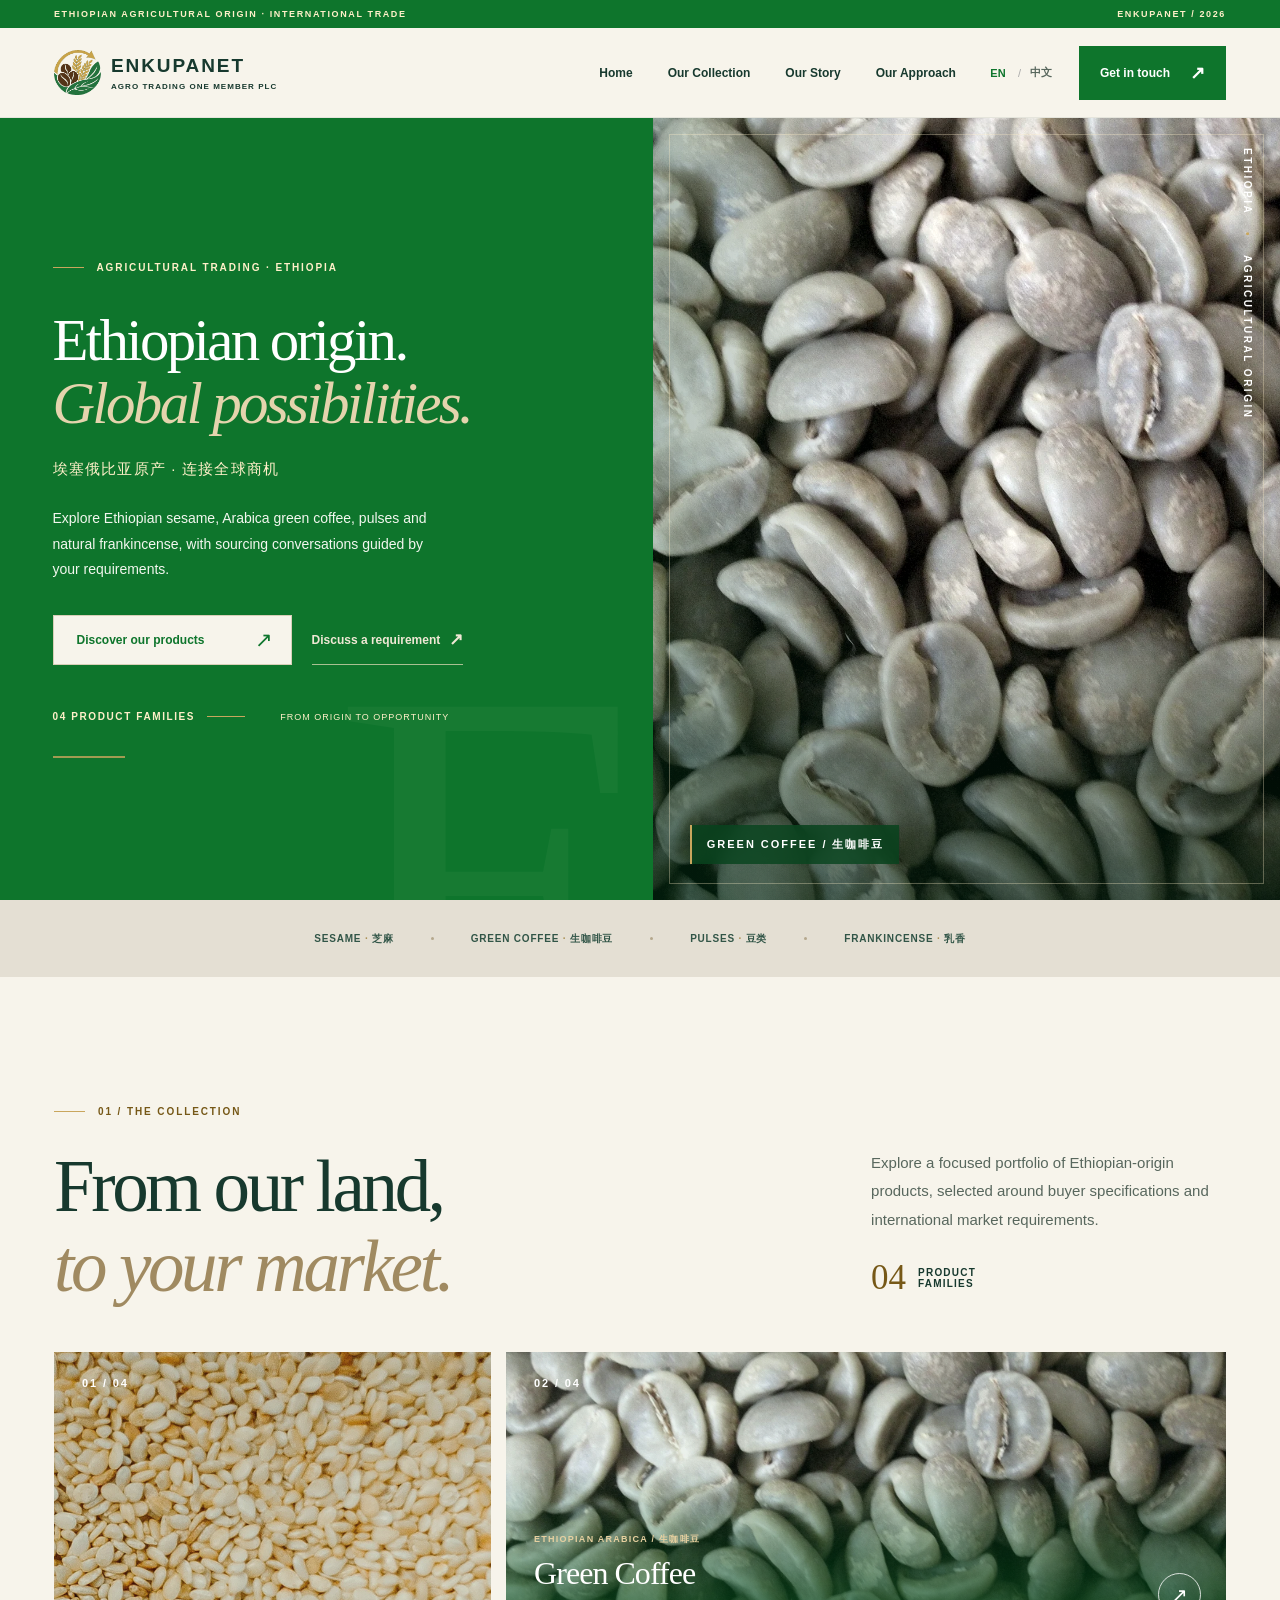
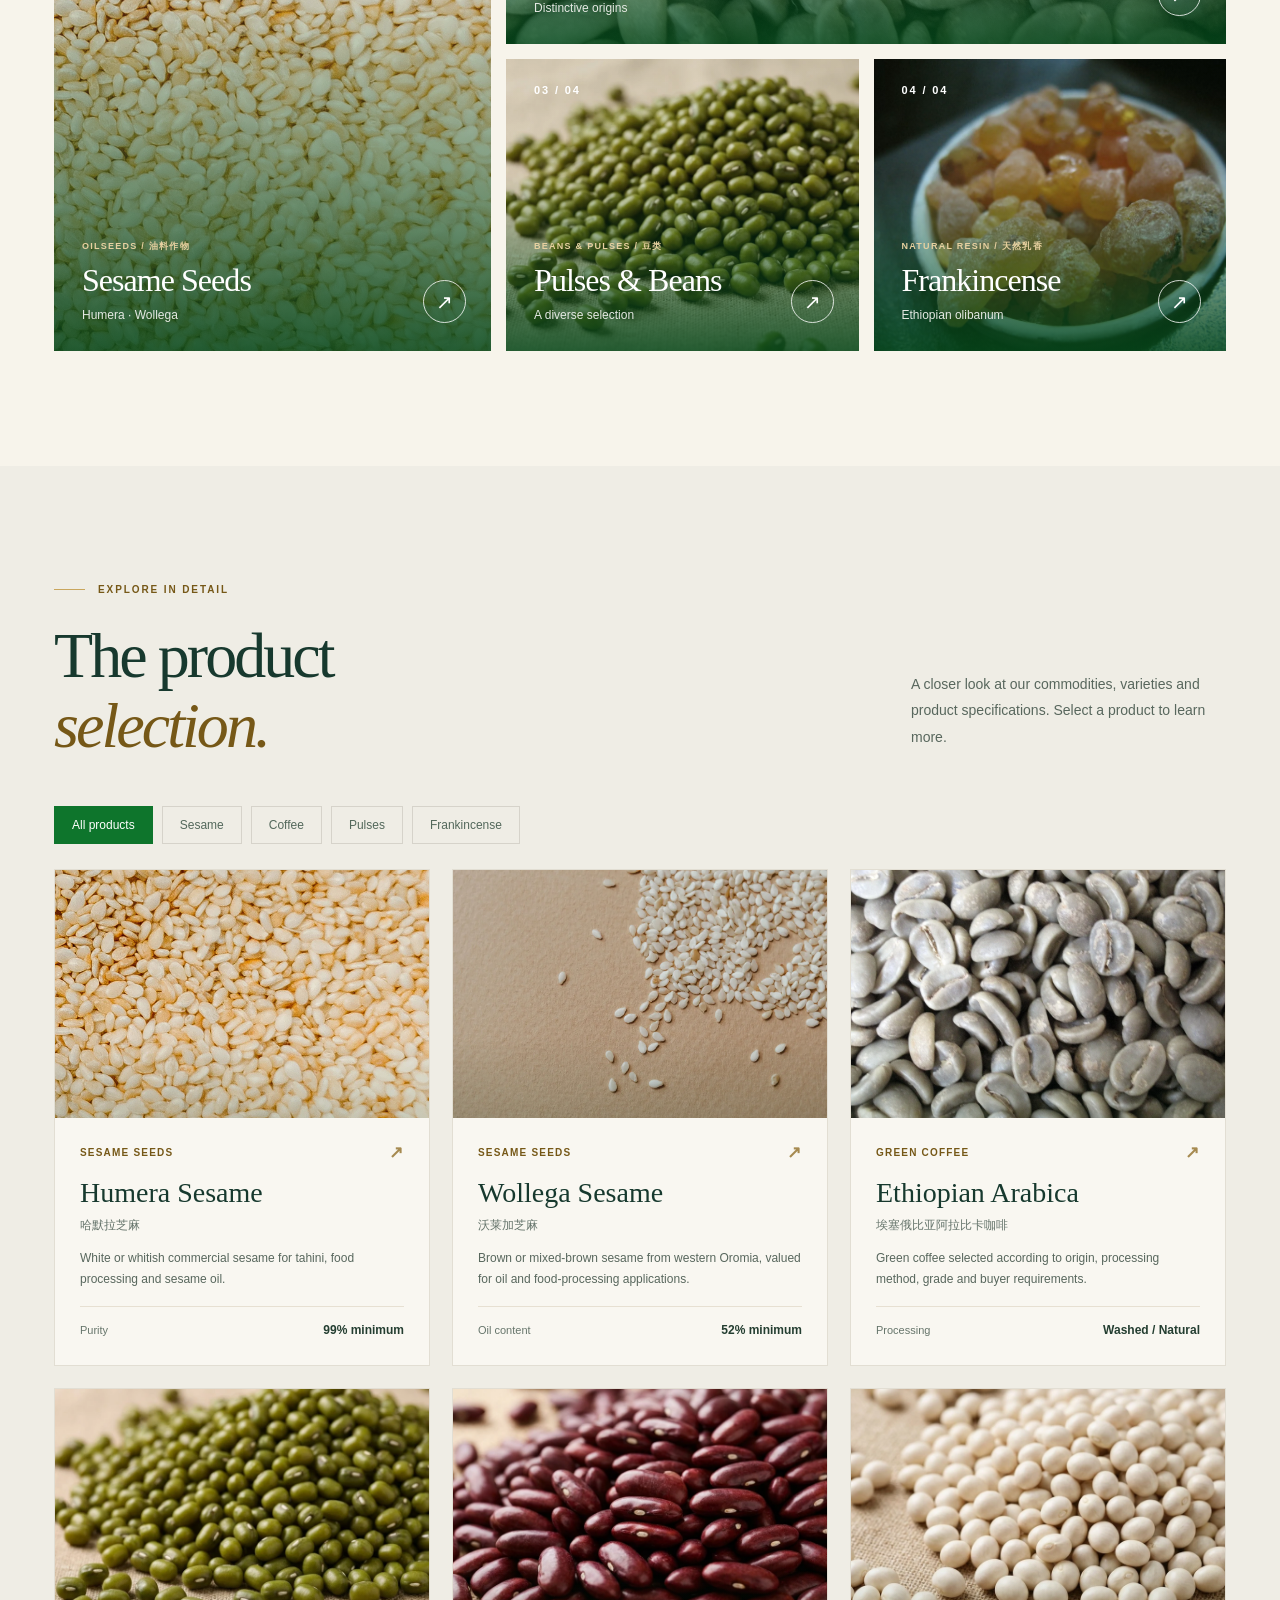
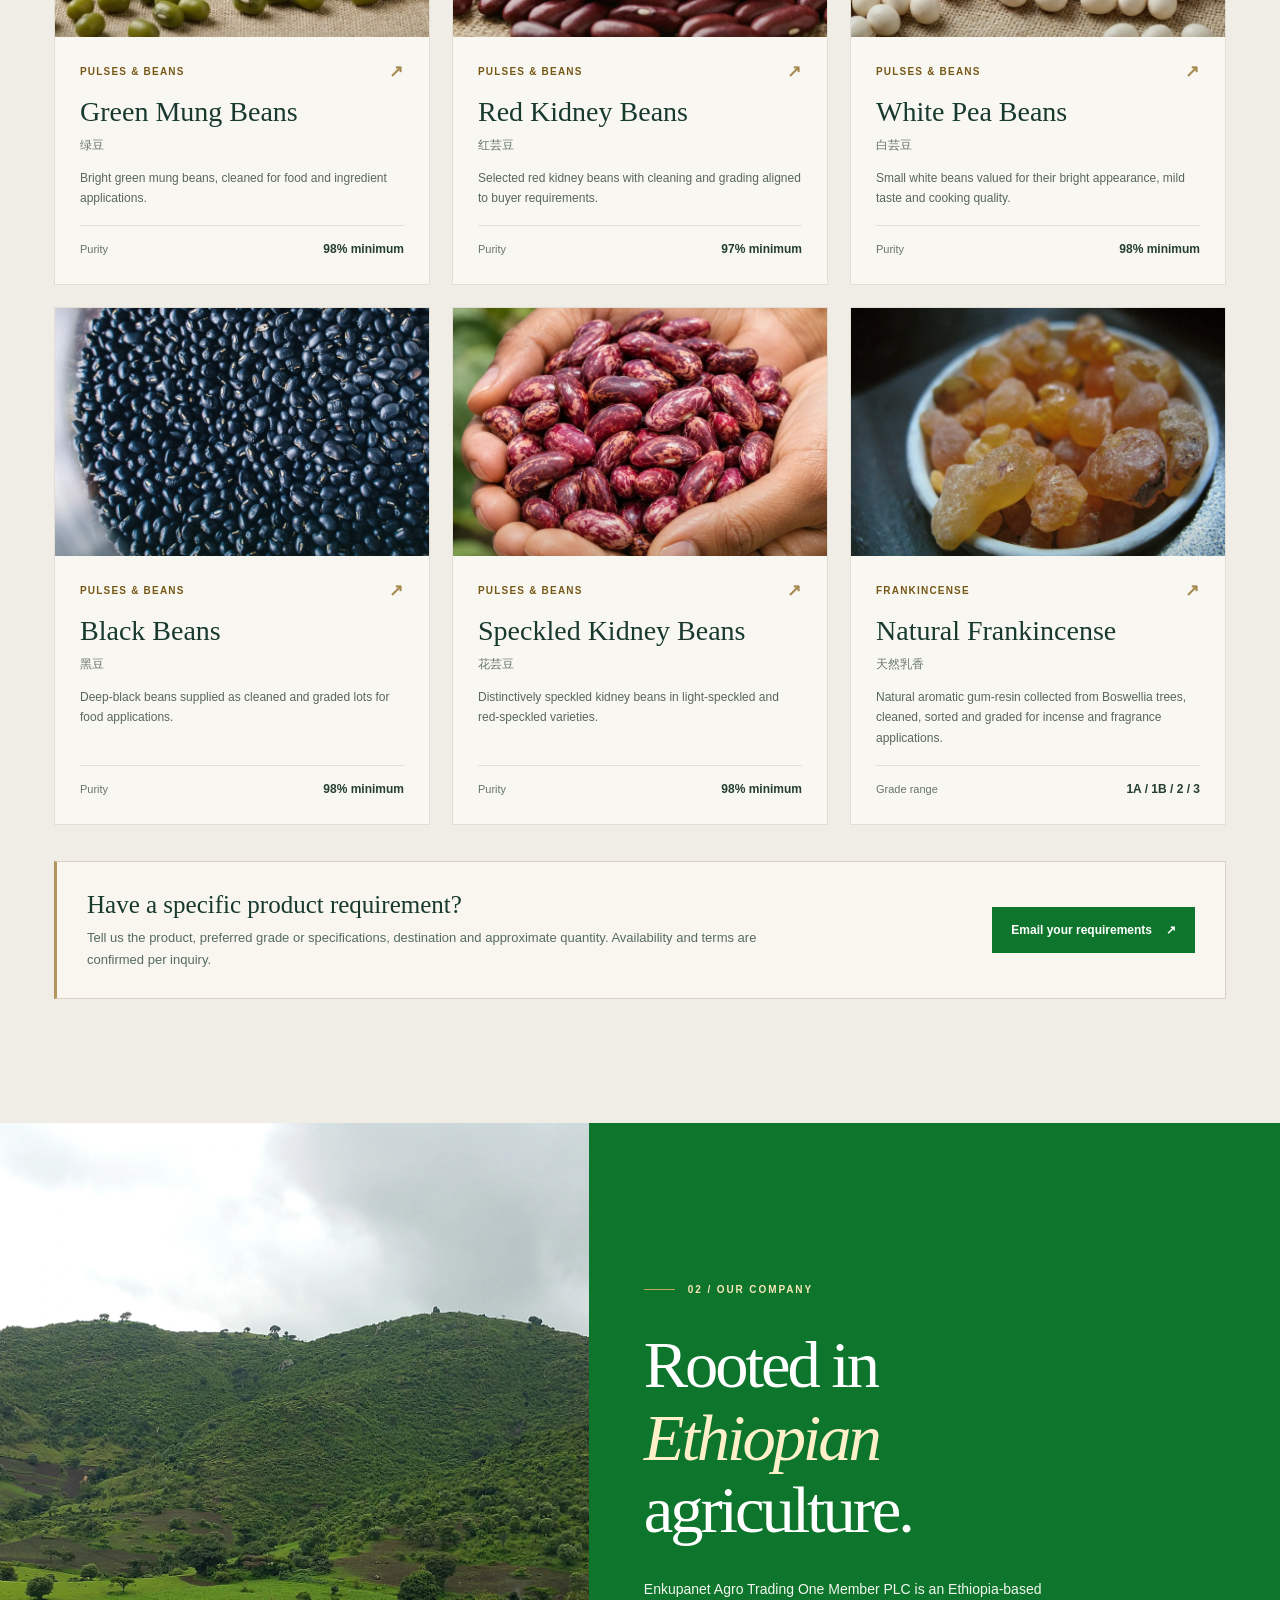
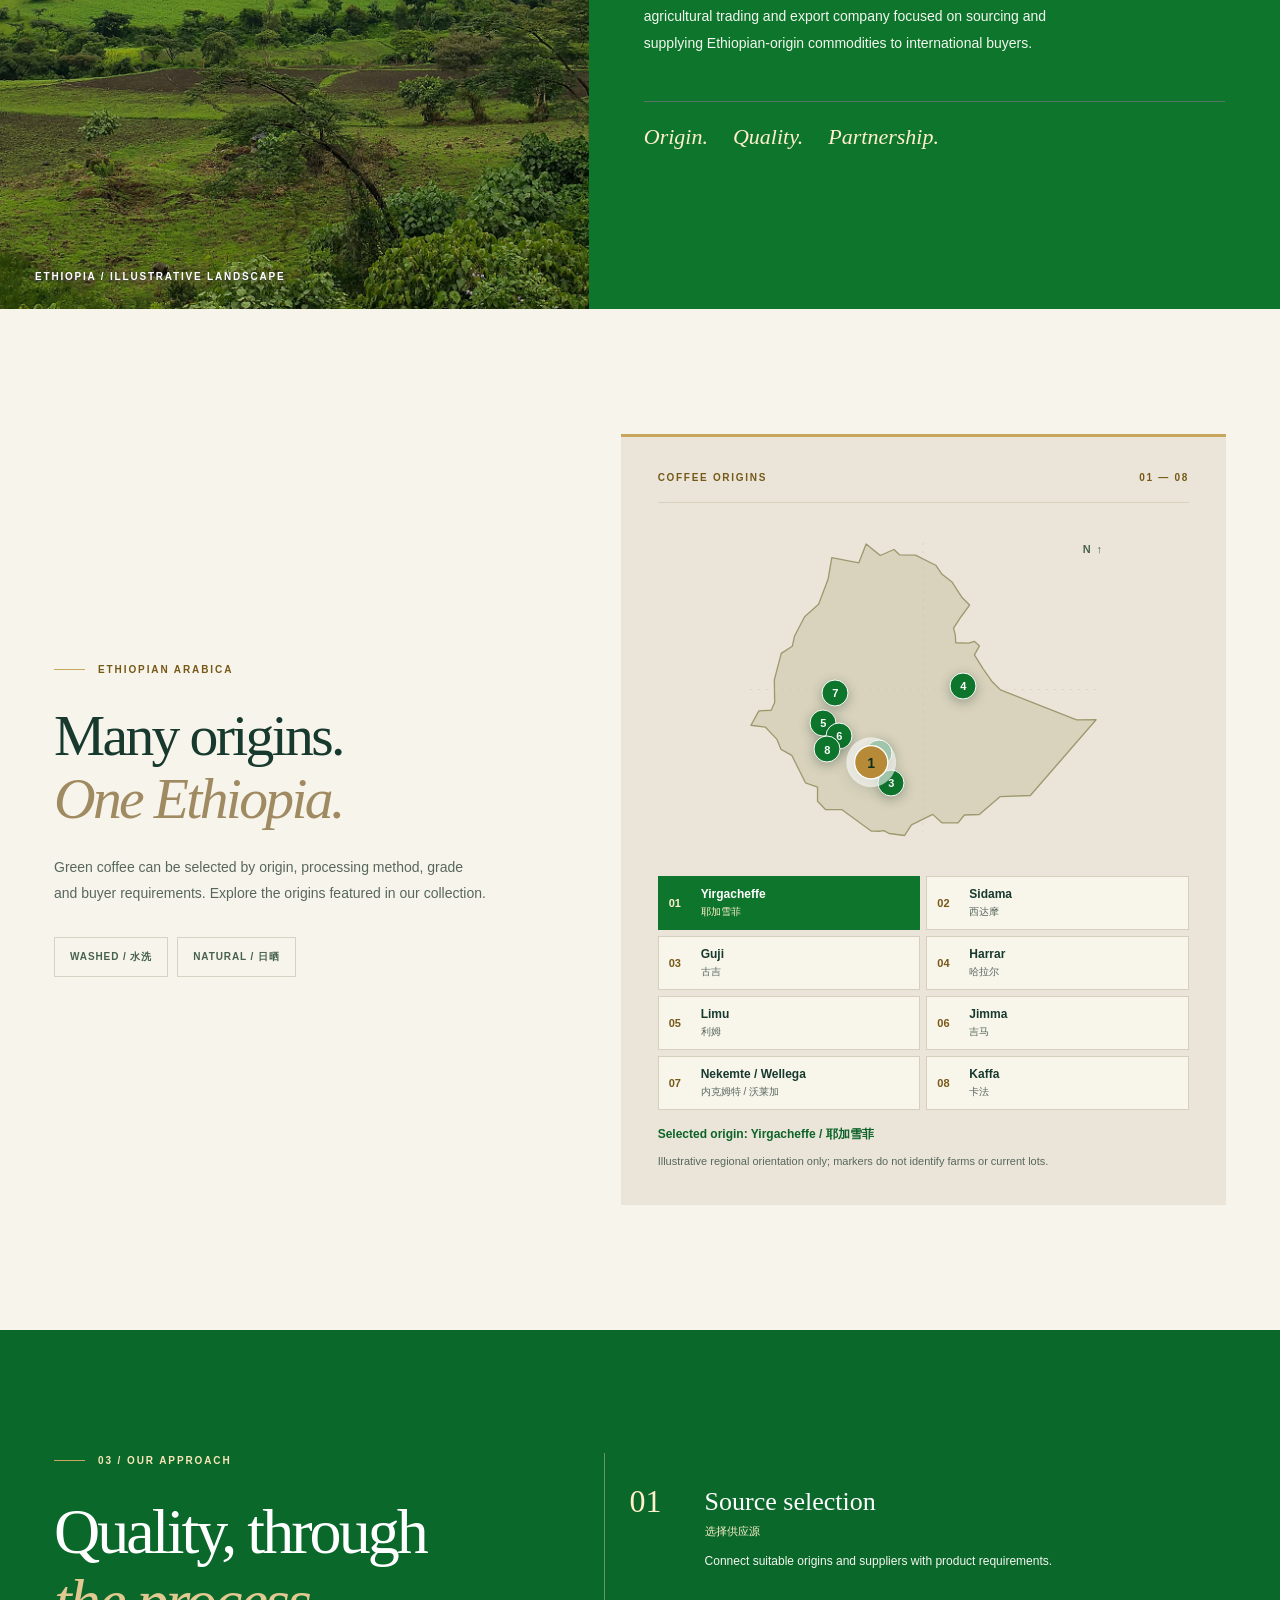
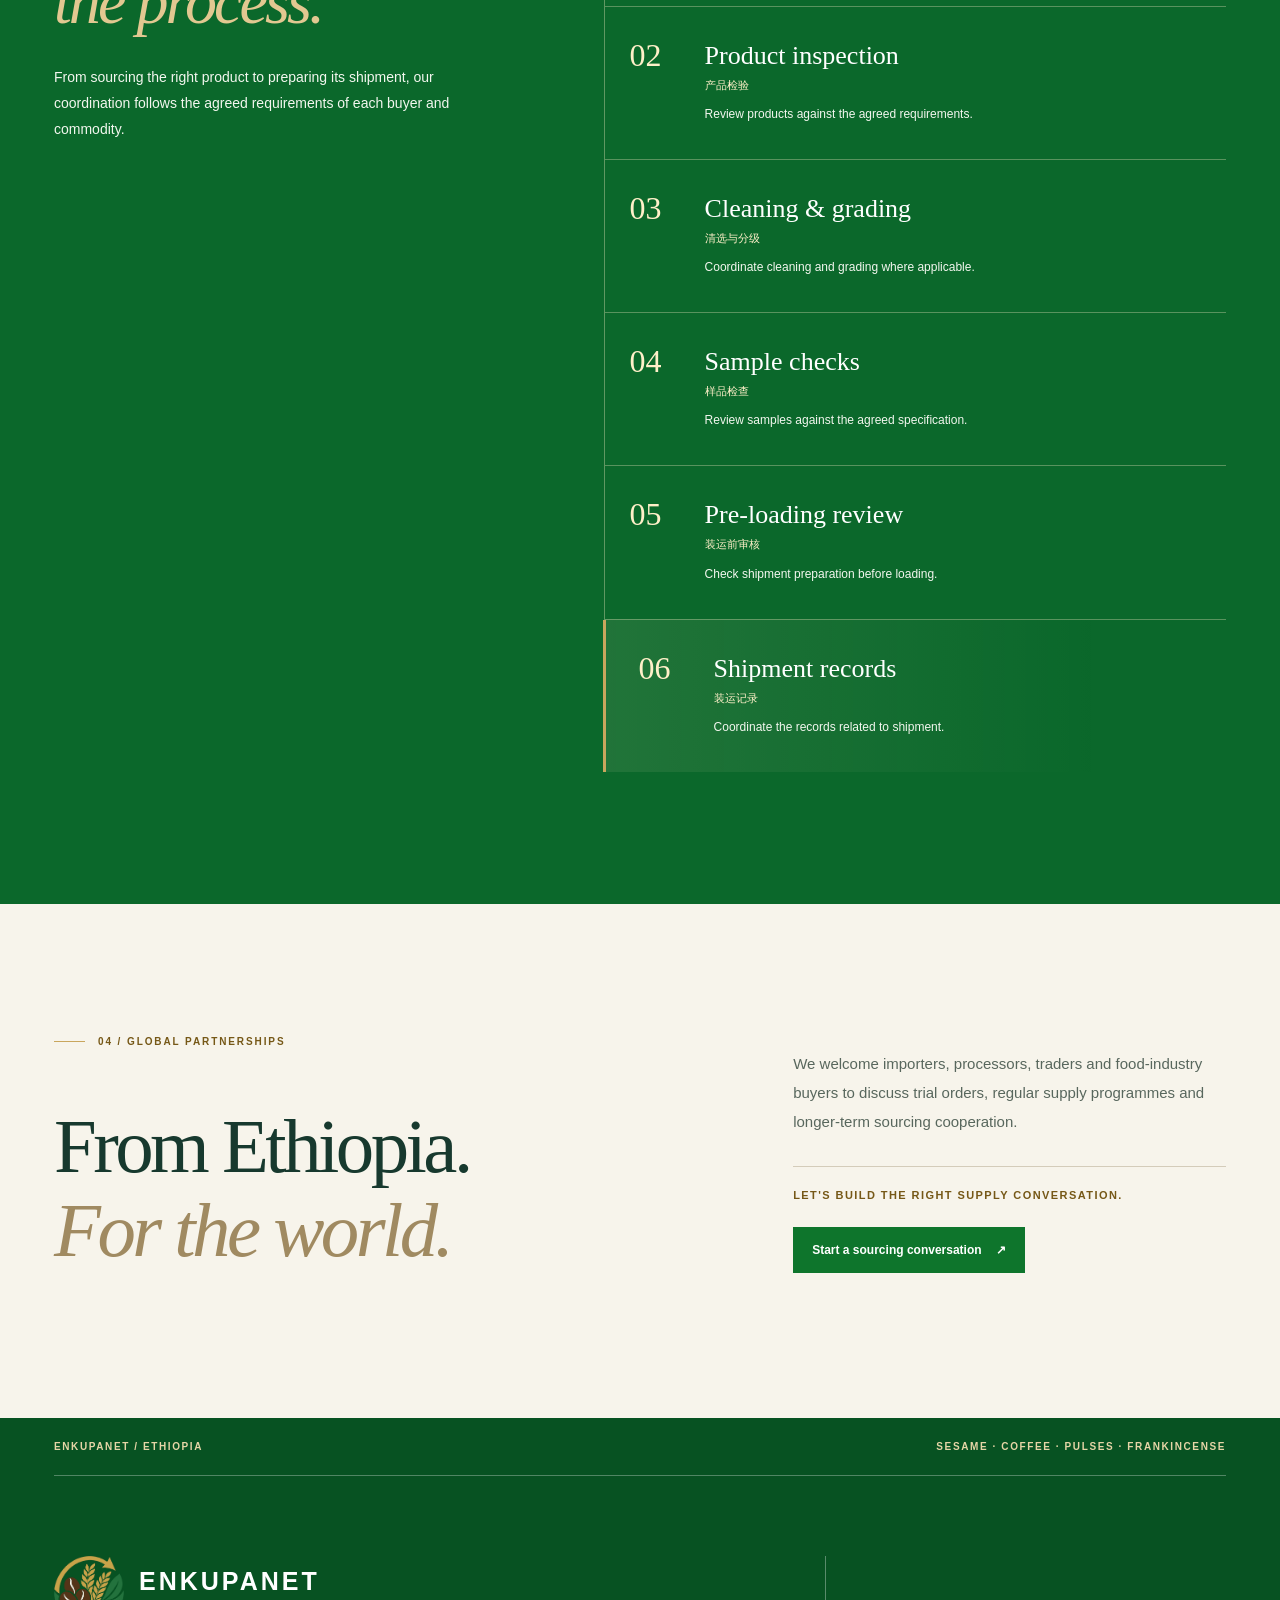
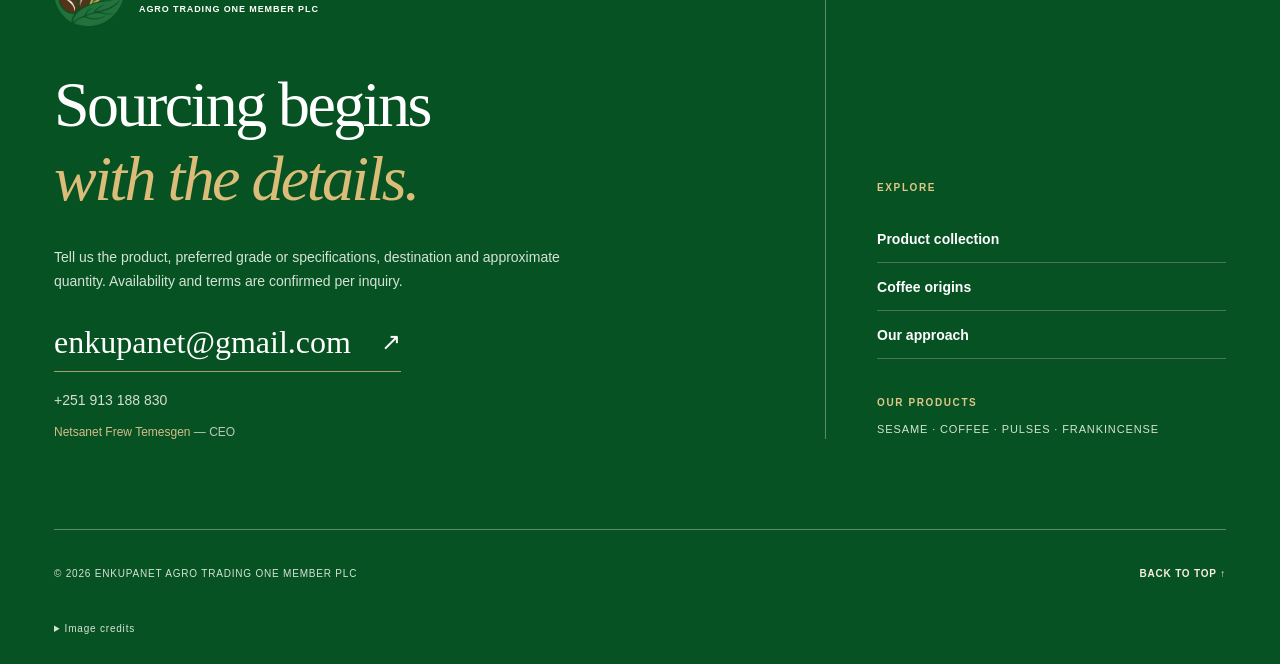
==== index.html @ b03b3f6d "Improve contrast and accessible page structure" ====
<!doctype html>
<html lang="en">
<head>
  <meta charset="UTF-8" />
  <meta name="viewport" content="width=device-width, initial-scale=1" />
  <meta name="theme-color" content="#0E752C" />
  <meta name="description" content="Enkupanet Agro Trading One Member PLC — Ethiopian-origin sesame, green coffee, pulses and natural frankincense for international buyers." />
  <title>Enkupanet — Ethiopian Origin. Global Possibilities.</title>
  <link rel="canonical" href="https://yohannesmulugeta.github.io/Enkupanet/" />
  <link rel="alternate" hreflang="en" href="https://yohannesmulugeta.github.io/Enkupanet/" />
  <link rel="alternate" hreflang="zh-CN" href="https://yohannesmulugeta.github.io/Enkupanet/zh/" />
  <link rel="alternate" hreflang="x-default" href="https://yohannesmulugeta.github.io/Enkupanet/" />
  <meta property="og:type" content="website" />
  <meta property="og:site_name" content="Enkupanet Agro Trading One Member PLC" />
  <meta property="og:url" content="https://yohannesmulugeta.github.io/Enkupanet/" />
  <meta property="og:title" content="Enkupanet — Ethiopian Origin. Global Possibilities." />
  <meta property="og:description" content="Discover Ethiopian sesame, Arabica green coffee, pulses and frankincense. Discuss sourcing requirements with Enkupanet." />
  <meta property="og:locale" content="en_US" />
  <meta property="og:image" content="https://yohannesmulugeta.github.io/Enkupanet/assets/green-coffee.webp" />
  <meta property="og:image:alt" content="Ethiopian green coffee beans — Enkupanet Agro Trading" />
  <meta name="twitter:card" content="summary_large_image" />
  <meta name="twitter:title" content="Enkupanet — Ethiopian Origin. Global Possibilities." />
  <meta name="twitter:description" content="Ethiopian sesame, Arabica green coffee, pulses and frankincense for international buyers." />
  <meta name="twitter:image" content="https://yohannesmulugeta.github.io/Enkupanet/assets/green-coffee.webp" />
  <script type="application/ld+json">
  {
    "@context": "https://schema.org",
    "@type": "Organization",
    "name": "Enkupanet Agro Trading One Member PLC",
    "url": "https://yohannesmulugeta.github.io/Enkupanet/",
    "logo": "https://yohannesmulugeta.github.io/Enkupanet/assets/brand-mark.png",
    "email": "enkupanet@gmail.com",
    "telephone": "+251913188830",
    "description": "Ethiopia-based trading company presenting Ethiopian sesame, green coffee, pulses and natural frankincense to international buyers."
  }
  </script>
  <link rel="icon" href="assets/brand-mark.png" type="image/png" />
  <link rel="preload" href="assets/green-coffee.webp" as="image" />
  <link rel="stylesheet" href="styles.css?v=20261031emerald" />
  <link rel="stylesheet" href="premium.css?v=20261101a11y" />
  <script src="site-data.js?v=20261101images" defer></script>
  <script src="app.js?v=20261101" defer></script>
</head>
<body>
  <div class="reading-progress" aria-hidden="true"></div>
  <a class="skip-link" href="#main">Skip to content</a>
  <div class="topline" aria-hidden="true"><span data-i18n="topline">ETHIOPIAN AGRICULTURAL ORIGIN · INTERNATIONAL TRADE</span><span class="topline-right">ENKUPANET / 2026</span></div>
  <header class="site-header" id="siteHeader">
    <div class="wrap nav-layout">
      <a class="brand" href="#home" aria-label="Enkupanet Home">
        <img src="assets/brand-mark.png" alt="Enkupanet brand mark" width="49" height="49" />
        <span class="brand-copy"><strong>ENKUPANET</strong><small>AGRO TRADING ONE MEMBER PLC</small></span>
      </a>
      <button type="button" class="mobile-toggle" id="mobileToggle" aria-expanded="false" aria-controls="mainNav" aria-label="Open menu"><span></span><span></span></button>
      <nav class="main-nav" id="mainNav" aria-label="Main navigation">
        <a href="#home" data-i18n="navHome">Home</a>
        <a href="#collection" data-i18n="navCollection">Our Collection</a>
        <a href="#about" data-i18n="navAbout">Our Story</a>
        <a href="#approach" data-i18n="navApproach">Our Approach</a>
        <a href="#connect" class="mobile-nav-contact" data-i18n="navContact">Get in touch</a>
      </nav>
      <div class="nav-end">
        <div class="lang-switch" role="group" aria-label="Language / 语言"><button id="langEn" type="button" class="active" aria-pressed="true">EN</button><span>/</span><button id="langZh" type="button" aria-pressed="false">中文</button></div>
        <a href="#connect" class="nav-contact"><span data-i18n="navContact">Get in touch</span><span aria-hidden="true">↗</span></a>
      </div>
    </div>
  </header>
  <main id="main">
    <section class="hero" id="home">
      <div class="hero-copy">
        <div class="hero-watermark" aria-hidden="true">E</div>
        <div class="hero-copy-inner">
          <div class="eyebrow eyebrow-light"><span class="eyebrow-line"></span><span data-i18n="heroEyebrow">AGRICULTURAL TRADING · ETHIOPIA</span></div>
          <h1 data-i18n-html="heroHeading">Ethiopian origin.<br><em>Global possibilities.</em></h1>
          <p class="hero-chinese" data-i18n="heroChinese">埃塞俄比亚原产 · 连接全球商机</p>
          <p class="hero-desc" data-i18n="heroDescription">Explore Ethiopian sesame, Arabica green coffee, pulses and natural frankincense, with sourcing conversations guided by your requirements.</p>
          <div class="hero-actions">
            <a class="pill-link pill-light" href="#collection"><span data-i18n="discover">Discover our products</span><span class="link-arrow" aria-hidden="true">↗</span></a>
            <a class="hero-secondary" href="#connect"><span data-i18n="heroInquiry">Discuss a requirement</span><span aria-hidden="true">↗</span></a>
          </div>
          <div class="hero-index"><span class="hero-index-total" data-i18n="heroProductCount">04 PRODUCT FAMILIES</span><div class="index-line"></div><span class="index-caption" data-i18n="heroFootnote">FROM ORIGIN TO OPPORTUNITY</span></div>
        </div>
      </div>
      <div class="hero-visual">
        <img src="assets/green-coffee.webp" alt="Close-up of Ethiopian green coffee beans" fetchpriority="high" />
        <div class="hero-visual-shade"></div>
        <div class="hero-vertical">ETHIOPIA <span>•</span> AGRICULTURAL ORIGIN</div>
        <span class="hero-image-label" data-i18n="heroImageLabel">GREEN COFFEE / 生咖啡豆</span>
      </div>
    </section>

    <div class="commodity-bar" aria-hidden="true"><span>SESAME <b>·</b> 芝麻</span><i></i><span>GREEN COFFEE <b>·</b> 生咖啡豆</span><i></i><span>PULSES <b>·</b> 豆类</span><i></i><span>FRANKINCENSE <b>·</b> 乳香</span></div>

    <section class="section-intro wrap reveal" id="collection">
      <div class="eyebrow"><span class="eyebrow-line"></span><span data-i18n="collectionEyebrow">01 / THE COLLECTION</span></div>
      <div class="intro-grid"><h2 data-i18n-html="collectionHeading">From our land,<br><em>to your market.</em></h2><div class="intro-side"><p data-i18n="collectionDesc">Explore a focused portfolio of Ethiopian-origin products, selected around buyer specifications and international market requirements.</p><span class="section-marker">04 <small data-i18n="productFamilies">PRODUCT FAMILIES</small></span></div></div>
    </section>

    <section class="category-showcase wrap" aria-label="Product families">
      <a class="feature-card feature-card-large" href="#catalogue" data-family="sesame"><img loading="lazy" src="assets/sesame.webp" alt="Ethiopian sesame seeds"/><div class="feature-wash"></div><span class="feature-number">01 / 04</span><div class="feature-label"><div><small data-i18n="catSesameTag">OILSEEDS / 油料作物</small><h3 data-i18n="catSesame">Sesame Seeds</h3><span data-i18n="catSesameDesc">Humera · Wollega</span></div><span class="circle-arrow">↗</span></div></a>
      <a class="feature-card" href="#catalogue" data-family="coffee"><img loading="lazy" src="assets/green-coffee.webp" alt="Ethiopian unroasted Arabica coffee beans"/><div class="feature-wash"></div><span class="feature-number">02 / 04</span><div class="feature-label"><div><small data-i18n="catCoffeeTag">ETHIOPIAN ARABICA / 生咖啡豆</small><h3 data-i18n="catCoffee">Green Coffee</h3><span data-i18n="catCoffeeDesc">Distinctive origins</span></div><span class="circle-arrow">↗</span></div></a>
      <a class="feature-card" href="#catalogue" data-family="pulses"><img loading="lazy" src="assets/mung-beans-card.webp" alt="Green mung beans"/><div class="feature-wash"></div><span class="feature-number">03 / 04</span><div class="feature-label"><div><small data-i18n="catPulsesTag">BEANS & PULSES / 豆类</small><h3 data-i18n="catPulses">Pulses & Beans</h3><span data-i18n="catPulsesDesc">A diverse selection</span></div><span class="circle-arrow">↗</span></div></a>
      <a class="feature-card" href="#catalogue" data-family="frankincense"><img loading="lazy" src="assets/frankincense.webp" alt="Natural frankincense resin"/><div class="feature-wash"></div><span class="feature-number">04 / 04</span><div class="feature-label"><div><small data-i18n="catFrankTag">NATURAL RESIN / 天然乳香</small><h3 data-i18n="catFrank">Frankincense</h3><span data-i18n="catFrankDesc">Ethiopian olibanum</span></div><span class="circle-arrow">↗</span></div></a>
    </section>

    <section class="catalogue-section" id="catalogue">
      <div class="wrap">
        <div class="catalogue-top reveal"><div><div class="eyebrow"><span class="eyebrow-line"></span><span data-i18n="catalogueEyebrow">EXPLORE IN DETAIL</span></div><h2 data-i18n-html="catalogueHeading">The product<br><em>selection.</em></h2></div><p data-i18n="catalogueDesc">A closer look at our commodities, varieties and product specifications. Select a product to learn more.</p></div>
        <div class="filter-row" id="filters" role="group" aria-label="Filter products">
          <button type="button" data-filter="all" class="active" aria-pressed="true" data-i18n="filterAll">All products</button>
          <button type="button" data-filter="sesame" aria-pressed="false" data-i18n="filterSesame">Sesame</button>
          <button type="button" data-filter="coffee" aria-pressed="false" data-i18n="filterCoffee">Coffee</button>
          <button type="button" data-filter="pulses" aria-pressed="false" data-i18n="filterPulses">Pulses</button>
          <button type="button" data-filter="frankincense" aria-pressed="false" data-i18n="filterFrank">Frankincense</button>
        </div>
        <div class="catalogue-mobile-tools"><p data-i18n="swipeHint">Swipe to explore products</p><div><button type="button" id="productPrev" aria-label="Previous products">←</button><button type="button" id="productNext" aria-label="Next products">→</button></div></div>
        <p class="sr-only" id="productCount" role="status"></p>
        <div class="product-grid" id="productGrid"></div>
        <div class="catalogue-help">
          <div>
            <h3 data-i18n="catalogueHelpHeading">Have a specific product requirement?</h3>
            <p data-i18n="catalogueHelpText">Tell us the product, preferred grade or specifications, destination and approximate quantity. Availability and terms are confirmed per inquiry.</p>
          </div>
          <a class="catalogue-help-link" href="mailto:enkupanet@gmail.com?subject=Enkupanet%20sourcing%20inquiry"><span data-i18n="catalogueHelpCta">Email your requirements</span><span aria-hidden="true">↗</span></a>
        </div>
      </div>
    </section>

    <section class="story-section" id="about">
      <div class="story-image"><img src="assets/story-farmland.webp" alt="Agricultural landscape in Ethiopia" loading="lazy"/><span class="story-side-caption">ETHIOPIA / ILLUSTRATIVE LANDSCAPE</span></div>
      <div class="story-content"><div class="story-content-inner reveal"><div class="eyebrow eyebrow-light"><span class="eyebrow-line"></span><span data-i18n="storyEyebrow">02 / OUR COMPANY</span></div><h2 data-i18n-html="storyHeading">Rooted in<br><em>Ethiopian</em><br>agriculture.</h2><p data-i18n="storyDescription">Enkupanet Agro Trading One Member PLC is an Ethiopia-based agricultural trading and export company focused on sourcing and supplying Ethiopian-origin commodities to international buyers.</p><div class="values"><span data-i18n="valueOrigin">Origin.</span><span data-i18n="valueQuality">Quality.</span><span data-i18n="valuePartner">Partnership.</span></div></div></div>
    </section>

    <section class="coffee-section wrap" id="origins">
      <div class="coffee-copy reveal"><div class="eyebrow"><span class="eyebrow-line"></span><span data-i18n="coffeeEyebrow">ETHIOPIAN ARABICA</span></div><h2 data-i18n-html="coffeeHeading">Many origins.<br><em>One Ethiopia.</em></h2><p data-i18n="coffeeText">Green coffee can be selected by origin, processing method, grade and buyer requirements. Explore the origins featured in our collection.</p><div class="process-tags"><span data-i18n="washed">WASHED / 水洗</span><span data-i18n="natural">NATURAL / 日晒</span></div></div>
      <div class="origins-panel reveal"><div class="origin-panel-head"><span data-i18n="originLabel">COFFEE ORIGINS</span><span>01 — 08</span></div><div class="origin-explorer"><div class="origin-map" role="group" aria-label="Illustrative map of Ethiopia and coffee origins"><img src="assets/ethiopia-outline.svg" alt="Outline of Ethiopia" loading="lazy" width="600" height="500"/><div id="originPins"></div><span class="map-north" aria-hidden="true">N ↑</span></div><div class="origin-list" id="originList" role="group" aria-label="Explore coffee origins"></div></div><noscript><p>Yirgacheffe · Sidama · Guji · Harrar · Limu · Jimma · Nekemte / Wellega · Kaffa</p></noscript><p class="origin-selection" id="originSelection" role="status"></p><p class="origin-disclaimer" data-i18n="originDisclaimer">Illustrative regional orientation only; markers do not identify farms or current lots.</p></div>
    </section>

    <section class="approach-section" id="approach"><div class="wrap approach-layout"><div class="approach-header reveal"><div><div class="eyebrow eyebrow-light"><span class="eyebrow-line"></span><span data-i18n="approachEyebrow">03 / OUR APPROACH</span></div><h2 data-i18n-html="approachHeading">Quality, through<br><em>the process.</em></h2></div><p data-i18n="approachDesc">From sourcing the right product to preparing its shipment, our coordination follows the agreed requirements of each buyer and commodity.</p></div><div class="steps-grid" id="stepsGrid"></div></div></section>

    <section class="partner-section wrap reveal" id="partnership"><div class="eyebrow"><span class="eyebrow-line"></span><span data-i18n="partnerEyebrow">04 / GLOBAL PARTNERSHIPS</span></div><div class="partner-grid"><h2 data-i18n-html="partnerHeading">From Ethiopia.<br><em>For the world.</em></h2><div><p data-i18n="partnerDesc">We welcome importers, processors, traders and food-industry buyers to discuss trial orders, regular supply programmes and longer-term sourcing cooperation.</p><span class="partner-accent" data-i18n="partnerAccent">LET'S BUILD THE RIGHT SUPPLY CONVERSATION.</span><a class="partner-inquiry" href="#connect"><span data-i18n="partnerCta">Start a sourcing conversation</span><span aria-hidden="true">↗</span></a></div></div></section>

  </main>
  <footer id="connect">
      <div class="wrap footer-inner">
        <div class="footer-topline"><span>ENKUPANET / ETHIOPIA</span><span data-i18n="footerProducts">SESAME · COFFEE · PULSES · FRANKINCENSE</span></div>
        <div class="footer-grid">
          <div class="footer-main">
            <div class="footer-brand"><img src="assets/brand-mark.png" alt="" width="70" height="70"/><span>ENKUPANET<small>AGRO TRADING ONE MEMBER PLC</small></span></div>
            <h2 data-i18n-html="footerHeading">Sourcing begins<br><em>with the details.</em></h2>
            <p class="footer-intro" data-i18n="footerContactIntro">Tell us the product, preferred grade or specifications, destination and approximate quantity. Availability and terms are confirmed per inquiry.</p>
            <a class="footer-email" href="mailto:enkupanet@gmail.com">enkupanet@gmail.com <span aria-hidden="true">↗</span></a>
            <a class="footer-phone" href="tel:+251913188830">+251 913 188 830</a>
            <p class="footer-contact-person">Netsanet Frew Temesgen <span>— CEO</span></p>
          </div>
          <nav class="footer-directory" aria-labelledby="footerExploreHeading">
            <h3 id="footerExploreHeading" data-i18n="footerExplore">Explore</h3>
            <a href="#catalogue" data-i18n="footerCatalog">Product collection</a>
            <a href="#origins" data-i18n="footerOrigins">Coffee origins</a>
            <a href="#approach" data-i18n="footerApproach">Our approach</a>
            <span class="footer-directory-label" data-i18n="footerProductLabel">OUR PRODUCTS</span>
            <p data-i18n="footerProducts">SESAME · COFFEE · PULSES · FRANKINCENSE</p>
          </nav>
        </div>
        <div class="footer-bottom"><span>© <span id="year">2026</span> ENKUPANET AGRO TRADING ONE MEMBER PLC</span><a href="#home" data-i18n="backToTop">BACK TO TOP ↑</a><details class="credits"><summary data-i18n="credits">Image credits</summary><p data-i18n="creditsText">Red kidney, green mung, white pea bean, and speckled kidney bean imagery was generated for this website. Other product imagery comes from the supplied Enkupanet company profile. Original profile credits: cottonbro studio, Vie Studio, Anna Tarazevich, Sonika Agarwal, Marina Leonova / Pexels; Michael Allen Smith / CC BY-SA 2.0; USDA AMS, SeedImages / public domain; Lupus in Saxonia / CC BY-SA 4.0. See the profile for full licensing details.</p><p>Farm photo / 农田照片: <a href="https://commons.wikimedia.org/wiki/File:Beautiful_green_farm_land_in_Eastern_Ethiopia.jpg">Lemazelalem3 / Wikimedia Commons</a> · <a href="https://creativecommons.org/licenses/by-sa/4.0/">CC BY-SA 4.0</a> · cropped, resized and adjusted / 已裁剪、调整尺寸及调色.</p></details></div>
      </div>
    </footer>
  <dialog class="product-dialog" id="productDialog" aria-labelledby="dialogTitle"><button class="dialog-close" type="button" id="dialogClose" aria-label="Close product details">×</button><div class="dialog-image"><img id="dialogImage" src="" alt=""/></div><div class="dialog-info"><span class="dialog-kicker" id="dialogCategory"></span><h2 id="dialogTitle"></h2><p id="dialogDescription"></p><div class="dialog-spec-title" id="dialogSpecHeading">PRODUCT DETAILS</div><div class="dialog-specs" id="dialogSpecs"></div><p class="dialog-note" id="dialogNote"></p><div class="dialog-actions"><a class="dialog-inquiry" id="dialogInquiry" href="mailto:enkupanet@gmail.com"><span id="dialogInquiryLabel">Request this product</span><span aria-hidden="true">↗</span></a><a class="dialog-full" id="dialogFull" href="#catalogue">View full product page</a><a class="dialog-share" id="dialogShare" href="#catalogue" data-i18n="shareProduct">Copy product link</a><p class="dialog-inquiry-note" id="dialogInquiryNote">Your email will include the selected product name.</p></div></div></dialog>
</body>
</html>
---- styles.css ----
:root{--green:#0E752C;--green-dark:#075522;--cream:#f7f4eb;--paper:#eeebe2;--gold:#c9a65d;--text:#17392e;--muted:#66746c;--line:#dcd9ce;--serif:Georgia,'Times New Roman',serif;--sans:Inter,'Helvetica Neue',Arial,'Noto Sans CJK SC',sans-serif}
*{box-sizing:border-box}html{scroll-behavior:smooth;scroll-padding-top:86px}body{margin:0;background:var(--cream);color:var(--text);font-family:var(--sans);-webkit-font-smoothing:antialiased}body.no-scroll{overflow:hidden}button,a{touch-action:manipulation}a{color:inherit;text-decoration:none}button{font:inherit;cursor:pointer}img{display:block;max-width:100%}h1,h2,h3,p{margin:0}h1,h2,h3{font-weight:400}em{font-weight:400}::selection{background:#dbc38b;color:#15372c}.wrap{width:min(1360px,calc(100% - 108px));margin:0 auto}.skip-link{position:absolute;left:20px;top:-80px;z-index:10000;background:white;padding:10px}.skip-link:focus{top:12px}.topline{height:28px;padding:0 54px;background:var(--green);color:#d9e3da;display:flex;align-items:center;justify-content:space-between;font-size:9px;letter-spacing:.18em;font-weight:600}.topline-right{color:#bca66e}.site-header{height:90px;background:var(--cream);z-index:100;position:sticky;top:0;border-bottom:1px solid rgba(17,53,39,.08);transition:box-shadow .2s}.site-header.scrolled{box-shadow:0 8px 22px rgba(10,30,21,.08)}.nav-layout{height:100%;display:flex;align-items:center;justify-content:space-between;gap:28px}.brand{display:flex;gap:10px;align-items:center;flex:0 0 auto}.brand img{width:47px;height:47px;object-fit:contain}.brand-copy{display:flex;flex-direction:column;gap:5px}.brand-copy strong{font-size:19px;letter-spacing:.1em;font-weight:750}.brand-copy small{font-size:8px;letter-spacing:.13em;font-weight:650}.main-nav{display:flex;gap:35px;align-items:center;margin-left:auto}.main-nav a{font-size:12px;white-space:nowrap;font-weight:600;transition:color .2s}.main-nav a:hover{color:#a88442}.nav-end{display:flex;align-items:center;gap:24px}.lang-switch{display:flex;gap:6px;align-items:center;font-size:11px;white-space:nowrap}.lang-switch button{background:none;border:none;padding:8px 2px;color:#869088;font-size:11px;font-weight:650}.lang-switch button.active{color:var(--green)}.lang-switch span{color:#aaa}.nav-contact{display:flex;gap:20px;align-items:center;padding:15px 20px;background:var(--green);color:#fff;border:1px solid var(--green);font-size:12px;font-weight:600;transition:background .2s}.nav-contact:hover{background:#225440}.nav-contact>span:last-child{font-size:18px}.mobile-toggle{display:none}.hero{min-height:680px;max-height:800px;height:calc(100vh - 118px);display:grid;grid-template-columns:51% 49%;background:var(--green);overflow:hidden}.hero-copy{position:relative;display:flex;align-items:center;justify-content:center;background:var(--green);overflow:hidden}.hero-watermark{position:absolute;bottom:-174px;right:-15px;font:normal 550px/.7 var(--serif);color:rgba(237,234,215,.035);user-select:none;pointer-events:none}.hero-copy-inner{position:relative;z-index:1;width:min(605px,calc(100% - 105px));margin:0 auto;padding:55px 0}.eyebrow{display:flex;gap:13px;align-items:center;color:#9b8145;font-size:10px;letter-spacing:.19em;font-weight:700;line-height:1.5}.eyebrow-line{width:31px;height:1px;background:var(--gold);flex-shrink:0}.eyebrow-light{color:#d8bc80}.hero h1{color:#fff;font:normal clamp(48px,4.6vw,78px)/1.07 var(--serif);letter-spacing:-.045em;margin-top:34px;max-width:680px}.hero h1 em{color:#e4d4ad;display:block;font-style:italic}.hero-chinese{font-size:15px;margin-top:25px;color:var(--gold);letter-spacing:.08em}.hero-desc{color:#c5d4cb;line-height:1.85;font-size:14px;max-width:385px;margin-top:27px}.pill-link{display:inline-flex;justify-content:space-between;gap:50px;align-items:center;padding:17px 18px 17px 23px;font-size:12px;font-weight:700;margin-top:37px;border:1px solid #d7cfb7;transition:background .2s,color .2s}.pill-light{color:var(--green);background:var(--cream)}.pill-light:hover{background:var(--gold);border-color:var(--gold)}.link-arrow{font-size:21px;font-weight:400;line-height:0}.hero-index{display:flex;gap:12px;align-items:center;color:#d6d8c6;margin-top:74px;font-size:10px;letter-spacing:.1em}.index-line{height:1px;width:50px;background:var(--gold)}.hero-index .index-caption{margin-left:23px;font-size:9px;color:#b4bba8}.hero-visual{position:relative;overflow:hidden}.hero-visual img{width:100%;height:100%;object-fit:cover;object-position:53% 50%;filter:saturate(.83) contrast(1.05);transition:transform 1.1s}.hero-visual:hover img{transform:scale(1.03)}.hero-visual-shade{position:absolute;inset:0;background:linear-gradient(90deg,rgba(13,39,28,.12),transparent 35%),linear-gradient(0deg,rgba(0,0,0,.45),transparent 34%)}.hero-vertical{position:absolute;right:27px;top:30px;writing-mode:vertical-rl;color:#fff;font-size:10px;letter-spacing:.25em;font-weight:600}.hero-vertical span{color:var(--gold);margin:12px 0}.hero-image-label{position:absolute;bottom:36px;left:37px;color:white;font-size:11px;letter-spacing:.18em;font-weight:650}.commodity-bar{background:#e4dfd3;display:flex;justify-content:center;align-items:center;min-height:77px;gap:37px;padding:12px 20px;color:#315547;font-size:10px;letter-spacing:.08em;font-weight:700}.commodity-bar i{height:3px;width:3px;background:#b5a88d;border-radius:50%}.commodity-bar b{color:#ab9054}.section-intro{padding-top:127px;padding-bottom:46px}.intro-grid{display:grid;grid-template-columns:1.35fr .65fr;align-items:end;gap:80px}.section-intro h2,.catalogue-top h2,.story-section h2,.coffee-section h2,.approach-section h2,.partner-section h2{font-family:var(--serif);letter-spacing:-.046em;font-weight:400;line-height:1.09}.section-intro h2{font-size:clamp(48px,5.7vw,83px);margin-top:28px}.section-intro h2 em,.catalogue-top h2 em,.coffee-section h2 em,.partner-section h2 em{font-style:italic;color:#a08a61}.intro-side{padding-bottom:8px}.intro-side p{max-width:380px;color:var(--muted);font-size:15px;line-height:1.9}.section-marker{display:flex;align-items:center;gap:12px;font:normal 35px var(--serif);color:var(--gold);margin-top:24px}.section-marker small{max-width:110px;line-height:1.4;font:700 10px var(--sans);letter-spacing:.12em;color:var(--text)}.category-showcase{display:grid;grid-template-columns:1.24fr 1fr 1fr;grid-template-rows:292px 292px;gap:15px;padding-bottom:115px}.feature-card{display:block;overflow:hidden;position:relative;background:#b5bcb6}.feature-card-large{grid-row:span 2}.feature-card:nth-child(2){grid-column:2/4}.feature-card:nth-child(3){grid-column:2}.feature-card:nth-child(4){grid-column:3}.feature-card img{width:100%;height:100%;object-fit:cover;transition:transform .65s ease,filter .5s;filter:saturate(.88)}.feature-card:hover img{transform:scale(1.055);filter:saturate(1)}.feature-card:nth-child(2) img{object-position:50% 44%}.feature-card:nth-child(3) img{object-position:50% 50%}.feature-card:nth-child(4) img{object-position:54% 40%}.feature-wash{position:absolute;inset:0;background:linear-gradient(to top,rgba(11,33,22,.85) 0,rgba(13,43,32,.08) 58%)}.feature-number{position:absolute;top:25px;left:28px;color:#fff;font:600 11px var(--sans);letter-spacing:.17em}.feature-label{position:absolute;left:28px;bottom:28px;right:25px;display:flex;align-items:end;justify-content:space-between;gap:12px;color:#fff}.feature-label small{display:block;font-size:9px;font-weight:650;letter-spacing:.14em;color:#e7d0a0;margin-bottom:9px}.feature-label h3{font:normal clamp(27px,2.5vw,38px)/1.13 var(--serif);letter-spacing:-.03em;margin-bottom:7px}.feature-label div>span{font-size:12px;color:#e5e9e3}.circle-arrow{width:43px;height:43px;border:1px solid rgba(255,255,255,.8);border-radius:50%;display:grid;place-items:center;flex:0 0 auto;font-size:20px;transition:background .2s,color .2s}.feature-card:hover .circle-arrow{background:#fff;color:var(--green)}.catalogue-section{background:#efede5;padding:116px 0 124px}.catalogue-top{display:flex;align-items:end;justify-content:space-between;gap:60px}.catalogue-top h2{font-size:clamp(45px,5vw,73px);margin-top:24px}.catalogue-top>p{width:315px;color:var(--muted);font-size:14px;line-height:1.9;padding-bottom:10px}.filter-row{display:flex;gap:9px;flex-wrap:wrap;margin:45px 0 25px}.filter-row button{border:1px solid #d6d3ca;background:transparent;color:#53685b;padding:11px 17px;font-size:12px;transition:all .2s}.filter-row button.active,.filter-row button:hover{background:var(--green);border-color:var(--green);color:white}.product-grid{display:grid;grid-template-columns:repeat(3,minmax(0,1fr));gap:22px}.product-card{background:#f9f7f1;min-width:0;border:1px solid #e2ded3;text-align:left;padding:0;display:block;transition:transform .25s,box-shadow .25s;cursor:pointer}.product-card:hover{transform:translateY(-5px);box-shadow:0 13px 25px rgba(25,45,32,.11)}.product-card-img{height:248px;overflow:hidden;background:#c8c2ad}.product-card-img img{width:100%;height:100%;object-fit:cover;transition:transform .55s}.product-card:hover img{transform:scale(1.06)}.product-card-info{padding:24px 25px 26px}.product-card-top{display:flex;justify-content:space-between;align-items:center;color:#a68a50;font-size:10px;font-weight:700;letter-spacing:.12em;margin-bottom:13px}.product-card-top span:last-child{font-size:17px}.product-card h3{font:normal 28px/1.2 var(--serif);color:var(--text);margin-bottom:8px}.product-card .product-local{color:#66756c;font-size:12px}.product-card .product-brief{color:#67766b;line-height:1.7;font-size:12px;margin-top:14px;min-height:40px}.story-section{display:grid;grid-template-columns:46% 54%;min-height:680px}.story-image{position:relative;overflow:hidden;background:#b5aa90}.story-image img{width:100%;height:100%;object-fit:cover;object-position:55% 50%}.story-side-caption{position:absolute;bottom:27px;left:35px;color:#fff;font-size:10px;letter-spacing:.18em;font-weight:700;text-shadow:0 1px 2px #444}.story-content{background:var(--green);color:#fff;display:flex;align-items:center}.story-content-inner{width:min(600px,calc(100% - 110px));margin:0 auto;padding:90px 0}.story-section h2{font-size:clamp(48px,5.2vw,75px);margin-top:32px}.story-section h2 em{color:#d9bc80;font-style:italic}.story-section p{font-size:14px;line-height:1.95;color:#d0ded3;max-width:460px;margin-top:29px}.values{display:flex;flex-wrap:wrap;gap:14px 25px;border-top:1px solid #537466;margin-top:43px;padding-top:22px;color:#e7cc93;font:italic 22px var(--serif)}.coffee-section{padding:125px 0;display:grid;grid-template-columns:.86fr 1.14fr;gap:110px;align-items:center}.coffee-section h2{font-size:clamp(47px,4.5vw,68px);margin-top:28px}.coffee-copy p{max-width:435px;color:var(--muted);font-size:14px;line-height:1.85;margin-top:24px}.process-tags{display:flex;gap:9px;flex-wrap:wrap;margin-top:30px}.process-tags span{border:1px solid #d7d2c3;padding:12px 15px;color:#47614f;font-size:10px;font-weight:650;letter-spacing:.09em}.origins-panel{background:#eae5d8;padding:35px 37px;border-top:3px solid var(--gold)}.origin-panel-head{display:flex;justify-content:space-between;color:#8f7544;letter-spacing:.17em;font-size:10px;font-weight:700;border-bottom:1px solid #d7d0bf;padding-bottom:19px}.origin-grid{display:grid;grid-template-columns:1fr 1fr;gap:0 30px}.origin-grid>span{display:flex;justify-content:space-between;align-items:center;flex-wrap:wrap;gap:4px;border-bottom:1px solid #d7d0bf;padding:19px 0;font-size:14px;font-weight:600}.origin-grid small{font-size:11px;color:#8a8776;font-weight:400}.approach-section{background:#133f30;padding:123px 0 132px;color:#fff}.approach-header{display:flex;align-items:end;justify-content:space-between;gap:60px}.approach-section h2{font-size:clamp(47px,5vw,75px);margin-top:29px}.approach-section h2 em{color:#e2c891;font-style:italic}.approach-header>p{max-width:355px;color:#c4d5c9;line-height:1.85;font-size:14px;padding-bottom:5px}.steps-grid{margin-top:65px;display:grid;grid-template-columns:repeat(3,minmax(0,1fr));gap:34px 40px}.step{border-top:1px solid #6f8b7d;padding:24px 0 20px;display:grid;grid-template-columns:45px 1fr;gap:14px}.step-num{font:normal 32px var(--serif);color:#d1b778}.step h3{font:normal 23px var(--serif);margin:4px 0 5px}.step .step-cn{font-size:11px;color:#d9c393;margin-bottom:9px}.step p{font-size:12px;color:#bdd0c3;line-height:1.75}.partner-section{padding:130px 0 145px}.partner-grid{display:grid;grid-template-columns:1.2fr .8fr;gap:90px;align-items:end}.partner-section h2{font-size:clamp(50px,6vw,83px);margin-top:27px}.partner-grid p{font-size:15px;line-height:1.95;color:var(--muted)}.partner-accent{display:block;border-top:1px solid #d4ccba;padding-top:22px;margin-top:29px;font-size:11px;font-weight:750;letter-spacing:.13em;color:#af8a46}footer{background:#102f25;color:#fff;padding:94px 0 23px}.footer-inner{position:relative}.footer-brand{display:flex;align-items:center;gap:15px}.footer-brand img{width:70px;height:70px}.footer-brand>span{font-size:25px;font-weight:750;letter-spacing:.12em;display:flex;flex-direction:column;gap:8px}.footer-brand small{font-size:9px;font-weight:650;letter-spacing:.1em}.footer-main h2{font:normal clamp(44px,5vw,70px)/1.16 var(--serif);letter-spacing:-.04em;margin:48px 0 36px}.footer-main h2 em{color:#dbbd79;font-style:italic}.footer-email{font:normal clamp(20px,2.4vw,33px) var(--serif);border-bottom:1px solid #ab9972;display:inline-flex;align-items:center;gap:30px;padding-bottom:10px}.footer-email span{font-family:var(--sans);font-size:24px}.footer-phone{display:block;color:#d5dfd5;font-size:14px;margin-top:20px}.footer-contact-person{color:#d6bc8a;font-size:12px;margin-top:17px}.footer-contact-person span{color:#bdc9c0}.footer-secondary{position:absolute;right:0;bottom:75px;display:flex;align-items:end;flex-direction:column;gap:15px;font-size:10px;font-weight:700;letter-spacing:.13em;color:#bfbdab}.footer-bottom{margin-top:85px;border-top:1px solid #456357;padding-top:22px;display:flex;gap:25px;align-items:start;flex-wrap:wrap;color:#a2b2a7;font-size:10px;letter-spacing:.08em}.footer-bottom a{margin-left:auto;color:#f6eee0;font-weight:700}.credits{width:100%;max-width:670px;line-height:1.6}.credits summary{cursor:pointer;font-size:10px}.credits p{margin-top:9px;letter-spacing:0;color:#c5d0c6}.product-dialog{max-width:970px;width:calc(100% - 35px);max-height:90vh;overflow:auto;padding:0;border:0;background:var(--cream);color:var(--text);box-shadow:0 30px 90px #081f1766}.product-dialog[open]{display:grid;grid-template-columns:.95fr 1.05fr}.product-dialog::backdrop{background:rgba(4,25,17,.75);backdrop-filter:blur(3px)}.dialog-close{position:fixed;z-index:10;margin:17px 0 0 17px;background:#f8f7f0;border:0;width:43px;height:43px;font-size:28px;display:grid;place-items:center}.dialog-image{height:100%;min-height:510px;background:#ccc}.dialog-image img{height:100%;width:100%;object-fit:cover}.dialog-info{padding:55px 45px 45px;overflow:hidden}.dialog-kicker{display:block;color:#a38448;font-size:11px;font-weight:700;letter-spacing:.15em}.dialog-info h2{font:normal 48px/1.1 var(--serif);margin-top:20px;letter-spacing:-.04em}.dialog-info>p{color:#64746a;font-size:14px;line-height:1.85;margin-top:20px}.dialog-spec-title{font-size:10px;letter-spacing:.15em;font-weight:700;color:#a1854f;margin-top:33px;margin-bottom:8px}.dialog-specs{border-top:1px solid #d7d3c8}.spec-row{display:flex;gap:18px;justify-content:space-between;align-items:start;border-bottom:1px solid #d7d3c8;padding:14px 0;font-size:12px}.spec-row>span:first-child{color:#637266}.spec-row>span:last-child{color:#203c2e;font-weight:700;text-align:right;max-width:62%}.dialog-info .dialog-note{margin-top:20px;font-size:11px;line-height:1.75;color:#8a8e85}.reveal{opacity:1;transform:none}.reveal.visible{opacity:1;transform:none}
@media(max-width:1200px){.wrap{width:calc(100% - 72px)}.main-nav{gap:22px}.nav-layout{gap:20px}.brand-copy strong{font-size:17px}.brand-copy small{font-size:7px}.nav-end{gap:13px}.hero-copy-inner{width:calc(100% - 78px)}.hero h1{font-size:clamp(44px,5.1vw,65px)}.coffee-section{gap:60px}.category-showcase{grid-template-rows:250px 250px}.footer-secondary{position:static;margin-top:45px;align-items:flex-start}}
@media(max-width:920px){.topline{padding:0 25px}.wrap{width:calc(100% - 48px)}.site-header{height:76px}.brand img{width:41px;height:41px}.nav-contact{display:none}.mobile-toggle{display:flex;flex-direction:column;justify-content:center;gap:6px;width:36px;height:40px;background:transparent;border:0;order:3}.mobile-toggle span{width:25px;height:2px;background:var(--green);transition:transform .2s}.mobile-toggle[aria-expanded=true] span:first-child{transform:translateY(4px) rotate(45deg)}.mobile-toggle[aria-expanded=true] span:last-child{transform:translateY(-4px) rotate(-45deg)}.main-nav{display:none;position:absolute;left:0;right:0;top:76px;background:var(--cream);padding:18px 25px 26px;box-shadow:0 12px 20px #17392a25;flex-direction:column;align-items:stretch;gap:0;z-index:20;margin:0}.main-nav.open{display:flex}.main-nav a{padding:14px 0;border-bottom:1px solid var(--line)}.nav-end{margin-left:auto}.hero{height:auto;min-height:620px;grid-template-columns:55% 45%}.hero-copy-inner{width:calc(100% - 56px)}.hero h1{font-size:clamp(42px,5.3vw,63px)}.hero-desc{font-size:13px}.commodity-bar{gap:15px;font-size:9px}.section-intro{padding-top:92px}.intro-grid{gap:35px}.category-showcase{grid-template-columns:1fr 1fr;grid-template-rows:330px 300px;gap:12px}.feature-card-large{grid-row:auto}.feature-card:nth-child(2),.feature-card:nth-child(3),.feature-card:nth-child(4){grid-column:auto}.product-grid{gap:15px}.product-card-img{height:200px}.product-card-info{padding:19px}.product-card h3{font-size:23px}.story-section{min-height:560px}.story-content-inner{width:calc(100% - 65px)}.coffee-section{grid-template-columns:1fr;gap:40px}.steps-grid{gap:30px 18px}.step{grid-template-columns:34px 1fr;gap:8px}.step h3{font-size:20px}}
@media(max-width:640px){.topline{height:24px;padding:0 17px;justify-content:center;font-size:7px;letter-spacing:.08em}.topline-right{display:none}.wrap{width:calc(100% - 34px)}.site-header{height:69px}.brand img{width:37px;height:37px}.brand-copy strong{font-size:15px}.brand-copy small{font-size:6px}.nav-layout{gap:10px}.main-nav{top:69px}.hero{display:flex;flex-direction:column;max-height:none;min-height:0}.hero-copy{min-height:545px;order:1}.hero-copy-inner{width:calc(100% - 55px);padding:60px 0 44px}.hero h1{font-size:clamp(47px,10.7vw,67px);margin-top:27px}.hero-chinese{font-size:13px}.hero-desc{margin-top:18px;font-size:13px;max-width:310px}.pill-link{margin-top:28px}.hero-index{margin-top:50px}.hero-visual{order:2;height:350px}.hero-vertical{right:15px;top:18px;font-size:8px}.hero-image-label{left:18px;bottom:20px}.commodity-bar{padding:19px 15px;display:grid;grid-template-columns:1fr 1fr;min-height:0;text-align:center;gap:13px 5px;font-size:9px}.commodity-bar i{display:none}.section-intro{padding-top:80px;padding-bottom:30px}.intro-grid{display:block}.section-intro h2{font-size:50px;margin-top:23px}.intro-side{margin-top:23px}.intro-side p{font-size:13px}.section-marker{margin-top:16px}.category-showcase{display:grid;grid-template-columns:1fr;grid-template-rows:repeat(4,285px);padding-bottom:75px;gap:10px}.feature-card-large{grid-row:auto}.feature-label{left:20px;right:18px;bottom:20px}.feature-number{top:18px;left:20px}.feature-label h3{font-size:34px}.catalogue-section{padding:75px 0}.catalogue-top{display:block}.catalogue-top h2{font-size:51px}.catalogue-top>p{width:auto;padding:0;margin-top:20px;font-size:13px}.filter-row{margin:31px 0 21px;gap:8px}.filter-row button{font-size:11px;padding:10px 12px}.product-grid{grid-template-columns:1fr 1fr;gap:10px}.product-card-img{height:170px}.product-card-info{padding:15px}.product-card-top{font-size:8px;letter-spacing:.06em}.product-card h3{font-size:21px}.product-card .product-local{font-size:10px}.product-card .product-brief{font-size:10px;min-height:55px}.story-section{grid-template-columns:1fr}.story-image{height:315px}.story-content-inner{width:calc(100% - 45px);padding:76px 0}.story-section h2{font-size:55px}.story-section p{font-size:13px}.values{font-size:21px}.coffee-section{padding:75px 0}.coffee-section h2{font-size:51px}.coffee-copy p{font-size:13px}.origins-panel{padding:25px 18px}.origin-grid{gap:0 15px}.origin-grid>span{font-size:12px;padding:13px 0}.origin-grid small{font-size:10px}.approach-section{padding:75px 0}.approach-header{display:block}.approach-section h2{font-size:50px}.approach-header>p{margin-top:22px;font-size:13px}.steps-grid{grid-template-columns:1fr 1fr;gap:20px 18px;margin-top:37px}.step{display:block}.step-num{font-size:27px}.step h3{font-size:19px;margin-top:10px}.step p{font-size:11px}.partner-section{padding:82px 0 95px}.partner-grid{display:block}.partner-section h2{font-size:54px}.partner-grid>div{margin-top:25px}.partner-grid p{font-size:13px}.partner-accent{font-size:9px}footer{padding-top:66px}.footer-brand img{height:55px;width:55px}.footer-brand>span{font-size:19px}.footer-brand small{font-size:7px}.footer-main h2{font-size:51px;margin:39px 0 27px}.footer-email{font-size:22px;gap:14px}.footer-secondary{font-size:9px;line-height:1.5}.footer-bottom{margin-top:51px}.footer-bottom a{margin-left:0}.product-dialog[open]{display:block}.dialog-image{min-height:0;height:250px}.dialog-close{margin:10px 0 0 10px;width:36px;height:36px}.dialog-info{padding:25px 23px 35px}.dialog-info h2{font-size:40px;margin-top:13px}.dialog-info>p{font-size:13px}.spec-row{font-size:11px}}
@media(max-width:380px){.brand-copy small{max-width:142px;line-height:1.2}.hero h1{font-size:45px}.product-grid{grid-template-columns:1fr}.product-card-img{height:210px}.product-card .product-brief{min-height:0}.steps-grid{grid-template-columns:1fr 1fr}}
@media(prefers-reduced-motion:reduce){html{scroll-behavior:auto}*,*::before,*::after{animation-duration:.001ms!important;transition-duration:.001ms!important}.reveal{opacity:1;transform:none}}

/* Enkupanet — buyer-focused visual refinements, layered over the original design. */
:root { --focus-ring: #b48b3c; }
html { scroll-padding-top: 105px; }
body { overflow-x: clip; }
:where(a, button, summary):focus-visible {
  outline: 3px solid var(--focus-ring);
  outline-offset: 4px;
}
:where(.pill-link, .nav-contact, .product-card, .feature-card, .catalogue-help-link, .dialog-inquiry, .partner-inquiry) {
  -webkit-tap-highlight-color: transparent;
}
.main-nav a, .nav-contact, .lang-switch button { min-height: 44px; }
.main-nav a { display: inline-flex; align-items: center; }
.mobile-nav-contact { display: none !important; }

/* Hero: two purposeful actions, and an accurate four-family label (not a false carousel). */
.hero-actions { display: flex; flex-wrap: wrap; align-items: center; gap: 12px 20px; }
.hero-actions .pill-link { margin-top: 32px; }
.hero-secondary {
  display: inline-flex;
  align-items: center;
  gap: 9px;
  min-height: 49px;
  margin-top: 32px;
  color: #f0e8d5;
  font-size: 12px;
  font-weight: 650;
  border-bottom: 1px solid rgba(236, 224, 190, .7);
  transition: color .2s, border-color .2s;
}
.hero-secondary:hover { color: #fff; border-color: #fff; }
.hero-secondary span[aria-hidden] { font-size: 17px; }
.hero-index { margin-top: 46px; }
.hero-index-total { color: #f0d59c; letter-spacing: .16em; font-weight: 750; }
.hero-index .index-line { width: 38px; }

/* Product collection: highlight buyer-relevant information and make inquiry effortless. */
.product-card { height: 100%; }
.product-card-info { display: flex; flex-direction: column; height: calc(100% - 248px); }
.product-card .product-brief { min-height: 0; margin-bottom: 17px; }
.product-card-spec {
  margin-top: auto;
  border-top: 1px solid #e7e0d2;
  padding-top: 14px;
  display: flex;
  flex-wrap: wrap;
  align-items: baseline;
  justify-content: space-between;
  gap: 8px 14px;
  color: #243e31;
}
.product-card-spec-label { color: #66756b; font-size: 11px; }
.product-card-spec-value { font-size: 12px; font-weight: 750; text-align: right; line-height: 1.5; }
.catalogue-help {
  margin-top: 36px;
  padding: 27px 30px;
  border: 1px solid #d8d2c5;
  border-left: 3px solid #b2945e;
  background: #f8f6ef;
  display: flex;
  gap: 20px 36px;
  justify-content: space-between;
  align-items: center;
}
.catalogue-help h3 { font: normal 25px/1.25 var(--serif); margin-bottom: 7px; }
.catalogue-help p { color: #566c60; font-size: 13px; line-height: 1.7; max-width: 690px; }
.catalogue-help-link, .partner-inquiry {
  display: inline-flex;
  align-items: center;
  justify-content: center;
  gap: 14px;
  padding: 14px 19px;
  min-height: 46px;
  flex: 0 0 auto;
  background: var(--green);
  color: white;
  font-size: 12px;
  font-weight: 700;
  transition: background .2s, transform .2s;
}
.catalogue-help-link:hover, .partner-inquiry:hover { background: #285541; transform: translateY(-2px); }

/* Product details: conventional close placement and product-specific inquiry action. */
.product-dialog { position: fixed; }
.dialog-close {
  position: absolute;
  z-index: 11;
  top: 15px;
  right: 15px;
  left: auto;
  margin: 0;
  border: 1px solid #ddd6c7;
  box-shadow: 0 3px 12px rgba(13, 35, 26, .1);
}
.dialog-info { padding-top: 77px; }
.dialog-actions { border-top: 1px solid #d8d2c6; margin-top: 26px; padding-top: 24px; }
.dialog-inquiry {
  display: inline-flex;
  align-items: center;
  justify-content: center;
  gap: 16px;
  min-height: 48px;
  padding: 14px 21px;
  background: var(--green);
  color: #fff;
  font-size: 13px;
  font-weight: 700;
  transition: background .2s;
}
.dialog-inquiry:hover { background: #275640; }
.dialog-inquiry-note { font-size: 11px; color: #697a70; line-height: 1.65; margin-top: 12px; }
.partner-inquiry { margin-top: 26px; }
.footer-intro { font-size: 13px; line-height: 1.7; color: #c9d7ce; margin: -8px 0 23px; }

/* Chinese copy uses a type system intended for Han characters. */
html:lang(zh-CN) {
  --sans: "Noto Sans CJK SC", "Microsoft YaHei", "PingFang SC", Arial, sans-serif;
}
html:lang(zh-CN) :is(.hero h1, .section-intro h2, .catalogue-top h2, .product-card h3,
  .story-section h2, .coffee-section h2, .approach-section h2, .partner-section h2,
  .footer-main h2, .dialog-info h2, .catalogue-help h3) {
  font-family: var(--sans);
  letter-spacing: -.025em;
}
html:lang(zh-CN) .hero h1 { line-height: 1.22; }
html:lang(zh-CN) .hero h1 em { font-style: normal; }

@media (max-width: 1200px) {
  .hero-actions { align-items: flex-start; gap: 7px 16px; }
  .hero-actions .pill-link, .hero-secondary { margin-top: 26px; }
  .product-card-info { height: calc(100% - 248px); }
}
@media (max-width: 920px) {
  .mobile-nav-contact {
    display: flex !important;
    justify-content: space-between;
    align-items: center;
    background: var(--green);
    color: white;
    padding: 14px 16px !important;
    margin-top: 17px;
    font-weight: 700;
    font-size: 13px;
    border: 0 !important;
  }
  .mobile-toggle { align-items: center; justify-content: center; min-width: 44px; min-height: 44px; }
  .main-nav a { min-height: 49px; }
  .main-nav { max-height: calc(100dvh - 95px); overflow-y: auto; }
  .product-card-info { height: calc(100% - 200px); }
}
@media (max-width: 640px) {
  html { scroll-padding-top: 83px; }
  .topline { font-size: 9px; letter-spacing: .04em; padding: 0 9px; }
  .brand-copy strong { font-size: 15px; }
  .brand-copy small { font-size: 9px; line-height: 1.3; letter-spacing: .035em; }
  .lang-switch button { min-width: 32px; font-size: 12px; }
  .hero-copy { min-height: 0; }
  .hero-copy-inner { padding: 56px 0 46px; }
  .hero h1 { font-size: clamp(39px, 10.2vw, 57px); line-height: 1.09; }
  .hero-desc { font-size: 14px; line-height: 1.75; }
  .hero-actions { display: flex; flex-direction: column; gap: 3px; align-items: flex-start; }
  .hero-actions .pill-link { margin-top: 26px; }
  .hero-secondary { min-height: 44px; margin-top: 0; }
  .hero-index { margin-top: 38px; font-size: 10px; gap: 10px; }
  .hero-index .index-caption { margin-left: 0; font-size: 10px; }
  .section-intro h2, .catalogue-top h2, .coffee-section h2, .approach-section h2,
  .partner-section h2, .story-section h2 { font-size: clamp(38px, 10.4vw, 54px); }
  .section-intro .eyebrow, .coffee-copy .eyebrow, .story-section .eyebrow,
  .catalogue-top .eyebrow { font-size: 11px; }
  .feature-label small, .feature-number { font-size: 11px; }
  .feature-label div > span { font-size: 13px; }
  .filter-row button { min-height: 44px; font-size: 12px; padding: 11px 15px; }
  .product-card-info { height: calc(100% - 170px); }
  .product-card .product-brief { font-size: 12px; line-height: 1.65; margin-bottom: 14px; }
  .product-card .product-local { font-size: 11px; line-height: 1.4; }
  .product-card-top { font-size: 10px; }
  .product-card-spec-label { font-size: 11px; }
  .product-card-spec-value { font-size: 12px; }
  .catalogue-help { padding: 24px 19px; align-items: flex-start; flex-direction: column; gap: 17px; }
  .catalogue-help h3 { font-size: 24px; }
  .catalogue-help p { font-size: 13px; }
  .catalogue-help-link { width: 100%; }
  .story-section p, .coffee-copy p, .approach-header > p, .partner-grid p { font-size: 14px; }
  .step p { font-size: 12px; }
  .step .step-cn { font-size: 11px; }
  .footer-intro { font-size: 13px; }
  .footer-brand small { font-size: 9px; }
  .dialog-close { top: 9px; right: 9px; margin: 0; min-height: 44px; min-width: 44px; }
  .dialog-info { padding: 26px 23px 33px; }
  .dialog-info h2 { font-size: 35px; }
  .dialog-inquiry { display: flex; width: 100%; }
  .spec-row { font-size: 12px; }
  .partner-inquiry { display: flex; width: max-content; max-width: 100%; }
}
@media (max-width: 470px) {
  .product-grid { grid-template-columns: 1fr; gap: 17px; }
  .product-card-img { height: 235px; }
  .product-card-info { height: auto; min-height: 206px; padding: 20px 21px 22px; }
  .product-card h3 { font-size: 27px; }
  .product-card .product-local { font-size: 12px; }
  .product-card .product-brief { font-size: 13px; }
  .product-card-spec { margin-top: auto; }
  .steps-grid { grid-template-columns: 1fr 1fr; gap: 18px; }
  .step h3 { font-size: 18px; }
}
@media (max-width: 360px) {
  .brand-copy strong { font-size: 13px; }
  .brand-copy small { font-size: 8px; }
  .hero h1 { font-size: 38px; }
  .hero-index { flex-wrap: wrap; }
  .origin-grid { grid-template-columns: 1fr; }
  .steps-grid { grid-template-columns: 1fr; }
  .step { display: grid; grid-template-columns: 35px 1fr; }
}
@media (prefers-reduced-motion: reduce) {
  .hero-secondary, .catalogue-help-link, .dialog-inquiry, .partner-inquiry { transition: none; }
  .catalogue-help-link:hover, .partner-inquiry:hover { transform: none; }
}


/* Enkupanet brand green — sampled from supplied logo reference (#0E752C).
   Existing gold, cream, layout, imagery, and motion remain unchanged. */
:root {
  --green: #0E752C;
  --green-dark: #075522;
}
.topline, .hero, .hero-copy, .story-content { background-color: var(--green); }
.approach-section { background-color: #0B682B; }
footer { background-color: #075222; }

/* Retain gold as the accent; lighten small text over the brighter brand green
   so international buyers can still read it clearly. */
.topline, .topline-right,
.hero .eyebrow-light, .hero-chinese,
.hero-index, .hero-index-total, .hero-index .index-caption {
  color: #FFF0C9;
}
.hero-desc, .story-section p, .approach-header > p, .step p {
  color: #F3F7EF;
}
.story-section h2 em, .story-section .values,
.step .step-cn, .step .step-num {
  color: #FFF0C9;
}
.hero .hero-index .index-line,
.hero .eyebrow-line { background-color: var(--gold); }

/* Green photo treatment and tactile controls use the same emerald family. */
.feature-wash {
  background: linear-gradient(to top, rgba(4,72,26,.85), rgba(8,88,35,.08) 60%);
}
.nav-contact:hover, .catalogue-help-link:hover,
.partner-inquiry:hover, .dialog-inquiry:hover {
  background-color: #086026;
}
@media (prefers-contrast: more) {
  .hero-desc, .story-section p, .approach-header > p, .step p {
    color: #FFFFFF;
  }
}
---- premium.css ----
/* Enkupanet — buyer-focused visual refinements, layered over the original design. */
:root {
  --muted: #58675d;
  --focus-ring: #0e752c;
  --gold-text: #765817;
  --gold-on-green: #f8e6b8;
}
html { scroll-padding-top: 105px; }
body { overflow-x: clip; }
:where(a, button, summary):focus-visible {
  outline: 3px solid var(--focus-ring);
  outline-offset: 4px;
}
:where(.pill-link, .nav-contact, .product-card, .feature-card, .catalogue-help-link, .dialog-inquiry, .partner-inquiry) {
  -webkit-tap-highlight-color: transparent;
}
.main-nav a, .nav-contact, .lang-switch button { min-height: 44px; }
.main-nav a { display: inline-flex; align-items: center; }
.mobile-nav-contact { display: none !important; }

/* Hero: two purposeful actions, and an accurate four-family label (not a false carousel). */
.hero-actions { display: flex; flex-wrap: wrap; align-items: center; gap: 12px 20px; }
.hero-actions .pill-link { margin-top: 32px; }
.hero-secondary {
  display: inline-flex;
  align-items: center;
  gap: 9px;
  min-height: 49px;
  margin-top: 32px;
  color: #f0e8d5;
  font-size: 12px;
  font-weight: 650;
  border-bottom: 1px solid rgba(236, 224, 190, .7);
  transition: color .2s, border-color .2s;
}
.hero-secondary:hover { color: #fff; border-color: #fff; }
.hero-secondary span[aria-hidden] { font-size: 17px; }
.hero-index { margin-top: 46px; }
.hero-index-total { color: #f0d59c; letter-spacing: .16em; font-weight: 750; }
.hero-index .index-line { width: 38px; }

/* Product collection: highlight buyer-relevant information and make inquiry effortless. */
.product-card { height: 100%; }
.product-card-info { display: flex; flex-direction: column; height: calc(100% - 248px); }
.product-card .product-brief { min-height: 0; margin-bottom: 17px; }
.product-card-spec {
  margin-top: auto;
  border-top: 1px solid #e7e0d2;
  padding-top: 14px;
  display: flex;
  flex-wrap: wrap;
  align-items: baseline;
  justify-content: space-between;
  gap: 8px 14px;
  color: #243e31;
}
.product-card-spec-label { color: #66756b; font-size: 11px; }
.product-card-spec-value { font-size: 12px; font-weight: 750; text-align: right; line-height: 1.5; }
.catalogue-help {
  margin-top: 36px;
  padding: 27px 30px;
  border: 1px solid #d8d2c5;
  border-left: 3px solid #b2945e;
  background: #f8f6ef;
  display: flex;
  gap: 20px 36px;
  justify-content: space-between;
  align-items: center;
}
.catalogue-help h3 { font: normal 25px/1.25 var(--serif); margin-bottom: 7px; }
.catalogue-help p { color: #566c60; font-size: 13px; line-height: 1.7; max-width: 690px; }
.catalogue-help-link, .partner-inquiry {
  display: inline-flex;
  align-items: center;
  justify-content: center;
  gap: 14px;
  padding: 14px 19px;
  min-height: 46px;
  flex: 0 0 auto;
  background: var(--green);
  color: white;
  font-size: 12px;
  font-weight: 700;
  transition: background .2s, transform .2s;
}
.catalogue-help-link:hover, .partner-inquiry:hover { background: #285541; transform: translateY(-2px); }

/* Product details: conventional close placement and product-specific inquiry action. */
.product-dialog { position: fixed; }
.dialog-close {
  position: absolute;
  z-index: 11;
  top: 15px;
  right: 15px;
  left: auto;
  margin: 0;
  border: 1px solid #ddd6c7;
  box-shadow: 0 3px 12px rgba(13, 35, 26, .1);
}
.dialog-info { padding-top: 77px; }
.dialog-actions { border-top: 1px solid #d8d2c6; margin-top: 26px; padding-top: 24px; }
.dialog-inquiry {
  display: inline-flex;
  align-items: center;
  justify-content: center;
  gap: 16px;
  min-height: 48px;
  padding: 14px 21px;
  background: var(--green);
  color: #fff;
  font-size: 13px;
  font-weight: 700;
  transition: background .2s;
}
.dialog-inquiry:hover { background: #275640; }
.dialog-inquiry-note { font-size: 11px; color: #697a70; line-height: 1.65; margin-top: 12px; }
.partner-inquiry { margin-top: 26px; }
.footer-intro { font-size: 13px; line-height: 1.7; color: #c9d7ce; margin: -8px 0 23px; }

/* Chinese copy uses a type system intended for Han characters. */
html:lang(zh-CN) {
  --sans: "Noto Sans CJK SC", "Microsoft YaHei", "PingFang SC", Arial, sans-serif;
}
html:lang(zh-CN) :is(.hero h1, .section-intro h2, .catalogue-top h2, .product-card h3,
  .story-section h2, .coffee-section h2, .approach-section h2, .partner-section h2,
  .footer-main h2, .dialog-info h2, .catalogue-help h3) {
  font-family: var(--sans);
  letter-spacing: -.025em;
}
html:lang(zh-CN) .hero h1 { line-height: 1.22; }
html:lang(zh-CN) .hero h1 em { font-style: normal; }

@media (max-width: 1200px) {
  .hero-actions { align-items: flex-start; gap: 7px 16px; }
  .hero-actions .pill-link, .hero-secondary { margin-top: 26px; }
  .product-card-info { height: calc(100% - 248px); }
}
@media (max-width: 920px) {
  .mobile-nav-contact {
    display: flex !important;
    justify-content: space-between;
    align-items: center;
    background: var(--green);
    color: white;
    padding: 14px 16px !important;
    margin-top: 17px;
    font-weight: 700;
    font-size: 13px;
    border: 0 !important;
  }
  .mobile-toggle { align-items: center; justify-content: center; min-width: 44px; min-height: 44px; }
  .main-nav a { min-height: 49px; }
  .main-nav { max-height: calc(100dvh - 95px); overflow-y: auto; }
  .product-card-info { height: calc(100% - 200px); }
}
@media (max-width: 640px) {
  html { scroll-padding-top: 83px; }
  .topline { font-size: 9px; letter-spacing: .04em; padding: 0 9px; }
  .brand-copy strong { font-size: 15px; }
  .brand-copy small { font-size: 9px; line-height: 1.3; letter-spacing: .035em; }
  .lang-switch button { min-width: 32px; font-size: 12px; }
  .hero-copy { min-height: 0; }
  .hero-copy-inner { padding: 56px 0 46px; }
  .hero h1 { font-size: clamp(39px, 10.2vw, 57px); line-height: 1.09; }
  .hero-desc { font-size: 14px; line-height: 1.75; }
  .hero-actions { display: flex; flex-direction: column; gap: 3px; align-items: flex-start; }
  .hero-actions .pill-link { margin-top: 26px; }
  .hero-secondary { min-height: 44px; margin-top: 0; }
  .hero-index { margin-top: 38px; font-size: 10px; gap: 10px; }
  .hero-index .index-caption { margin-left: 0; font-size: 10px; }
  .section-intro h2, .catalogue-top h2, .coffee-section h2, .approach-section h2,
  .partner-section h2, .story-section h2 { font-size: clamp(38px, 10.4vw, 54px); }
  .section-intro .eyebrow, .coffee-copy .eyebrow, .story-section .eyebrow,
  .catalogue-top .eyebrow { font-size: 11px; }
  .feature-label small, .feature-number { font-size: 11px; }
  .feature-label div > span { font-size: 13px; }
  .filter-row button { min-height: 44px; font-size: 12px; padding: 11px 15px; }
  .product-card-info { height: calc(100% - 170px); }
  .product-card .product-brief { font-size: 12px; line-height: 1.65; margin-bottom: 14px; }
  .product-card .product-local { font-size: 11px; line-height: 1.4; }
  .product-card-top { font-size: 10px; }
  .product-card-spec-label { font-size: 11px; }
  .product-card-spec-value { font-size: 12px; }
  .catalogue-help { padding: 24px 19px; align-items: flex-start; flex-direction: column; gap: 17px; }
  .catalogue-help h3 { font-size: 24px; }
  .catalogue-help p { font-size: 13px; }
  .catalogue-help-link { width: 100%; }
  .story-section p, .coffee-copy p, .approach-header > p, .partner-grid p { font-size: 14px; }
  .step p { font-size: 12px; }
  .step .step-cn { font-size: 11px; }
  .footer-intro { font-size: 13px; }
  .footer-brand small { font-size: 9px; }
  .dialog-close { top: 9px; right: 9px; margin: 0; min-height: 44px; min-width: 44px; }
  .dialog-info { padding: 26px 23px 33px; }
  .dialog-info h2 { font-size: 35px; }
  .dialog-inquiry { display: flex; width: 100%; }
  .spec-row { font-size: 12px; }
  .partner-inquiry { display: flex; width: max-content; max-width: 100%; }
}
@media (max-width: 470px) {
  .product-grid { grid-template-columns: 1fr; gap: 17px; }
  .product-card-img { height: 235px; }
  .product-card-info { height: auto; min-height: 206px; padding: 20px 21px 22px; }
  .product-card h3 { font-size: 27px; }
  .product-card .product-local { font-size: 12px; }
  .product-card .product-brief { font-size: 13px; }
  .product-card-spec { margin-top: auto; }
  .steps-grid { grid-template-columns: 1fr 1fr; gap: 18px; }
  .step h3 { font-size: 18px; }
}
@media (max-width: 360px) {
  .brand-copy strong { font-size: 13px; }
  .brand-copy small { font-size: 8px; }
  .hero h1 { font-size: 38px; }
  .hero-index { flex-wrap: wrap; }
  .origin-grid { grid-template-columns: 1fr; }
  .steps-grid { grid-template-columns: 1fr; }
  .step { display: grid; grid-template-columns: 35px 1fr; }
}
@media (prefers-reduced-motion: reduce) {
  .hero-secondary, .catalogue-help-link, .dialog-inquiry, .partner-inquiry { transition: none; }
  .catalogue-help-link:hover, .partner-inquiry:hover { transform: none; }
}


/* Premium motion system — Enkupanet
   Editorial easing, one-time reveals, and quiet gold interactions.
   Brand colors, type hierarchy and image content remain unchanged. */
@media (prefers-reduced-motion: no-preference) {
  @keyframes enk-rise {
    from { opacity: 0; transform: translate3d(0, 19px, 0); }
    to { opacity: 1; transform: translate3d(0, 0, 0); }
  }
  @keyframes enk-photo-arrive {
    from { opacity: .76; transform: scale(1.065); }
    to { opacity: 1; transform: scale(1); }
  }
  @keyframes enk-line-draw {
    from { transform: scaleX(0); }
    to { transform: scaleX(1); }
  }
  @keyframes enk-dialog-arrive {
    from { opacity: 0; transform: translate3d(0, 18px, 0) scale(.986); }
    to { opacity: 1; transform: translate3d(0, 0, 0) scale(1); }
  }
  @keyframes enk-backdrop-arrive {
    from { opacity: 0; }
    to { opacity: 1; }
  }

  html.motion-ready .hero .eyebrow {
    animation: enk-rise .68s cubic-bezier(.22,1,.36,1) .07s both;
  }
  html.motion-ready .hero h1 {
    animation: enk-rise .9s cubic-bezier(.22,1,.36,1) .17s both;
  }
  html.motion-ready .hero .hero-chinese {
    animation: enk-rise .72s cubic-bezier(.22,1,.36,1) .29s both;
  }
  html.motion-ready .hero .hero-desc {
    animation: enk-rise .8s cubic-bezier(.22,1,.36,1) .39s both;
  }
  html.motion-ready .hero .hero-actions {
    animation: enk-rise .82s cubic-bezier(.22,1,.36,1) .49s both;
  }
  html.motion-ready .hero .hero-index {
    animation: enk-rise .8s cubic-bezier(.22,1,.36,1) .61s both;
  }
  html.motion-ready .hero .eyebrow-line {
    transform-origin: left center;
    animation: enk-line-draw .8s cubic-bezier(.22,1,.36,1) .29s both;
  }
  html.motion-ready .hero-visual img {
    animation: enk-photo-arrive 1.5s cubic-bezier(.22,1,.36,1) both;
  }

  /* Scroll-triggered elements remain visible without JavaScript. */
  html.motion-ready [data-motion] {
    transition-property: opacity, transform;
    transition-duration: .8s;
    transition-timing-function: cubic-bezier(.22,1,.36,1);
    transition-delay: var(--motion-delay, 0ms);
  }
  html.motion-ready [data-motion]:not(.is-in-view) {
    opacity: 0;
    transform: translate3d(0, 24px, 0);
  }
  html.motion-ready [data-motion].is-in-view {
    opacity: 1;
    transform: translate3d(0, 0, 0);
  }
  html.motion-ready .feature-card[data-motion]:not(.is-in-view),
  html.motion-ready .product-card[data-motion]:not(.is-in-view) {
    transform: translate3d(0, 18px, 0);
  }
  html.motion-ready .product-card[data-motion].is-in-view:hover {
    transform: translate3d(0, -5px, 0);
  }

  .product-dialog[open] {
    transform-origin: center;
    animation: enk-dialog-arrive .38s cubic-bezier(.22,1,.36,1) both;
  }
  .product-dialog[open]::backdrop {
    animation: enk-backdrop-arrive .32s ease-out both;
  }
}

/* Quiet, purposeful interactions. No perpetual loops or parallax. */
@media (hover: hover) and (pointer: fine) {
  .main-nav a:not(.mobile-nav-contact) {
    position: relative;
  }
  .main-nav a:not(.mobile-nav-contact)::after {
    content: "";
    position: absolute;
    left: 0;
    right: 0;
    bottom: 4px;
    height: 1px;
    background: var(--gold);
    transform: scaleX(0);
    transform-origin: left center;
    transition: transform .36s cubic-bezier(.22,1,.36,1);
  }
  .main-nav a:not(.mobile-nav-contact):is(:hover,:focus-visible)::after {
    transform: scaleX(1);
  }
  .hero-actions a span[aria-hidden="true"],
  .catalogue-help-link span[aria-hidden="true"],
  .partner-inquiry span[aria-hidden="true"],
  .dialog-inquiry span[aria-hidden="true"] {
    display: inline-block;
    transition: transform .34s cubic-bezier(.22,1,.36,1);
  }
  .hero-actions a:hover span[aria-hidden="true"],
  .catalogue-help-link:hover span[aria-hidden="true"],
  .partner-inquiry:hover span[aria-hidden="true"],
  .dialog-inquiry:hover span[aria-hidden="true"] {
    transform: translate3d(3px, -3px, 0);
  }
  .feature-card::after {
    content: "";
    position: absolute;
    bottom: 0;
    left: 0;
    right: 0;
    height: 3px;
    background: var(--gold);
    transform: scaleX(0);
    transform-origin: left center;
    transition: transform .55s cubic-bezier(.22,1,.36,1);
    pointer-events: none;
  }
  .feature-card:is(:hover,:focus-visible)::after {
    transform: scaleX(1);
  }
  .feature-card .feature-label {
    transition: transform .42s cubic-bezier(.22,1,.36,1);
  }
  .feature-card:is(:hover,:focus-visible) .feature-label {
    transform: translate3d(0,-4px,0);
  }
  .product-card:is(:hover,:focus-visible) {
    border-color: #c9af77;
  }
}

@media (max-width: 640px) and (prefers-reduced-motion: no-preference) {
  html.motion-ready [data-motion] {
    transition-duration: .59s;
    transition-delay: 0ms;
  }
  html.motion-ready [data-motion]:not(.is-in-view) {
    transform: translate3d(0, 15px, 0);
  }
  html.motion-ready .hero-visual img {
    animation-duration: .86s;
  }
}
@media (prefers-reduced-motion: reduce) {
  html.motion-ready [data-motion] {
    opacity: 1 !important;
    transform: none !important;
    transition: none !important;
  }
  .product-dialog[open], .product-dialog[open]::backdrop {
    animation: none !important;
  }
  .main-nav a::after,
  .feature-card::after,
  .hero-actions a span[aria-hidden="true"] {
    transition: none !important;
  }
}

/* Enkupanet brand green — sampled from supplied logo reference (#0E752C).
   Existing gold, cream, layout, imagery, and motion remain unchanged. */
:root {
  --green: #0E752C;
  --green-dark: #075522;
}
.topline, .hero, .hero-copy, .story-content { background-color: var(--green); }
.approach-section { background-color: #0B682B; }
footer { background-color: #075222; }

/* Retain gold as the accent; lighten small text over the brighter brand green
   so international buyers can still read it clearly. */
.topline, .topline-right,
.hero .eyebrow-light, .hero-chinese,
.hero-index, .hero-index-total, .hero-index .index-caption {
  color: #FFF0C9;
}
.hero-desc, .story-section p, .approach-header > p, .step p {
  color: #F3F7EF;
}
.story-section h2 em, .story-section .values,
.step .step-cn, .step .step-num {
  color: #FFF0C9;
}
.hero .hero-index .index-line,
.hero .eyebrow-line { background-color: var(--gold); }

/* Green photo treatment and tactile controls use the same emerald family. */
.feature-wash {
  background: linear-gradient(to top, rgba(4,72,26,.85), rgba(8,88,35,.08) 60%);
}
.nav-contact:hover, .catalogue-help-link:hover,
.partner-inquiry:hover, .dialog-inquiry:hover {
  background-color: #086026;
}
@media (prefers-contrast: more) {
  .hero-desc, .story-section p, .approach-header > p, .step p {
    color: #FFFFFF;
  }
}

/* Editorial layer for the existing static Enkupanet site. */
.sr-only{position:absolute;width:1px;height:1px;padding:0;margin:-1px;overflow:hidden;clip:rect(0,0,0,0);white-space:nowrap;border:0}
.reading-progress{position:fixed;z-index:200;top:0;left:0;width:100%;height:3px;background:var(--gold);transform:scaleX(var(--reading-progress,0));transform-origin:left;pointer-events:none}
.hero{isolation:isolate}
.hero-visual::after{content:"";position:absolute;inset:16px;border:1px solid rgba(255,240,201,.32);pointer-events:none}
.hero-visual-shade{background:linear-gradient(90deg,rgba(2,44,18,.3),transparent 40%),linear-gradient(0deg,rgba(2,32,14,.62),transparent 42%)}
.hero-image-label{background:rgba(7,68,29,.8);border-left:2px solid var(--gold);padding:12px 15px;backdrop-filter:blur(10px)}
.hero-copy-inner::after{content:"";display:block;width:72px;height:2px;background:var(--gold);margin-top:34px;opacity:.8}
.catalogue-mobile-tools{display:none}
.product-card:focus-visible{outline-offset:5px}
.product-card-img{position:relative}
.product-card-img::after{content:"";position:absolute;inset:0;background:linear-gradient(180deg,transparent 67%,rgba(9,49,23,.14));pointer-events:none}
.origin-explorer{margin-top:20px}
.origin-map{position:relative;width:min(100%,400px);margin:0 auto 20px;aspect-ratio:6/5}
.origin-map img{width:100%;height:100%;object-fit:contain}
.origin-pin{position:absolute;left:var(--x);top:var(--y);display:grid;place-items:center;width:27px;height:27px;transform:translate(-50%,-50%);border-radius:50%;border:1px solid #fff;background:#0E752C;color:#fff;font-size:11px;font-weight:750;box-shadow:0 3px 12px #14332255;transition:background .3s,scale .3s,box-shadow .3s}
.origin-pin.active{z-index:2;background:#b78a37;color:#102e1c;scale:1.28;box-shadow:0 0 0 6px #fff9,0 3px 16px #14332255}
.map-north{position:absolute;right:5%;top:6%;color:#4c644f;font:700 11px var(--sans);letter-spacing:.12em}
.origin-list{display:grid;grid-template-columns:repeat(2,minmax(0,1fr));gap:6px}
.origin-list button{min-height:54px;display:grid;grid-template-columns:24px 1fr;align-items:center;gap:0 8px;border:1px solid #d6cfbd;background:#f8f5eb;text-align:left;padding:8px 10px;color:var(--text);transition:background .25s,border-color .25s}
.origin-list button>span{grid-row:span 2;color:#9a7c43;font:700 11px var(--sans)}
.origin-list button strong{font-size:12px;font-weight:700}
.origin-list button small{color:#69776b;font-size:10px}
.origin-list button:hover,.origin-list button.active{background:#0E752C;border-color:#0E752C;color:#fff}
.origin-list button:is(:hover,.active)>span,.origin-list button:is(:hover,.active) small{color:#fff0c9}
.origin-selection{margin-top:15px;color:#0d6328;font-size:12px;font-weight:700;line-height:1.5}
.origin-disclaimer{margin-top:10px;color:#5f6b60;font-size:11px;line-height:1.6}
.approach-layout{display:grid;grid-template-columns:minmax(0,.85fr) minmax(0,1.15fr);gap:clamp(35px,7vw,120px);align-items:start}
.approach-header{position:sticky;top:125px;display:block}
.approach-header>p{max-width:450px;margin-top:28px;padding:0}
.steps-grid{display:block;margin:0;border-left:1px solid rgba(255,240,201,.35)}
.step{display:grid;grid-template-columns:58px 1fr;gap:17px;position:relative;padding:30px 0 34px 25px;border-top:1px solid rgba(255,240,201,.32);opacity:.7;transition:opacity .4s,background .4s,padding-left .4s}
.step:first-child{border-top:0}
.step::before{content:"";position:absolute;left:-2px;top:0;bottom:0;width:3px;background:var(--gold);transform:scaleY(0);transform-origin:top;transition:transform .5s}
.step.current{opacity:1;background:linear-gradient(90deg,rgba(255,240,201,.09),transparent 80%);padding-left:34px}
.step.current::before{transform:scaleY(1)}
.step h3{font-size:26px}
.step p{max-width:440px}
.dialog-share{display:inline-flex;align-items:center;min-height:44px;margin-top:13px;color:var(--green);font-size:12px;font-weight:750;text-decoration:underline;text-underline-offset:4px}
.dialog-share:hover{color:#075522}
.dialog-inquiry-note{margin-top:8px}
@media(max-width:920px){
 .main-nav.open{min-height:calc(100dvh - 100px);padding-top:29px}
 .main-nav.open a{font:400 clamp(23px,5vw,35px)/1.25 var(--serif);padding:15px 0}
 .main-nav.open .mobile-nav-contact{font:700 14px var(--sans);margin-top:auto}
 .approach-layout{grid-template-columns:1fr;gap:48px}
 .approach-header{position:static}
 .approach-section h2{max-width:680px}
 .steps-grid{max-width:760px}
}
@media(max-width:640px){
 .hero-visual::after{inset:11px}
 .hero-copy-inner::after{margin-top:24px}
 .filter-row{display:flex;flex-wrap:nowrap;overflow-x:auto;overscroll-behavior-inline:contain;scrollbar-width:none;margin-right:-17px;padding:0 17px 8px 0}
 .filter-row::-webkit-scrollbar{display:none}
 .filter-row button{flex:0 0 auto}
 .catalogue-mobile-tools{display:flex;align-items:center;justify-content:space-between;gap:15px;margin:0 0 14px;color:#53685b;font-size:11px;font-weight:700}
 .catalogue-mobile-tools>div{display:flex;gap:6px}
 .catalogue-mobile-tools button{width:44px;height:44px;border:1px solid #a5b7a6;background:transparent;color:var(--green);font-size:19px}
 .catalogue-mobile-tools button:hover{background:var(--green);color:#fff}
 .product-grid{display:flex;overflow-x:auto;overscroll-behavior-inline:contain;scroll-snap-type:x mandatory;scroll-padding-inline:17px;gap:17px;margin:0 -17px;padding:0 17px 18px;scrollbar-width:thin;scrollbar-color:#b59b6a transparent}
 .product-card{flex:0 0 min(82vw,365px);scroll-snap-align:start;height:auto}
 .product-card-img{height:225px}
 .product-card-info{height:auto;min-height:240px;padding:20px 21px 22px}
 .product-card h3{font-size:27px}
 .origin-list{gap:5px}
 .origin-list button{min-height:61px;padding:7px;grid-template-columns:18px 1fr;gap:0 5px}
 .origin-list button strong{font-size:11px}
 .origin-list button small{font-size:9px}
 .step{grid-template-columns:42px 1fr;gap:12px;padding:23px 0 25px 17px;opacity:1}
 .step.current{padding-left:22px}
 .step h3{font-size:21px}
 .dialog-share{width:100%;justify-content:center}
}
@media(max-width:360px){
 .nav-layout{gap:5px}
 .brand{gap:6px}
 .brand img{width:32px;height:32px}
 .brand-copy strong{font-size:11px;letter-spacing:.045em}
 .brand-copy small{display:none}
 .lang-switch{gap:2px}
 .lang-switch button{min-width:28px}
 .origin-list{grid-template-columns:1fr}
 .origin-list button{grid-template-columns:24px 1fr}
 .steps-grid{display:block}
}
@media(prefers-reduced-motion:reduce){.origin-pin,.origin-list button,.step,.step::before{transition:none}.reading-progress{display:none}}

/* A useful buyer directory replaces the repeated closing slogan. */
footer{padding:0 0 27px;background:#075222}
.footer-topline{display:flex;justify-content:space-between;gap:25px;border-bottom:1px solid #ffffff4d;padding:23px 0;color:#e6d5a7;font-size:10px;font-weight:750;letter-spacing:.16em}
.footer-grid{display:grid;grid-template-columns:minmax(0,1.25fr) minmax(230px,.75fr);gap:clamp(48px,8vw,130px);padding:80px 0 90px}
.footer-main h2{max-width:720px;font-size:clamp(45px,5vw,70px);margin:42px 0 30px}
.footer-intro{max-width:520px;margin:0 0 30px;color:#d5e3d7;font-size:14px}
.footer-email{font-size:clamp(20px,2.5vw,32px);overflow-wrap:anywhere}
.footer-directory{display:flex;flex-direction:column;align-self:stretch;justify-content:flex-end;border-left:1px solid #ffffff55;padding-left:clamp(28px,4vw,60px)}
.footer-directory h3,.footer-directory-label{color:#dfc889;font-size:10px;font-weight:750;letter-spacing:.16em;text-transform:uppercase}
.footer-directory h3{margin:0 0 22px}
.footer-directory a{display:flex;align-items:center;min-height:48px;border-bottom:1px solid #ffffff3d;color:#fff;font-size:14px;font-weight:600;transition:color .2s,padding-left .2s}
.footer-directory a:hover{color:#f2dca6;padding-left:5px}
.footer-directory-label{margin-top:38px}
.footer-directory p{color:#d5e3d7;font-size:11px;line-height:1.7;letter-spacing:.08em;margin-top:12px}
.footer-bottom{margin-top:0;border-color:#ffffff55;align-items:center}
.footer-bottom a{min-height:44px;display:inline-flex;align-items:center}
.credits{max-width:none}
.credits a{display:inline;min-height:0;margin:0;color:#f6eee0;text-decoration:underline;text-underline-offset:2px}
@media(max-width:760px){.footer-grid{grid-template-columns:1fr;gap:52px;padding:62px 0 69px}.footer-directory{border-left:0;border-top:1px solid #ffffff55;padding:36px 0 0;justify-content:flex-start}.footer-directory h3{margin-bottom:10px}.footer-directory-label{margin-top:30px}}
@media(max-width:640px){.footer-topline{padding:19px 0;font-size:9px}.footer-topline span:last-child{display:none}.footer-main h2{font-size:clamp(44px,11vw,58px);margin:34px 0 25px}.footer-intro{font-size:13px}.footer-email{font-size:clamp(19px,5.3vw,26px)}.footer-bottom{gap:12px 22px}.footer-bottom a{margin-left:0}}
@media(prefers-reduced-motion:reduce){.footer-directory a{transition:none}}

/* Readable text and focus states without changing the brand palette. */
:is(.hero, .story-section, .approach-section, footer) :where(a, button, summary):focus-visible {
  --focus-ring: var(--gold-on-green);
}
.lang-switch button:not(.active) { color: var(--muted); }
.lang-switch button { min-width: 28px; }
.eyebrow:not(.eyebrow-light), .section-marker, .partner-accent,
.origin-panel-head, .origin-list button > span { color: var(--gold-text); }
.story-section .eyebrow-light, .approach-section .eyebrow-light {
  color: var(--gold-on-green);
}
.catalogue-top h2 em { color: var(--gold-text); }
.product-card-top span:first-child { color: var(--gold-text); }
.product-card .product-brief, .origin-list button small,
.origin-disclaimer { color: var(--muted); }
#dialogCategory, #dialogSpecHeading { color: var(--gold-text); }
#dialogDescription, #dialogNote, #dialogInquiryNote { color: var(--muted); }
.step { opacity: 1; }
.footer-bottom, .footer-bottom summary { color: #d5e3d7; }
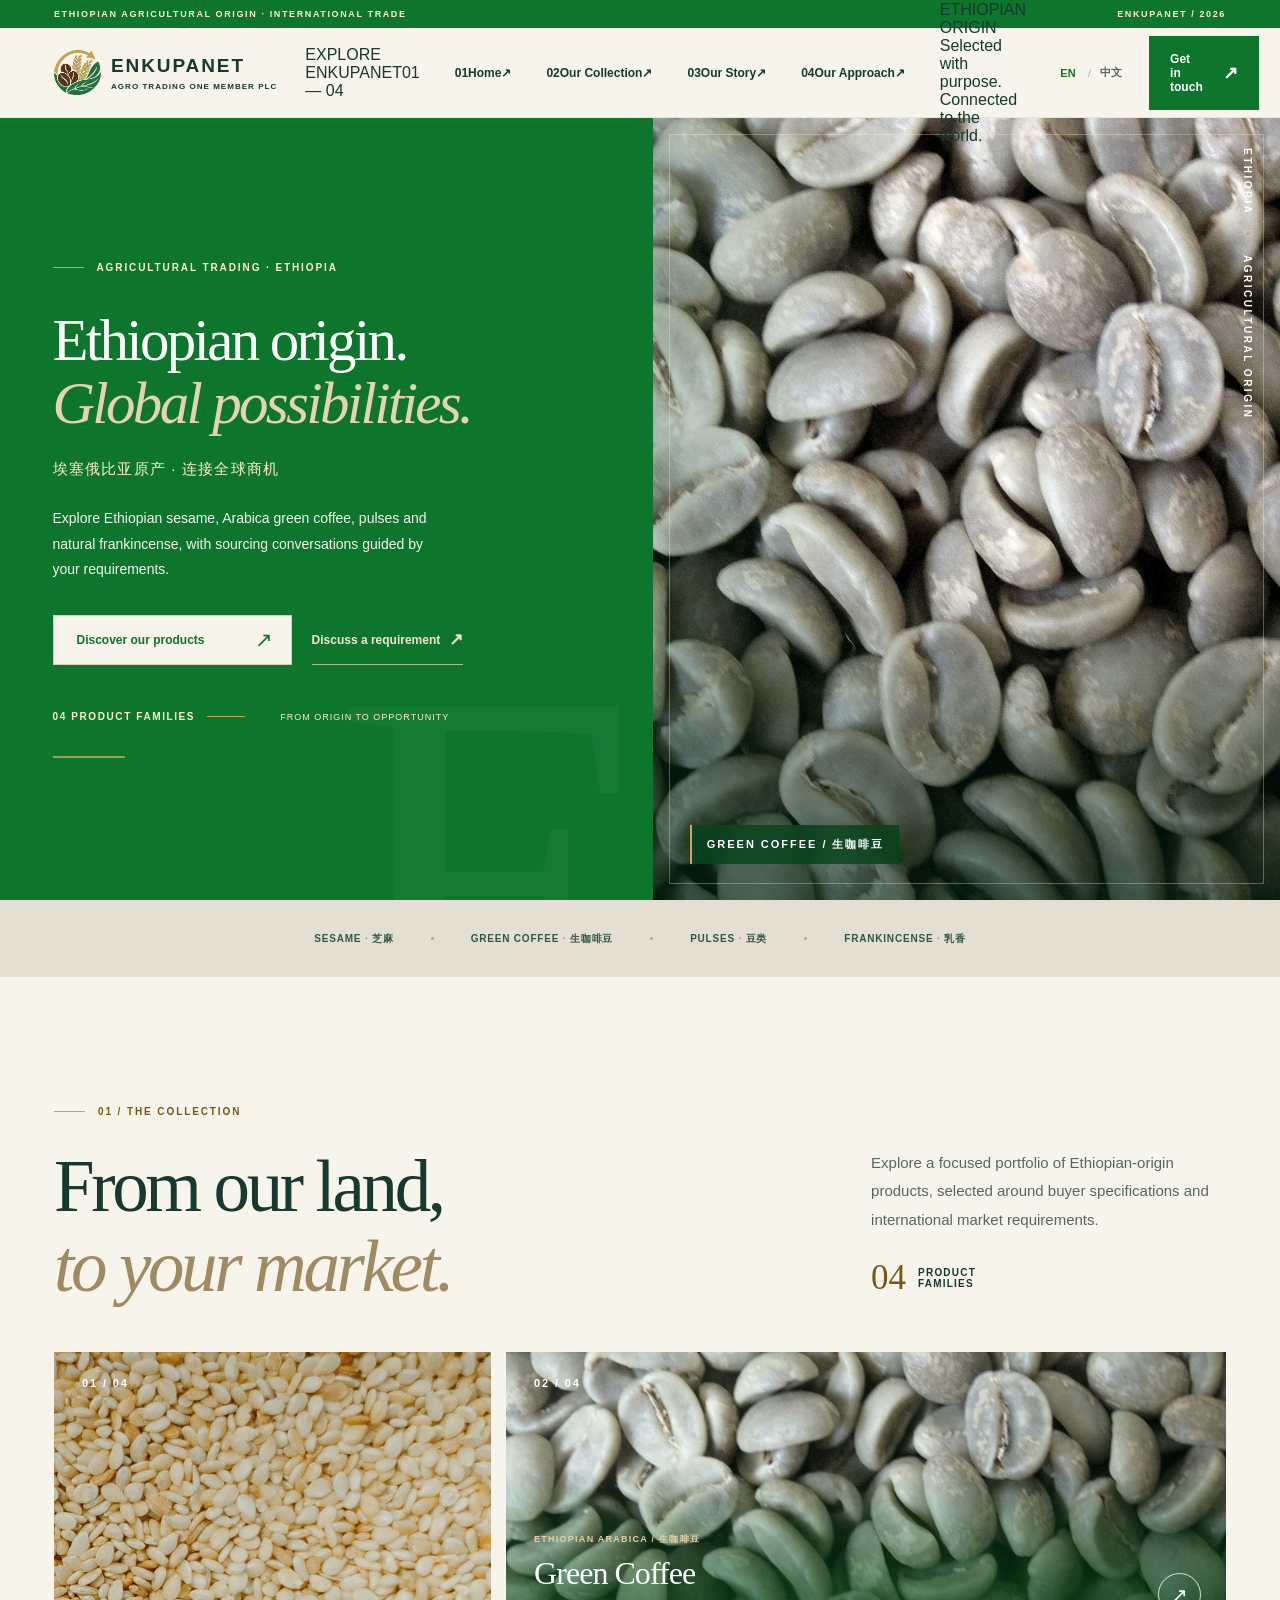
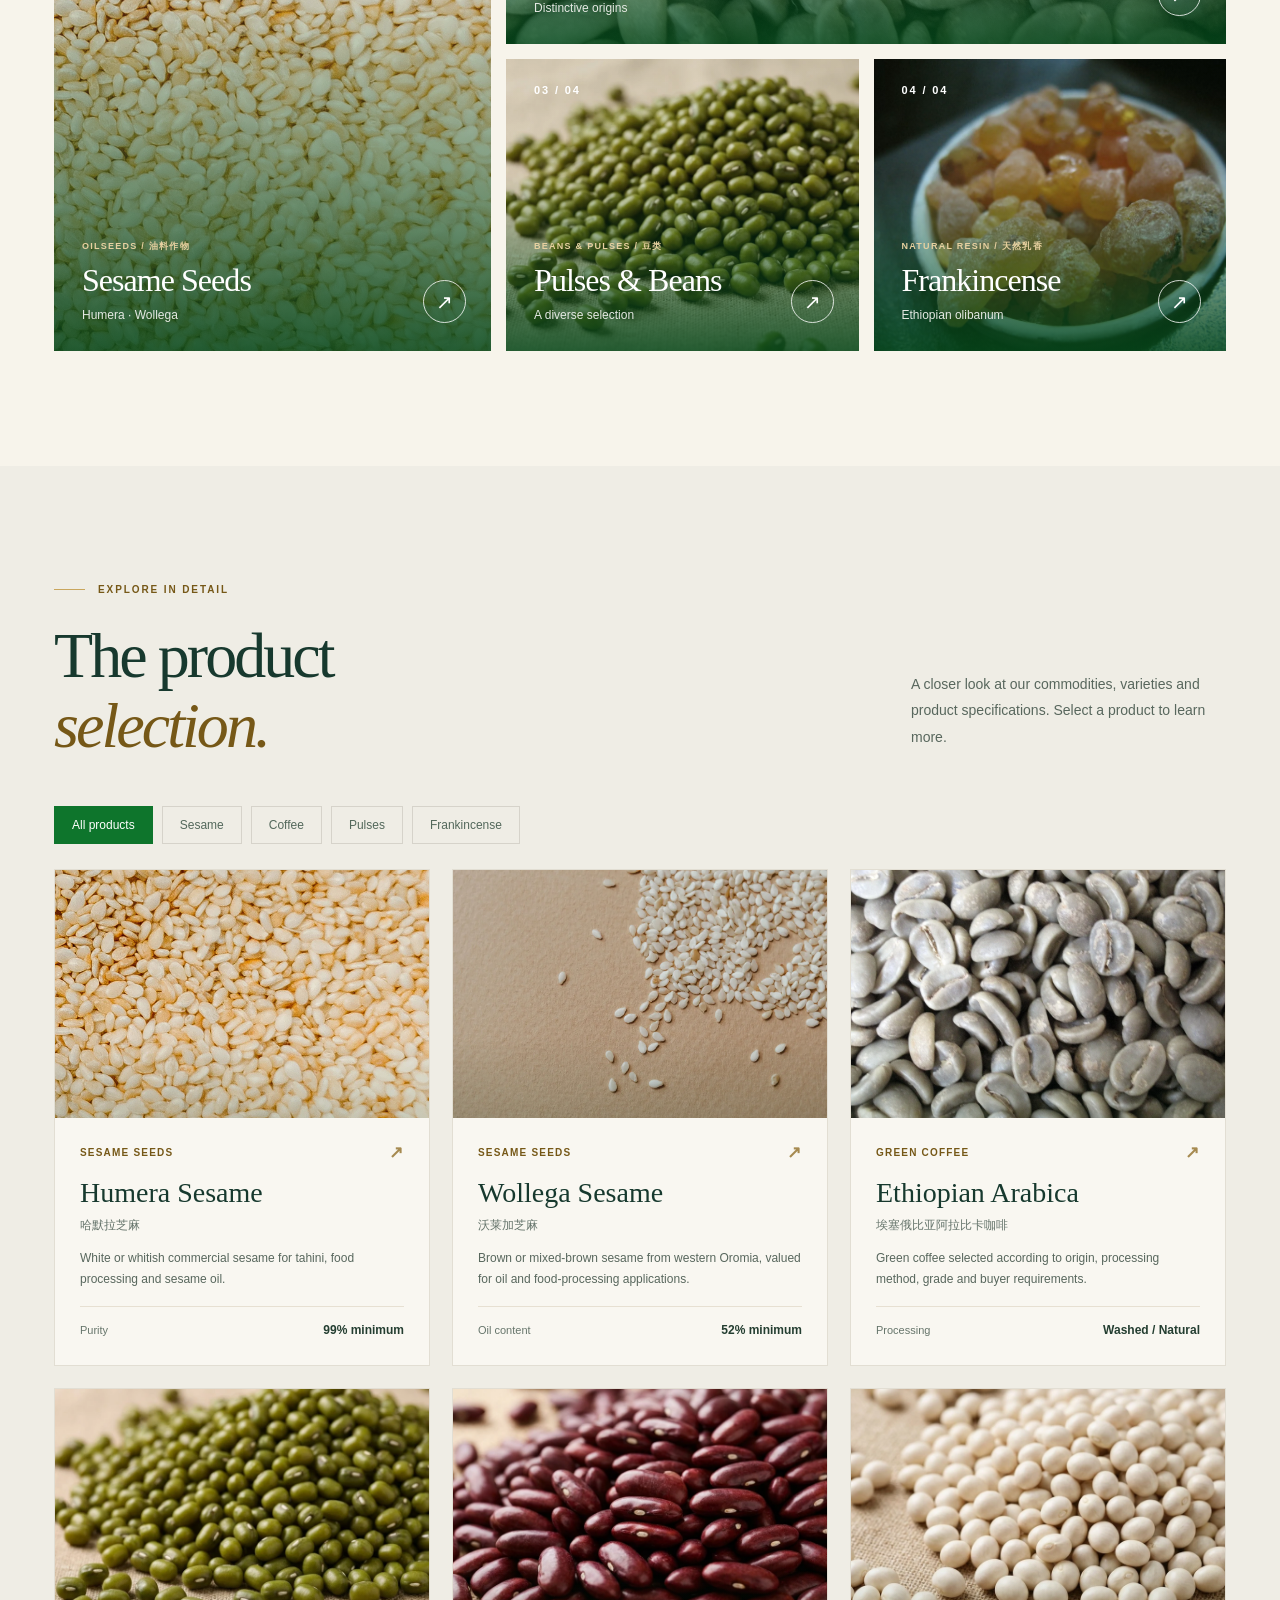
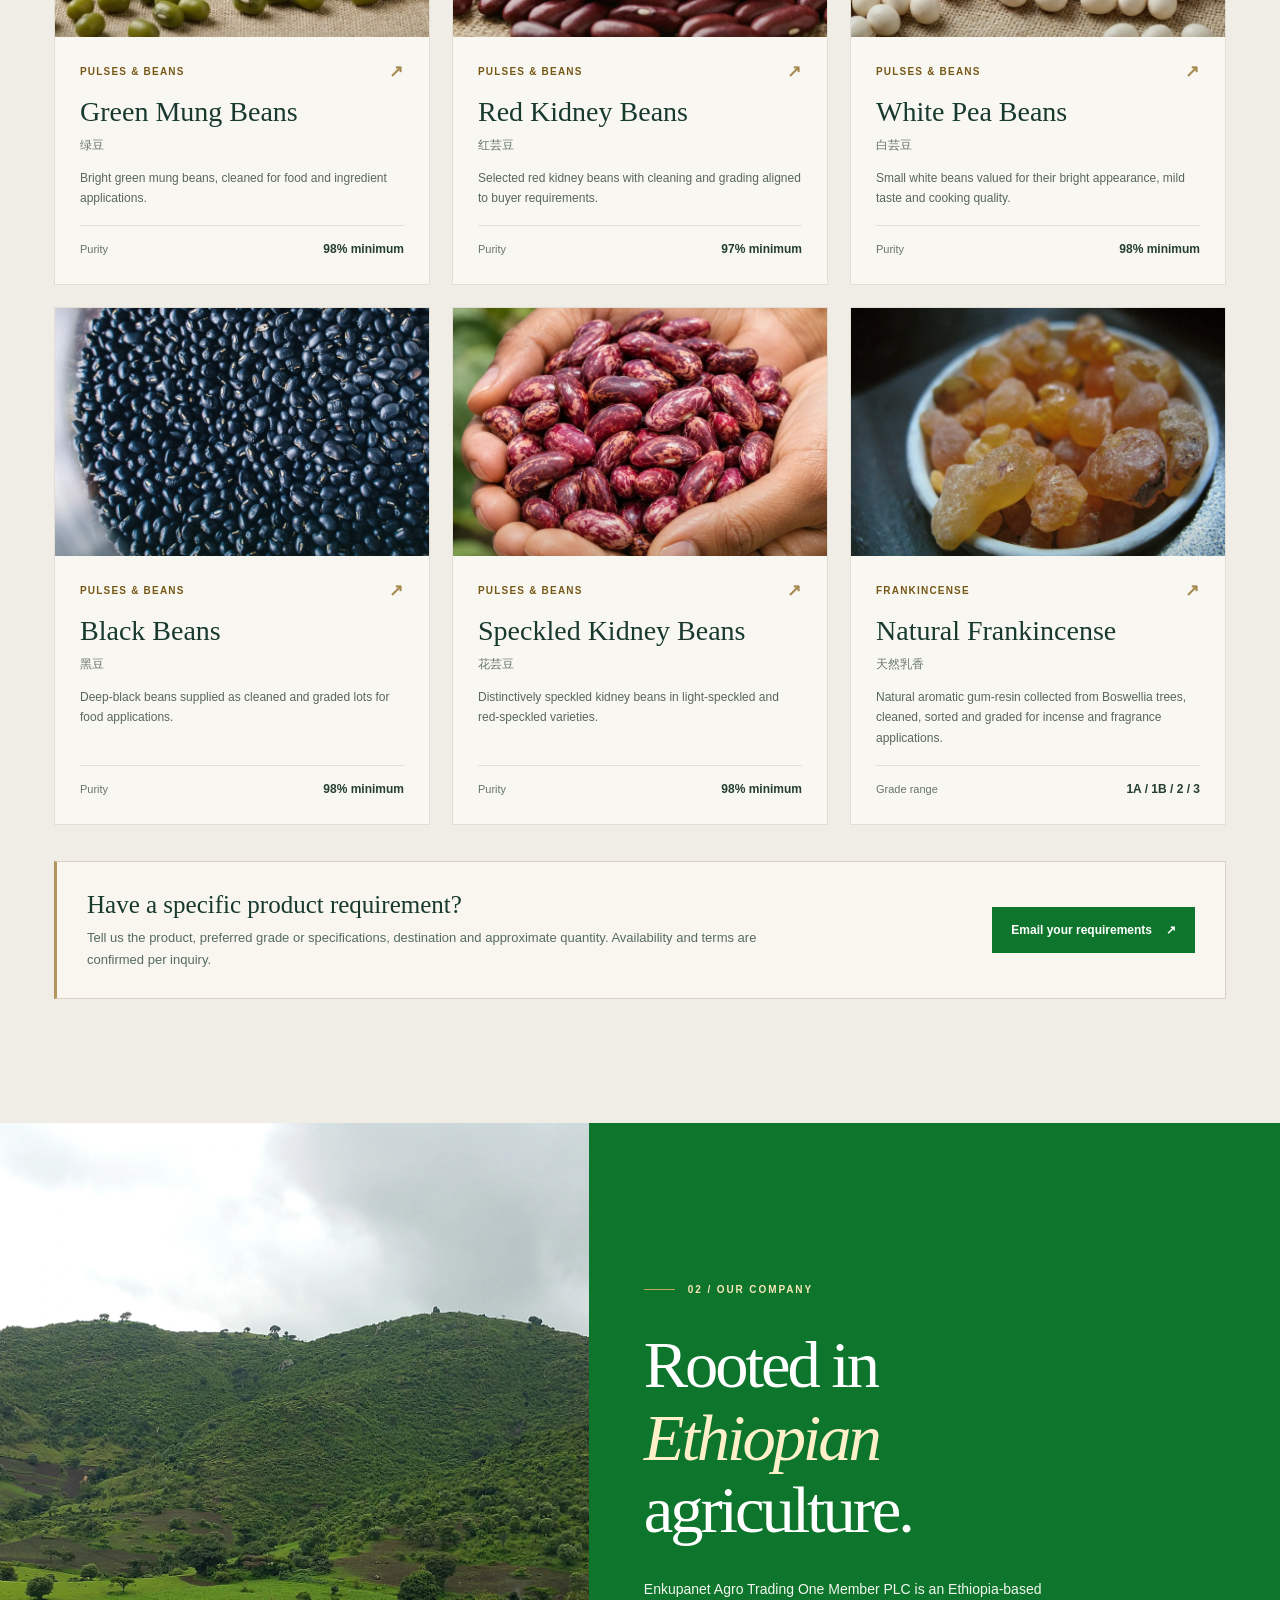
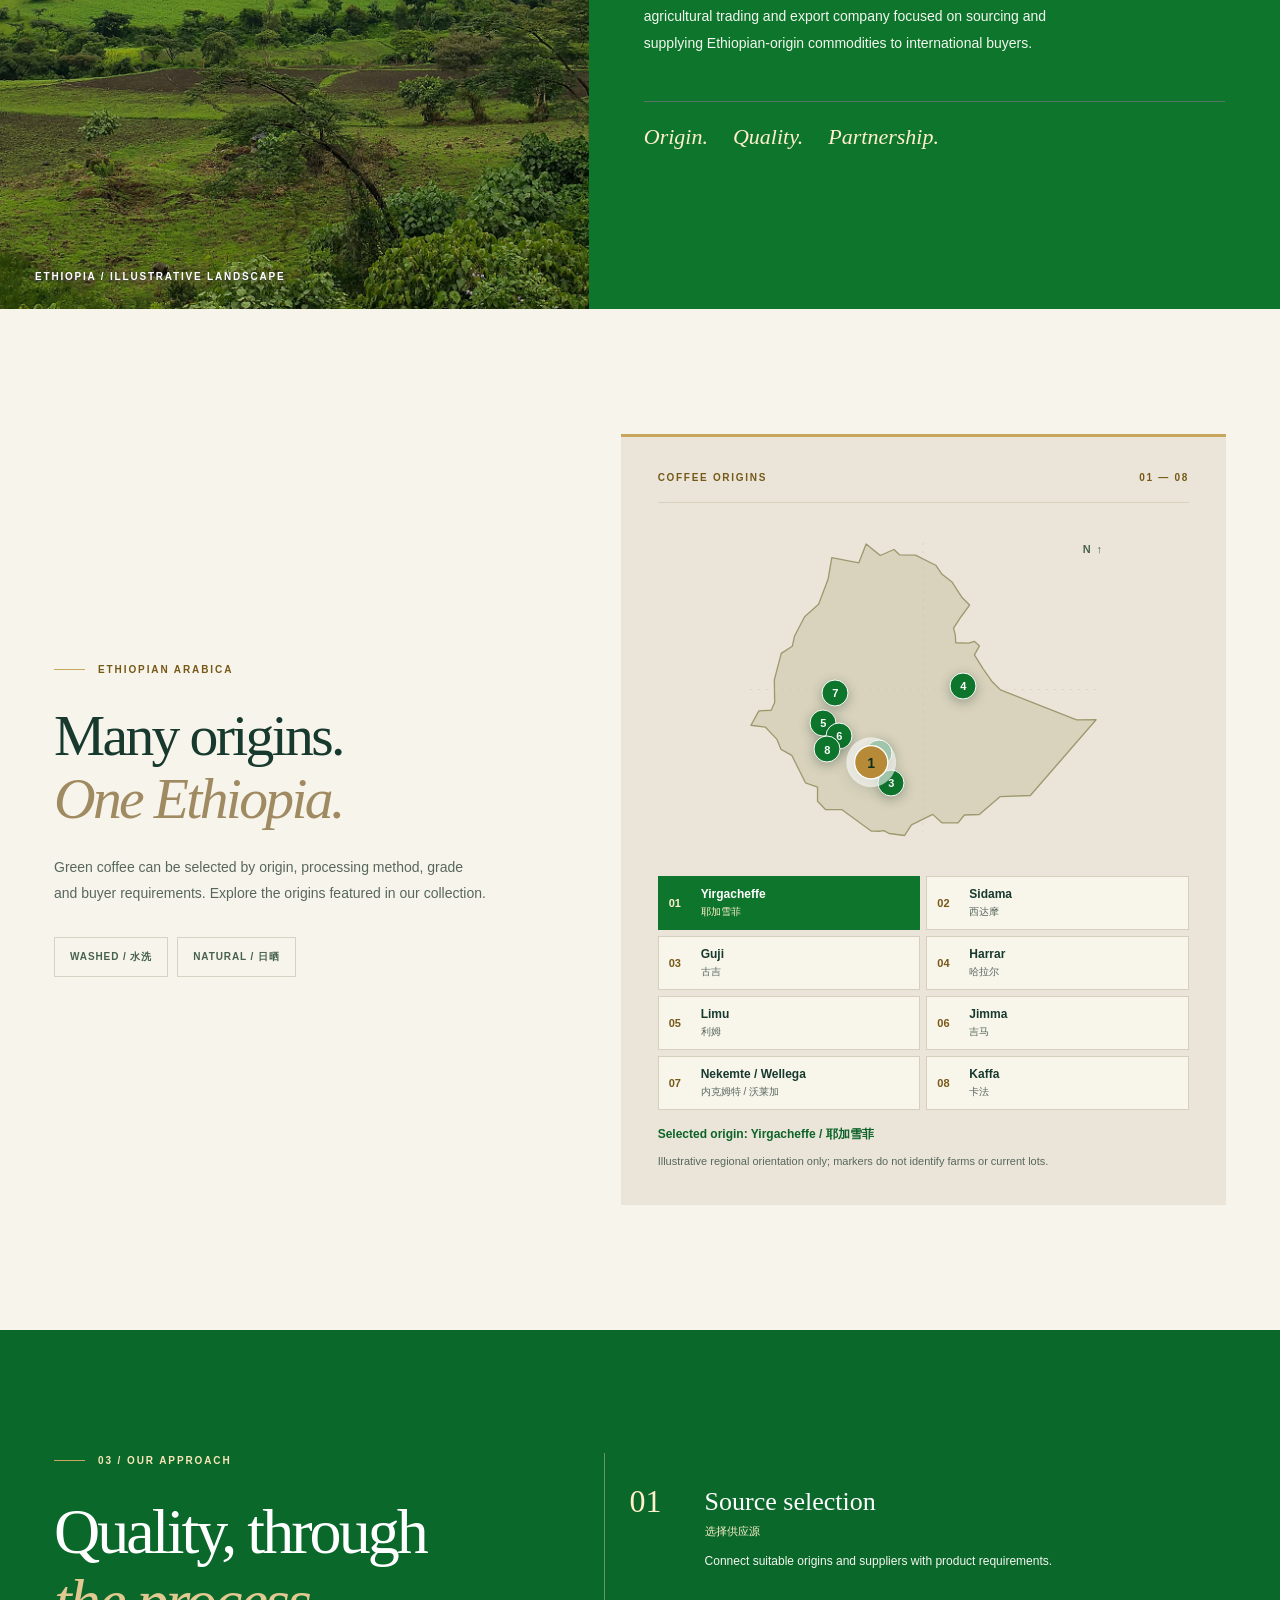
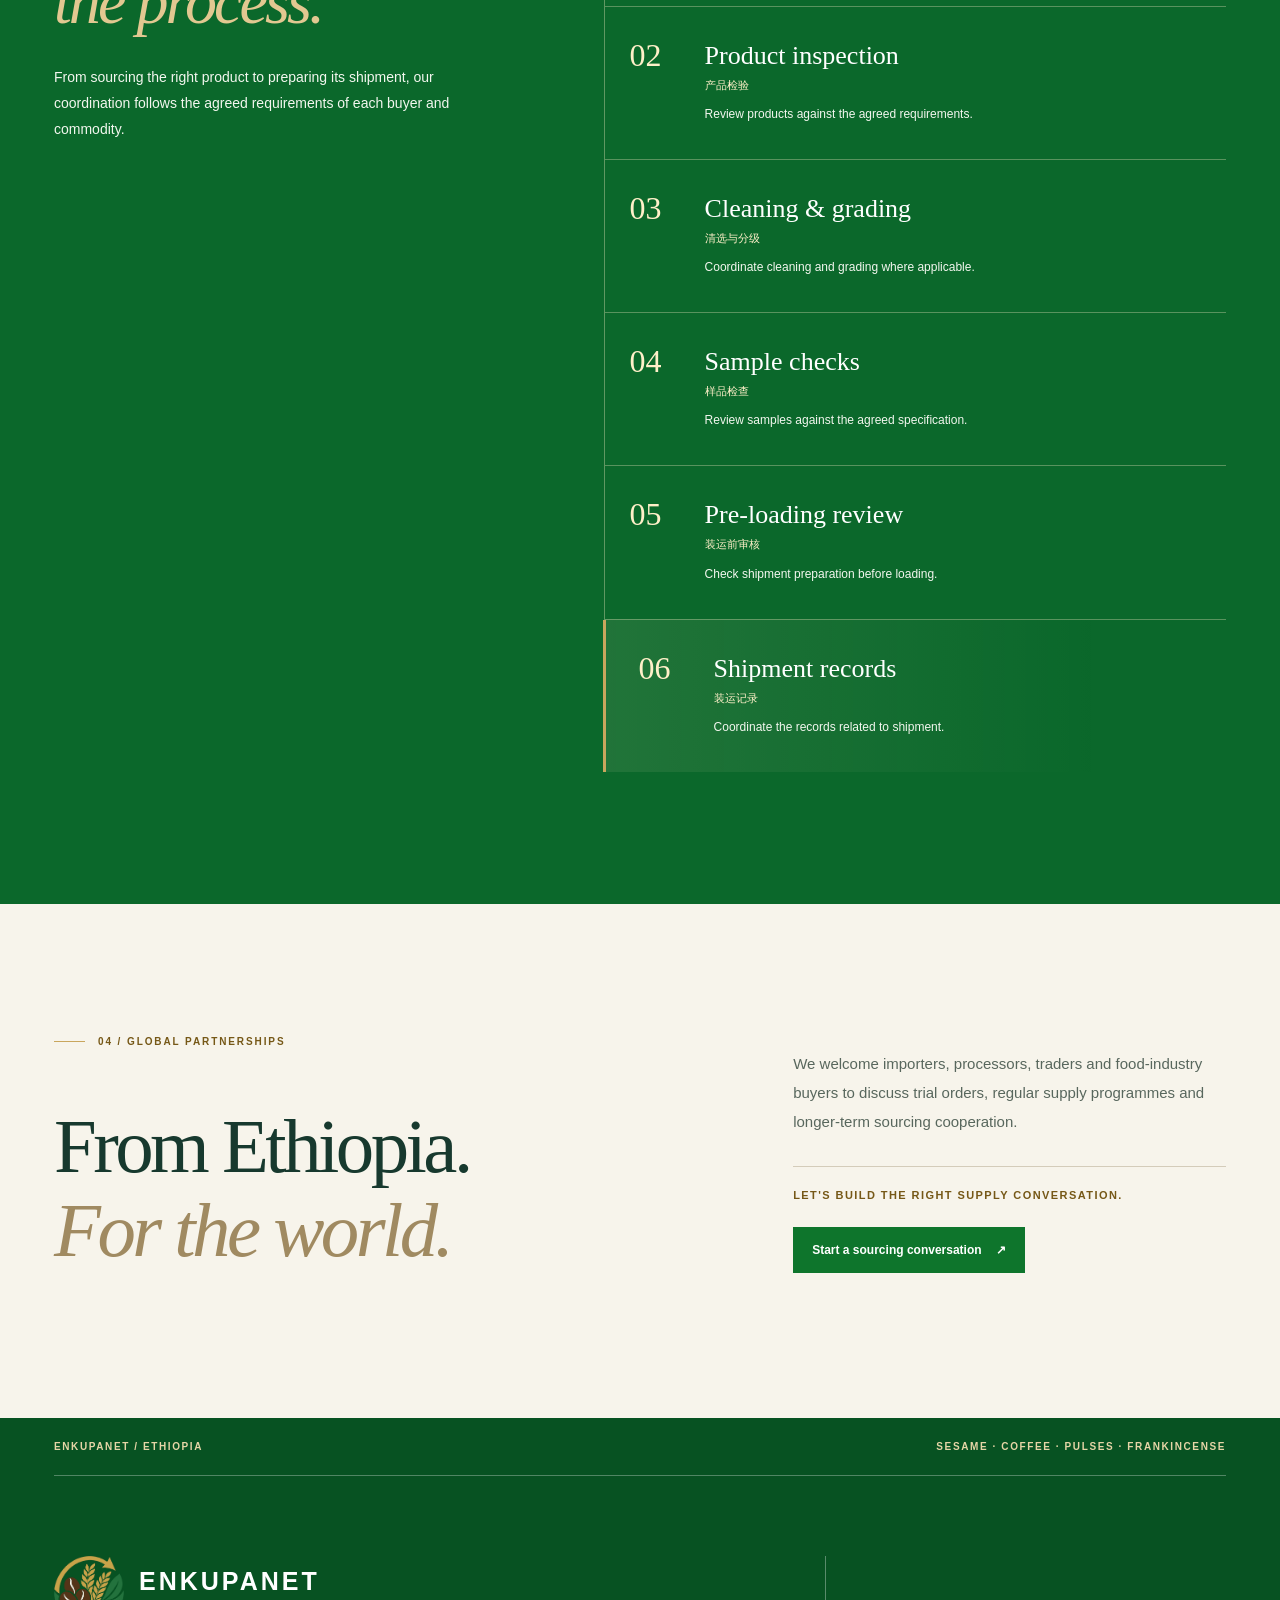
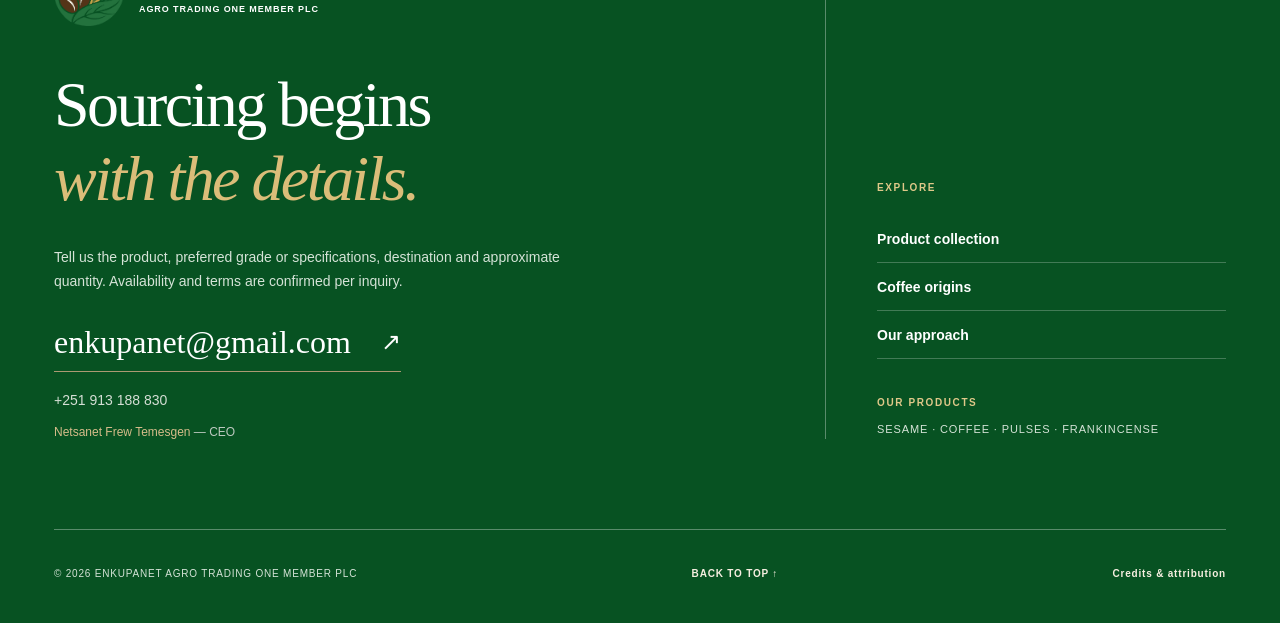
==== commit 98aa84b0: "Build compact premium mobile navigation and discreet image credit link" ====
--- a/index.html
+++ b/index.html
@@ -6,29 +6,29 @@
   <meta name="theme-color" content="#0E752C" />
   <meta name="description" content="Enkupanet Agro Trading One Member PLC — Ethiopian-origin sesame, green coffee, pulses and natural frankincense for international buyers." />
   <title>Enkupanet — Ethiopian Origin. Global Possibilities.</title>
-  <link rel="canonical" href="https://yohannesmulugeta.github.io/Enkupanet/" />
-  <link rel="alternate" hreflang="en" href="https://yohannesmulugeta.github.io/Enkupanet/" />
-  <link rel="alternate" hreflang="zh-CN" href="https://yohannesmulugeta.github.io/Enkupanet/zh/" />
-  <link rel="alternate" hreflang="x-default" href="https://yohannesmulugeta.github.io/Enkupanet/" />
+  <link rel="canonical" href="https://enkupanetagrotrading.com/" />
+  <link rel="alternate" hreflang="en" href="https://enkupanetagrotrading.com/" />
+  <link rel="alternate" hreflang="zh-CN" href="https://enkupanetagrotrading.com/zh/" />
+  <link rel="alternate" hreflang="x-default" href="https://enkupanetagrotrading.com/" />
   <meta property="og:type" content="website" />
   <meta property="og:site_name" content="Enkupanet Agro Trading One Member PLC" />
-  <meta property="og:url" content="https://yohannesmulugeta.github.io/Enkupanet/" />
+  <meta property="og:url" content="https://enkupanetagrotrading.com/" />
   <meta property="og:title" content="Enkupanet — Ethiopian Origin. Global Possibilities." />
   <meta property="og:description" content="Discover Ethiopian sesame, Arabica green coffee, pulses and frankincense. Discuss sourcing requirements with Enkupanet." />
   <meta property="og:locale" content="en_US" />
-  <meta property="og:image" content="https://yohannesmulugeta.github.io/Enkupanet/assets/green-coffee.webp" />
+  <meta property="og:image" content="https://enkupanetagrotrading.com/assets/green-coffee.webp" />
   <meta property="og:image:alt" content="Ethiopian green coffee beans — Enkupanet Agro Trading" />
   <meta name="twitter:card" content="summary_large_image" />
   <meta name="twitter:title" content="Enkupanet — Ethiopian Origin. Global Possibilities." />
   <meta name="twitter:description" content="Ethiopian sesame, Arabica green coffee, pulses and frankincense for international buyers." />
-  <meta name="twitter:image" content="https://yohannesmulugeta.github.io/Enkupanet/assets/green-coffee.webp" />
+  <meta name="twitter:image" content="https://enkupanetagrotrading.com/assets/green-coffee.webp" />
   <script type="application/ld+json">
   {
     "@context": "https://schema.org",
     "@type": "Organization",
     "name": "Enkupanet Agro Trading One Member PLC",
-    "url": "https://yohannesmulugeta.github.io/Enkupanet/",
-    "logo": "https://yohannesmulugeta.github.io/Enkupanet/assets/brand-mark.png",
+    "url": "https://enkupanetagrotrading.com/",
+    "logo": "https://enkupanetagrotrading.com/assets/brand-mark.png",
     "email": "enkupanet@gmail.com",
     "telephone": "+251913188830",
     "description": "Ethiopia-based trading company presenting Ethiopian sesame, green coffee, pulses and natural frankincense to international buyers."
@@ -53,11 +53,15 @@
       </a>
       <button type="button" class="mobile-toggle" id="mobileToggle" aria-expanded="false" aria-controls="mainNav" aria-label="Open menu"><span></span><span></span></button>
       <nav class="main-nav" id="mainNav" aria-label="Main navigation">
-        <a href="#home" data-i18n="navHome">Home</a>
-        <a href="#collection" data-i18n="navCollection">Our Collection</a>
-        <a href="#about" data-i18n="navAbout">Our Story</a>
-        <a href="#approach" data-i18n="navApproach">Our Approach</a>
-        <a href="#connect" class="mobile-nav-contact" data-i18n="navContact">Get in touch</a>
+        <div class="nav-panel-head" aria-hidden="true"><span data-i18n="menuEyebrow">EXPLORE ENKUPANET</span><span>01 — 04</span></div>
+        <a href="#home"><span class="nav-number" aria-hidden="true">01</span><span data-i18n="navHome">Home</span><span class="nav-arrow" aria-hidden="true">↗</span></a>
+        <a href="#collection"><span class="nav-number" aria-hidden="true">02</span><span data-i18n="navCollection">Our Collection</span><span class="nav-arrow" aria-hidden="true">↗</span></a>
+        <a href="#about"><span class="nav-number" aria-hidden="true">03</span><span data-i18n="navAbout">Our Story</span><span class="nav-arrow" aria-hidden="true">↗</span></a>
+        <a href="#approach"><span class="nav-number" aria-hidden="true">04</span><span data-i18n="navApproach">Our Approach</span><span class="nav-arrow" aria-hidden="true">↗</span></a>
+        <div class="nav-panel-foot">
+          <div class="nav-panel-note"><span data-i18n="menuFootEyebrow">ETHIOPIAN ORIGIN</span><p data-i18n="menuFootText">Selected with purpose. Connected to the world.</p></div>
+          <a href="#connect" class="mobile-nav-contact"><span data-i18n="navContact">Get in touch</span><span aria-hidden="true">↗</span></a>
+        </div>
       </nav>
       <div class="nav-end">
         <div class="lang-switch" role="group" aria-label="Language / 语言"><button id="langEn" type="button" class="active" aria-pressed="true">EN</button><span>/</span><button id="langZh" type="button" aria-pressed="false">中文</button></div>
@@ -162,7 +166,7 @@
             <p data-i18n="footerProducts">SESAME · COFFEE · PULSES · FRANKINCENSE</p>
           </nav>
         </div>
-        <div class="footer-bottom"><span>© <span id="year">2026</span> ENKUPANET AGRO TRADING ONE MEMBER PLC</span><a href="#home" data-i18n="backToTop">BACK TO TOP ↑</a><details class="credits"><summary data-i18n="credits">Image credits</summary><p data-i18n="creditsText">Red kidney, green mung, white pea bean, and speckled kidney bean imagery was generated for this website. Other product imagery comes from the supplied Enkupanet company profile. Original profile credits: cottonbro studio, Vie Studio, Anna Tarazevich, Sonika Agarwal, Marina Leonova / Pexels; Michael Allen Smith / CC BY-SA 2.0; USDA AMS, SeedImages / public domain; Lupus in Saxonia / CC BY-SA 4.0. See the profile for full licensing details.</p><p>Farm photo / 农田照片: <a href="https://commons.wikimedia.org/wiki/File:Beautiful_green_farm_land_in_Eastern_Ethiopia.jpg">Lemazelalem3 / Wikimedia Commons</a> · <a href="https://creativecommons.org/licenses/by-sa/4.0/">CC BY-SA 4.0</a> · cropped, resized and adjusted / 已裁剪、调整尺寸及调色.</p></details></div>
+        <div class="footer-bottom"><span>© <span id="year">2026</span> ENKUPANET AGRO TRADING ONE MEMBER PLC</span><a href="#home" data-i18n="backToTop">BACK TO TOP ↑</a><a class="footer-credits-link" href="image-credits.html" data-i18n="creditsLink">Credits &amp; attribution</a></div>
       </div>
     </footer>
   <dialog class="product-dialog" id="productDialog" aria-labelledby="dialogTitle"><button class="dialog-close" type="button" id="dialogClose" aria-label="Close product details">×</button><div class="dialog-image"><img id="dialogImage" src="" alt=""/></div><div class="dialog-info"><span class="dialog-kicker" id="dialogCategory"></span><h2 id="dialogTitle"></h2><p id="dialogDescription"></p><div class="dialog-spec-title" id="dialogSpecHeading">PRODUCT DETAILS</div><div class="dialog-specs" id="dialogSpecs"></div><p class="dialog-note" id="dialogNote"></p><div class="dialog-actions"><a class="dialog-inquiry" id="dialogInquiry" href="mailto:enkupanet@gmail.com"><span id="dialogInquiryLabel">Request this product</span><span aria-hidden="true">↗</span></a><a class="dialog-full" id="dialogFull" href="#catalogue">View full product page</a><a class="dialog-share" id="dialogShare" href="#catalogue" data-i18n="shareProduct">Copy product link</a><p class="dialog-inquiry-note" id="dialogInquiryNote">Your email will include the selected product name.</p></div></div></dialog>
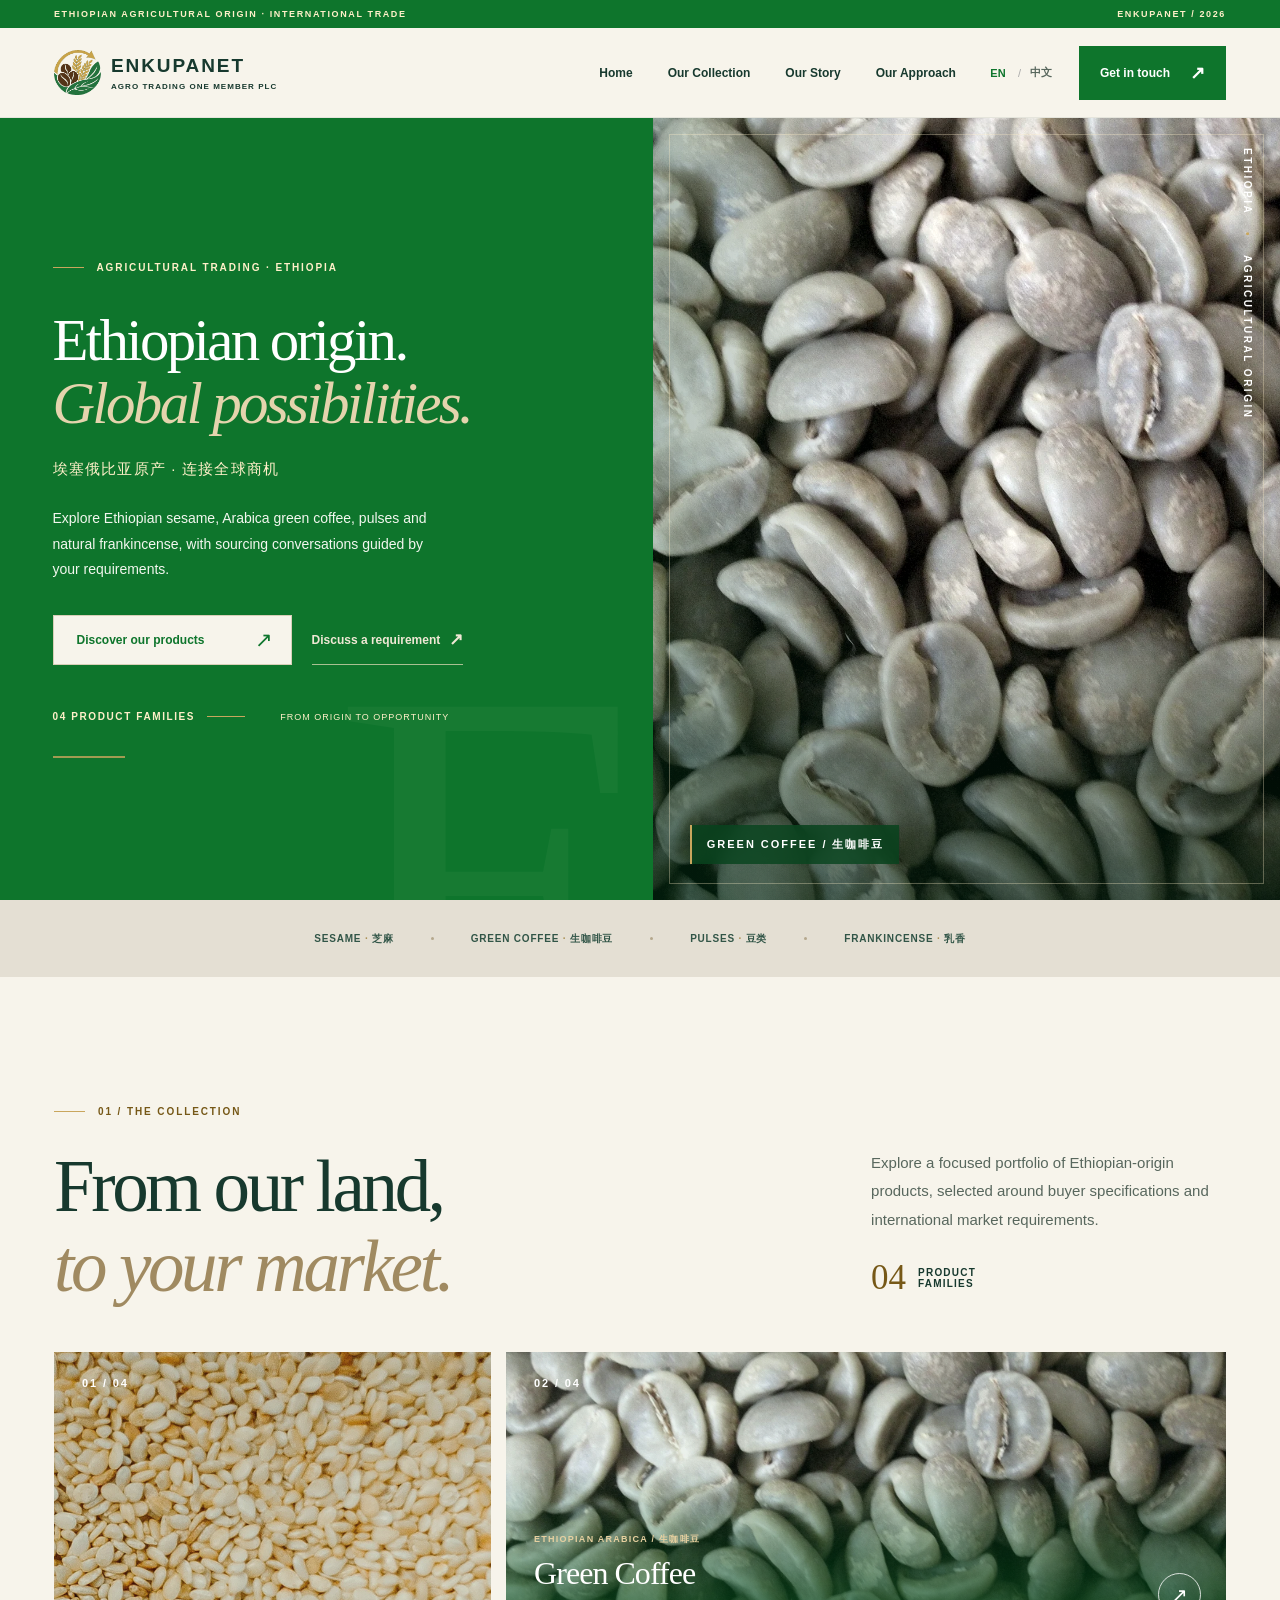
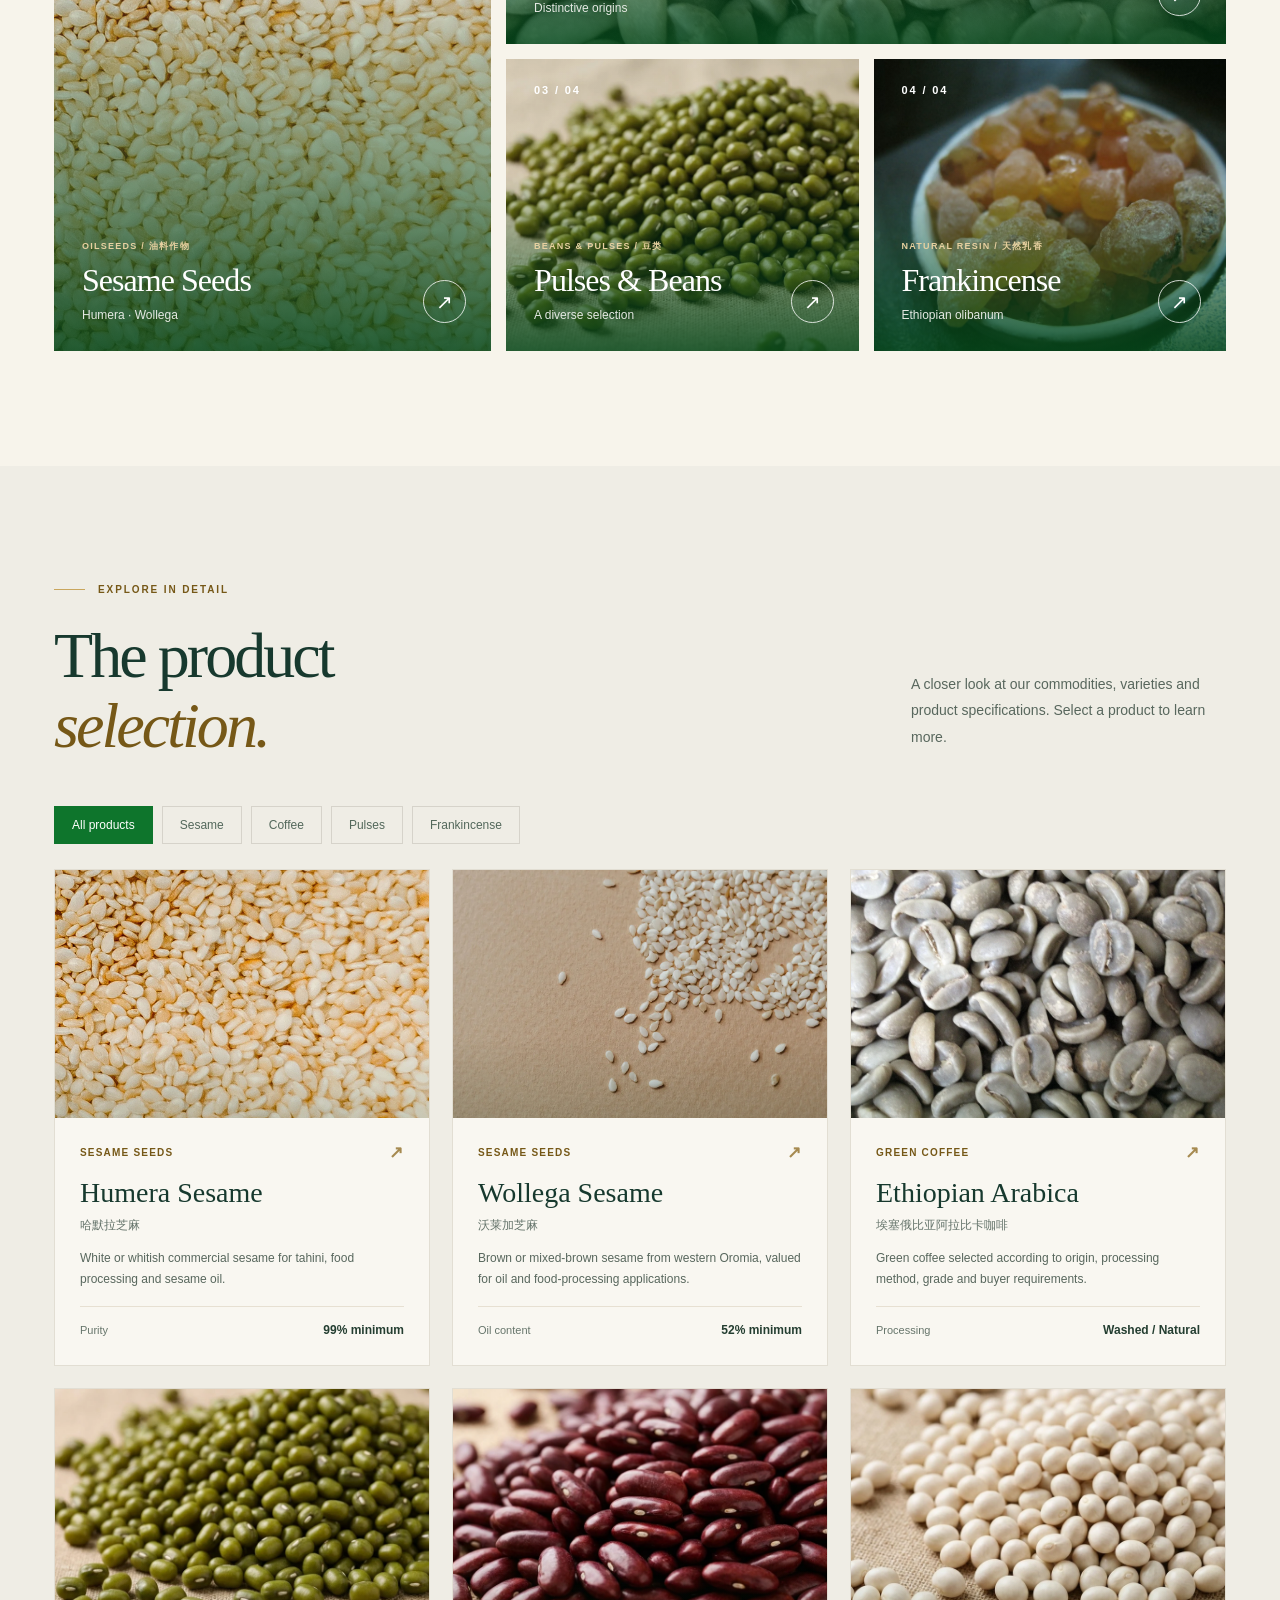
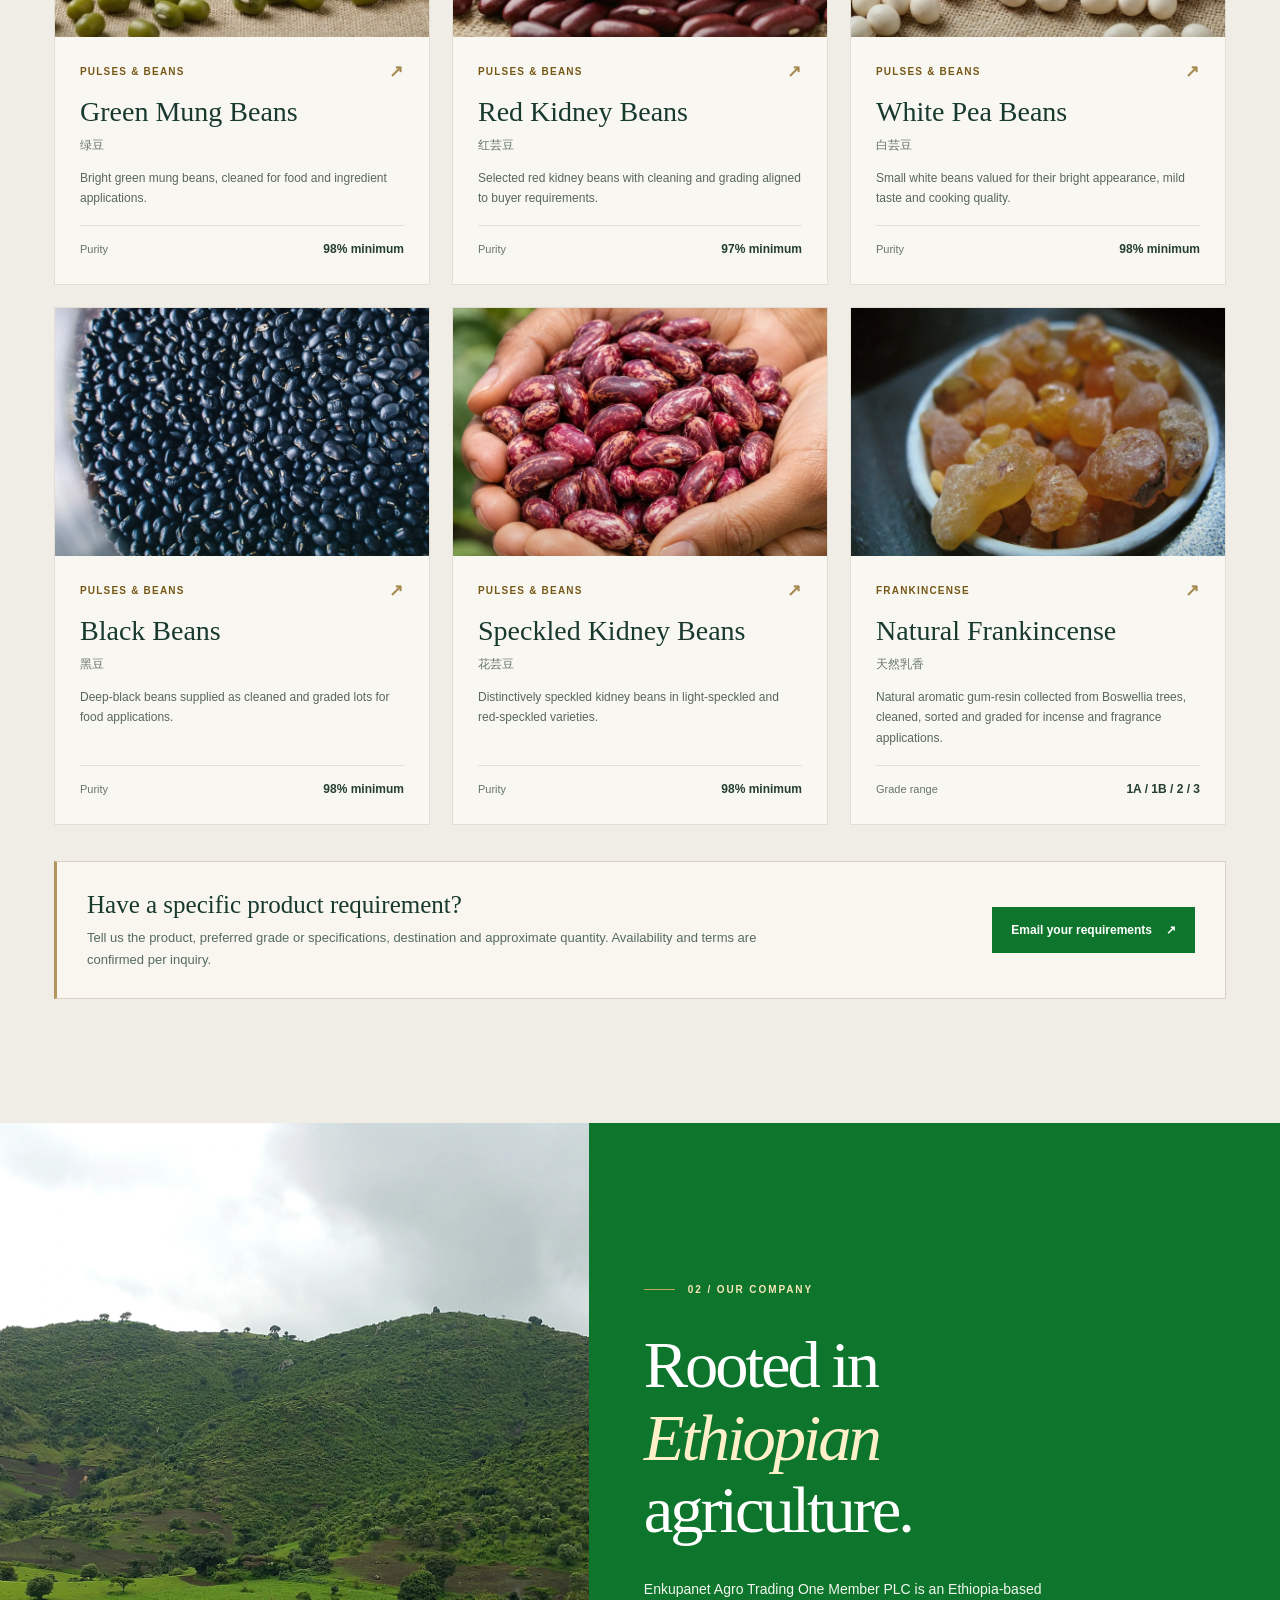
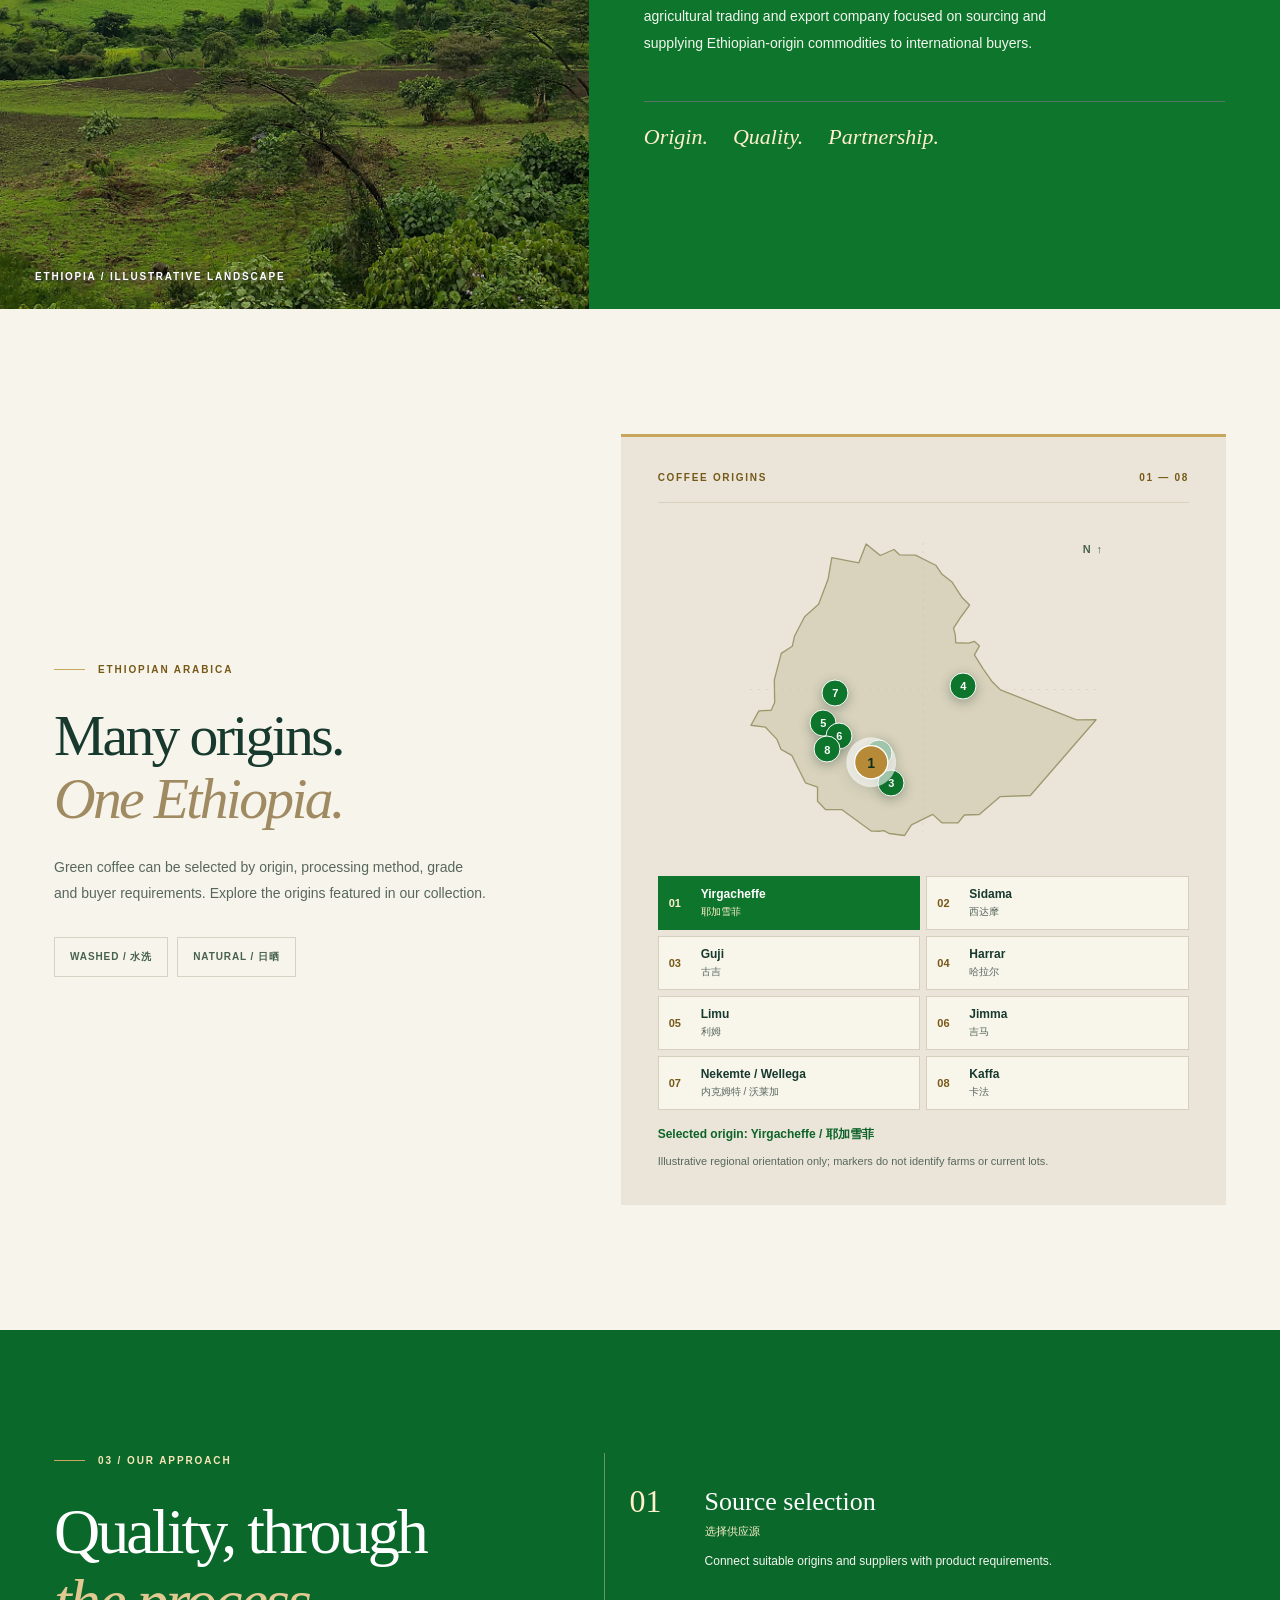
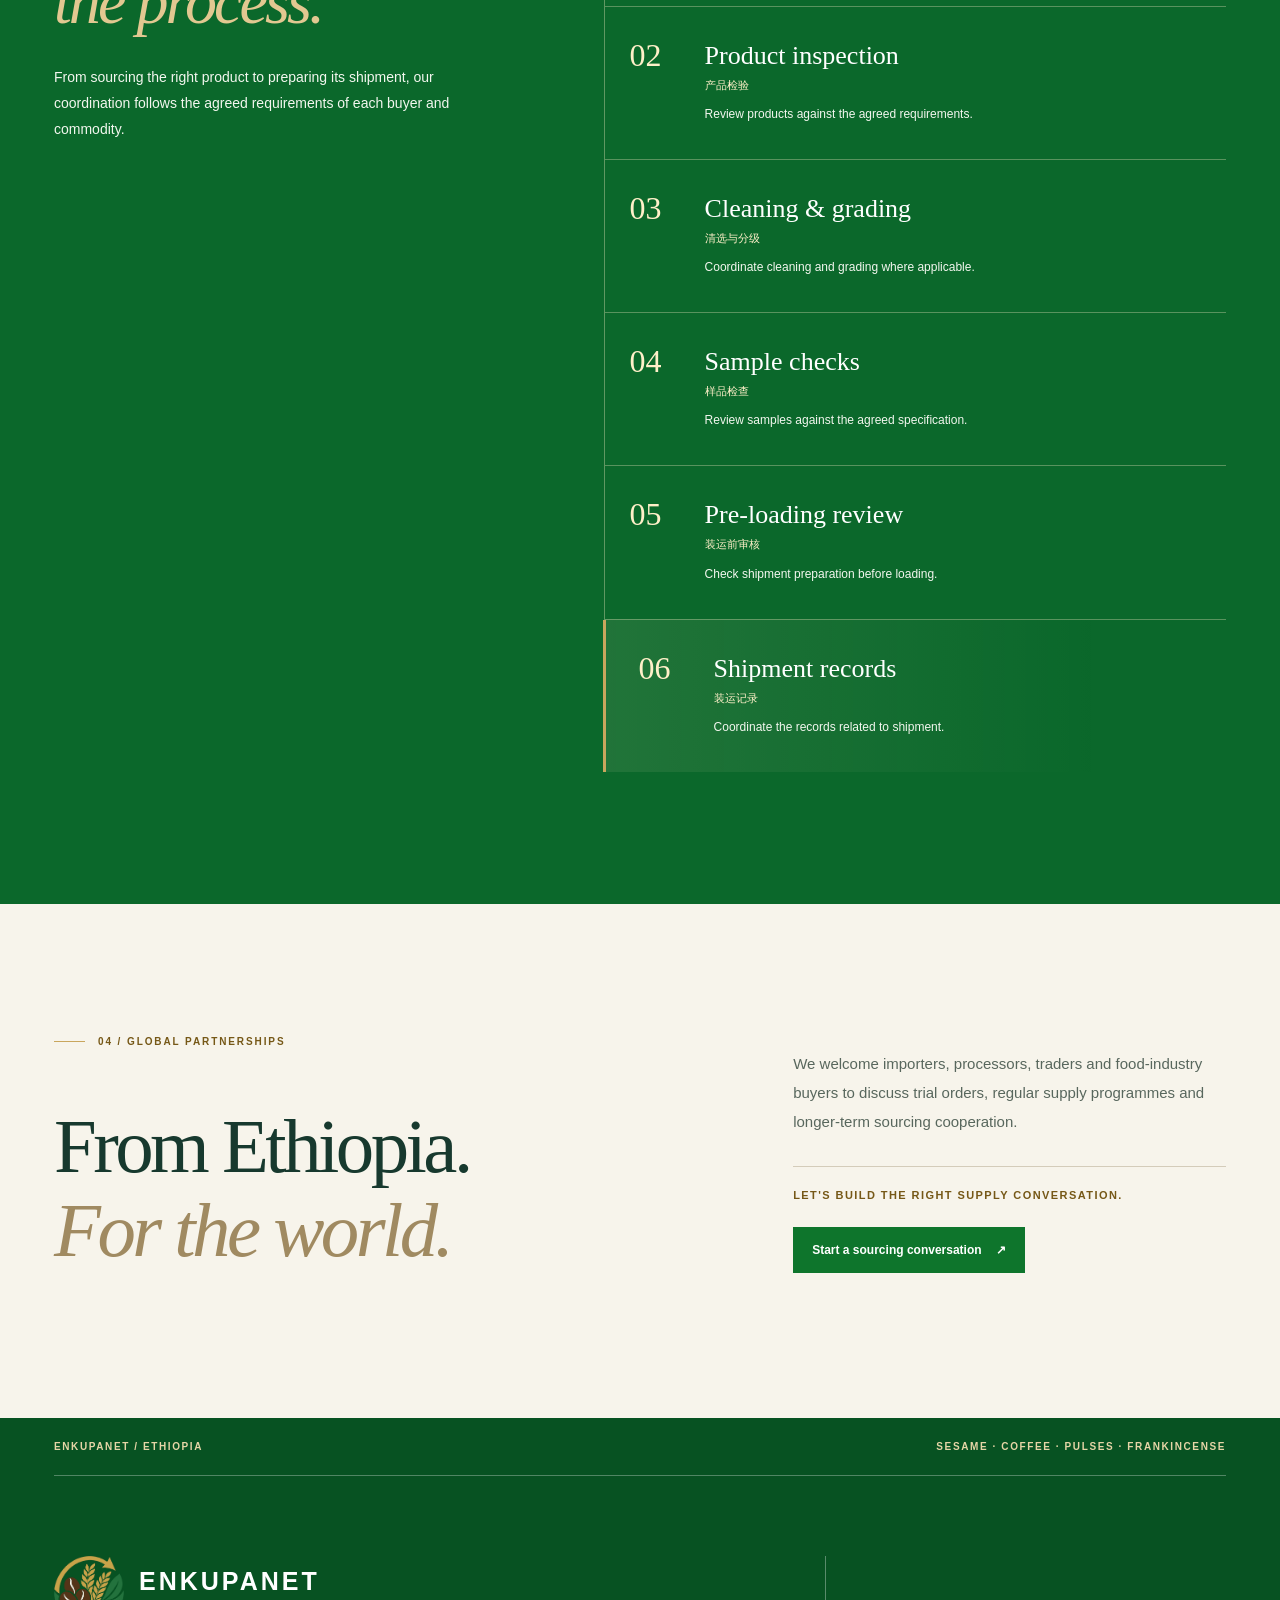
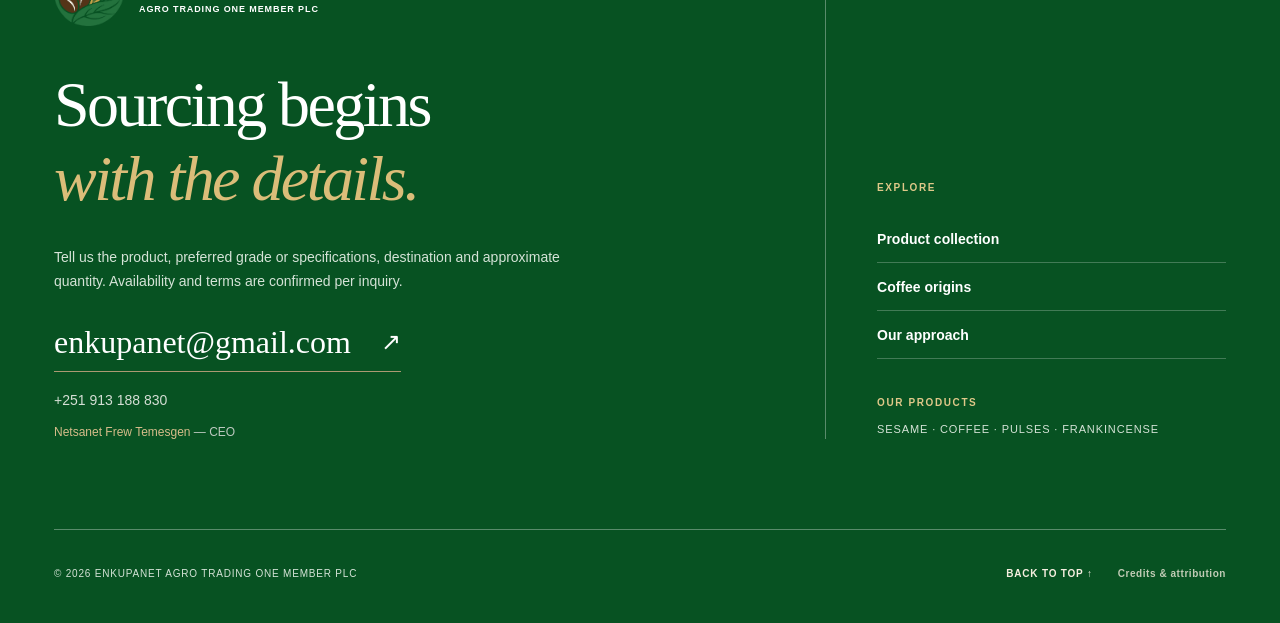
==== commit 7a852340: "Simplify navigation to clean links and correct mobile dropdown" ====
--- a/index.html
+++ b/index.html
@@ -37,9 +37,9 @@
   <link rel="icon" href="assets/brand-mark.png" type="image/png" />
   <link rel="preload" href="assets/green-coffee.webp" as="image" />
   <link rel="stylesheet" href="styles.css?v=20261031emerald" />
-  <link rel="stylesheet" href="premium.css?v=20261101a11y" />
-  <script src="site-data.js?v=20261101images" defer></script>
-  <script src="app.js?v=20261101" defer></script>
+  <link rel="stylesheet" href="premium.css?v=20261101navclean3" />
+  <script src="site-data.js?v=20261101navclean3" defer></script>
+  <script src="app.js?v=20261101navclean3" defer></script>
 </head>
 <body>
   <div class="reading-progress" aria-hidden="true"></div>
@@ -53,15 +53,11 @@
       </a>
       <button type="button" class="mobile-toggle" id="mobileToggle" aria-expanded="false" aria-controls="mainNav" aria-label="Open menu"><span></span><span></span></button>
       <nav class="main-nav" id="mainNav" aria-label="Main navigation">
-        <div class="nav-panel-head" aria-hidden="true"><span data-i18n="menuEyebrow">EXPLORE ENKUPANET</span><span>01 — 04</span></div>
-        <a href="#home"><span class="nav-number" aria-hidden="true">01</span><span data-i18n="navHome">Home</span><span class="nav-arrow" aria-hidden="true">↗</span></a>
-        <a href="#collection"><span class="nav-number" aria-hidden="true">02</span><span data-i18n="navCollection">Our Collection</span><span class="nav-arrow" aria-hidden="true">↗</span></a>
-        <a href="#about"><span class="nav-number" aria-hidden="true">03</span><span data-i18n="navAbout">Our Story</span><span class="nav-arrow" aria-hidden="true">↗</span></a>
-        <a href="#approach"><span class="nav-number" aria-hidden="true">04</span><span data-i18n="navApproach">Our Approach</span><span class="nav-arrow" aria-hidden="true">↗</span></a>
-        <div class="nav-panel-foot">
-          <div class="nav-panel-note"><span data-i18n="menuFootEyebrow">ETHIOPIAN ORIGIN</span><p data-i18n="menuFootText">Selected with purpose. Connected to the world.</p></div>
-          <a href="#connect" class="mobile-nav-contact"><span data-i18n="navContact">Get in touch</span><span aria-hidden="true">↗</span></a>
-        </div>
+        <a href="#home" data-i18n="navHome">Home</a>
+        <a href="#collection" data-i18n="navCollection">Our Collection</a>
+        <a href="#about" data-i18n="navAbout">Our Story</a>
+        <a href="#approach" data-i18n="navApproach">Our Approach</a>
+        <a href="#connect" class="mobile-nav-contact"><span data-i18n="navContact">Get in touch</span><span aria-hidden="true">↗</span></a>
       </nav>
       <div class="nav-end">
         <div class="lang-switch" role="group" aria-label="Language / 语言"><button id="langEn" type="button" class="active" aria-pressed="true">EN</button><span>/</span><button id="langZh" type="button" aria-pressed="false">中文</button></div>
--- a/premium.css
+++ b/premium.css
@@ -564,3 +564,53 @@
 #dialogDescription, #dialogNote, #dialogInquiryNote { color: var(--muted); }
 .step { opacity: 1; }
 .footer-bottom, .footer-bottom summary { color: #d5e3d7; }
+
+/* Compact editorial mobile navigation and unobtrusive footer attribution. */
+.nav-panel-head,.nav-panel-foot,.nav-number,.nav-arrow{display:none}
+.footer-bottom .footer-credits-link{margin-left:0;opacity:.78;font-size:10px;letter-spacing:.055em;text-decoration:none;white-space:nowrap}
+.footer-bottom .footer-credits-link:hover{opacity:1;color:#fff;text-decoration:underline;text-underline-offset:4px}
+@media(max-width:920px){
+  body.menu-open{overflow:hidden}
+  body.menu-open::before{content:"";position:fixed;inset:0;z-index:90;background:rgba(6,28,17,.43);backdrop-filter:blur(3px);-webkit-backdrop-filter:blur(3px)}
+  .site-header{isolation:isolate}
+  .site-header .main-nav{display:none;position:absolute;top:100%;left:0;right:0;z-index:30;margin:0;width:100%;height:auto;min-height:0;max-height:calc(100dvh - 69px);overflow-y:auto;overscroll-behavior:contain;padding:24px clamp(22px,5.6vw,50px) 28px;background:#f8f6ef;box-shadow:0 18px 45px rgba(6,29,17,.19);border-bottom:1px solid #d6d9c9;gap:0;align-items:stretch}
+  .site-header .main-nav.open{display:flex;min-height:0;padding-top:24px}
+  .main-nav.open{animation:enk-nav-arrive .32s cubic-bezier(.2,.8,.2,1) both}
+  .nav-panel-head{display:flex;justify-content:space-between;align-items:center;gap:20px;padding:0 0 14px;border-bottom:1px solid #bcc8b6;color:#52715b;font:700 10px/1.4 var(--sans);letter-spacing:.14em}
+  .site-header .main-nav>a:not(.mobile-nav-contact){display:grid;grid-template-columns:38px minmax(0,1fr) 26px;gap:12px;align-items:center;width:100%;min-height:69px;padding:11px 0;border-bottom:1px solid #d8ded1;color:#163f2b;font:400 clamp(23px,4.8vw,31px)/1.22 var(--serif);white-space:normal;transition:padding-left .23s,color .23s}
+  .site-header .main-nav>a:not(.mobile-nav-contact):is(:hover,:focus-visible){padding-left:6px;color:#0e752c}
+  .site-header .main-nav>a .nav-number{display:inline;color:#997b41;font:700 10px/1 var(--sans);letter-spacing:.06em}
+  .site-header .main-nav>a .nav-arrow{display:inline;text-align:right;color:#627b6a;font:400 20px/1 var(--sans);transition:transform .2s}
+  .site-header .main-nav>a:is(:hover,:focus-visible) .nav-arrow{transform:translate(3px,-3px)}
+  .main-nav .nav-panel-foot{display:grid;grid-template-columns:minmax(0,1fr) minmax(155px,.8fr);gap:18px;align-items:center;margin-top:24px}
+  .nav-panel-note{align-self:center;min-width:0}
+  .nav-panel-note>span{display:block;font:750 9px/1.5 var(--sans);letter-spacing:.12em;color:#92733a}
+  .nav-panel-note p{margin:7px 0 0;color:#4c6052;font:500 12px/1.6 var(--sans)}
+  .site-header .main-nav .mobile-nav-contact{display:flex!important;align-items:center;justify-content:space-between;min-height:54px;height:auto;padding:14px 17px!important;margin:0;background:#0e752c;color:#fff;font:700 12px/1.4 var(--sans);border:1px solid #0e752c!important;white-space:normal;gap:10px;transition:background .2s,transform .2s}
+  .site-header .main-nav .mobile-nav-contact:hover{background:#075522;transform:translateY(-2px)}
+  .mobile-nav-contact>span:last-child{font-size:18px}
+  .mobile-toggle{border-radius:50%;z-index:2;transition:background-color .2s}
+  .mobile-toggle[aria-expanded="true"]{background:rgba(14,117,44,.075)}
+  .mobile-toggle:focus-visible{outline:2px solid #0e752c;outline-offset:3px}
+  .footer-bottom{gap:15px 24px}
+}
+@media(max-width:640px){
+ .site-header .main-nav{max-height:calc(100dvh - 69px);padding:20px 20px 23px}
+ .site-header .main-nav.open{padding-top:20px}
+ .site-header .main-nav>a:not(.mobile-nav-contact){grid-template-columns:30px minmax(0,1fr) 24px;gap:10px;min-height:65px;font-size:clamp(21px,6.2vw,29px)}
+ .main-nav .nav-panel-foot{grid-template-columns:minmax(0,1fr) minmax(144px,.9fr);gap:12px;margin-top:21px}
+ .nav-panel-note p{font-size:11px}
+ .site-header .main-nav .mobile-nav-contact{padding:13px 12px!important}
+ .footer-bottom .footer-credits-link{width:100%;margin-top:0}
+}
+@media(max-width:370px){
+ .site-header .main-nav{padding-left:16px;padding-right:16px}
+ .main-nav .nav-panel-foot{grid-template-columns:1fr;gap:15px}
+ .site-header .main-nav .mobile-nav-contact{width:100%}
+}
+@keyframes enk-nav-arrive{from{opacity:0;transform:translateY(-12px)}to{opacity:1;transform:translateY(0)}}
+@media(prefers-reduced-motion:reduce){
+ .main-nav.open{animation:none}
+ .site-header .main-nav>a,.site-header .main-nav>a .nav-arrow,.site-header .main-nav .mobile-nav-contact{transition:none}
+ body.menu-open::before{backdrop-filter:none;-webkit-backdrop-filter:none}
+}
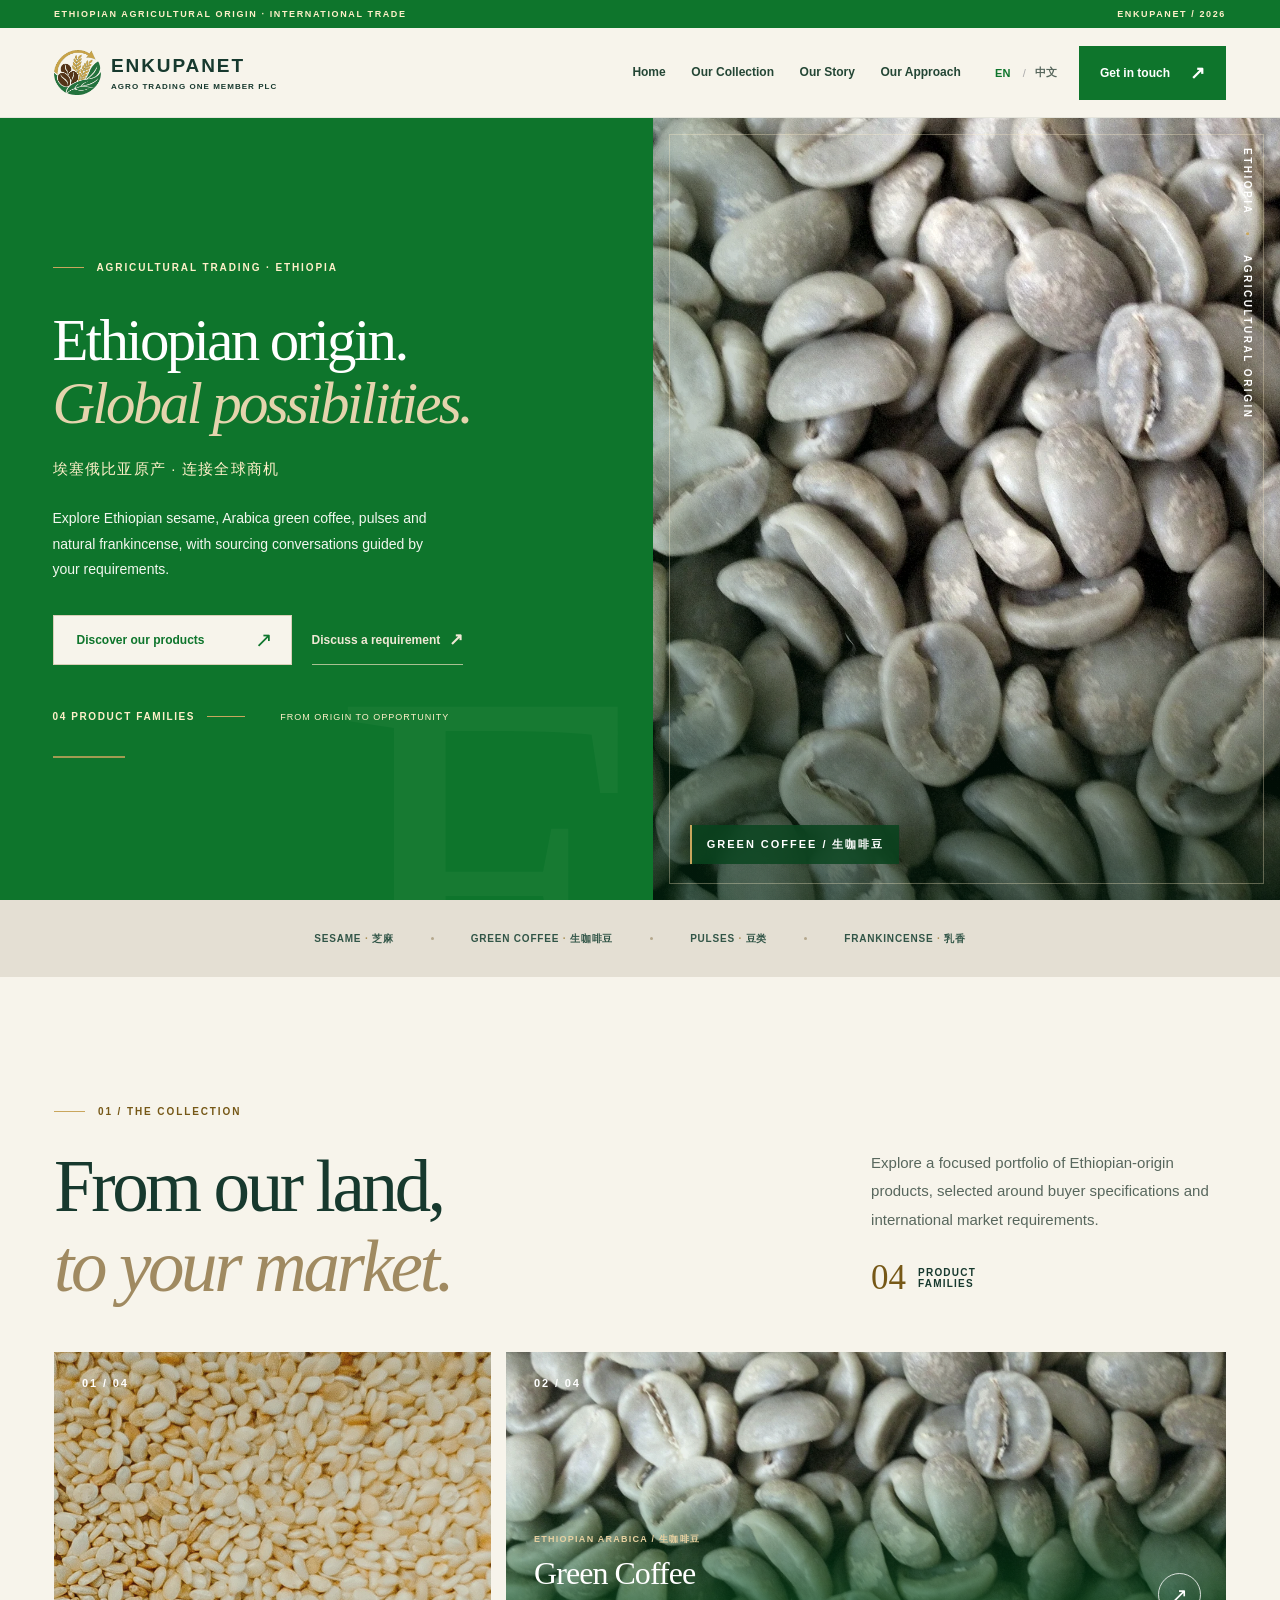
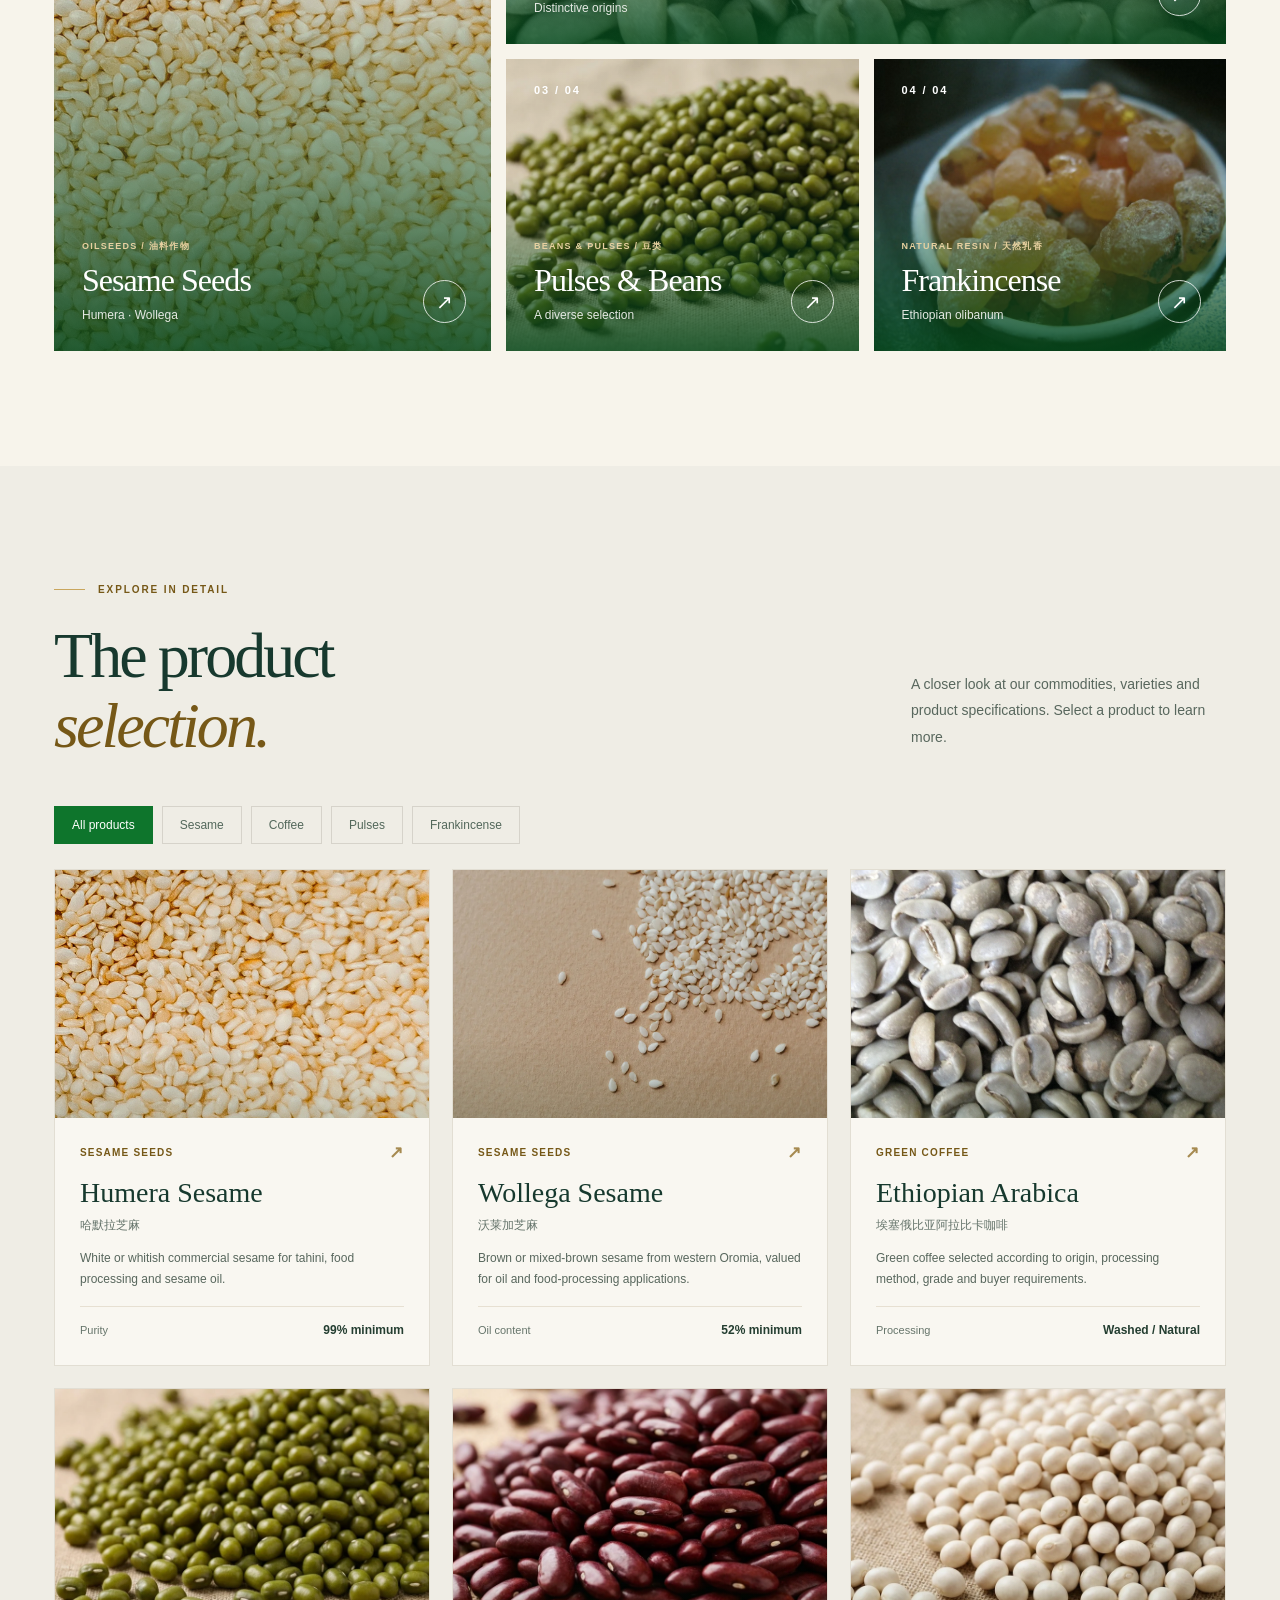
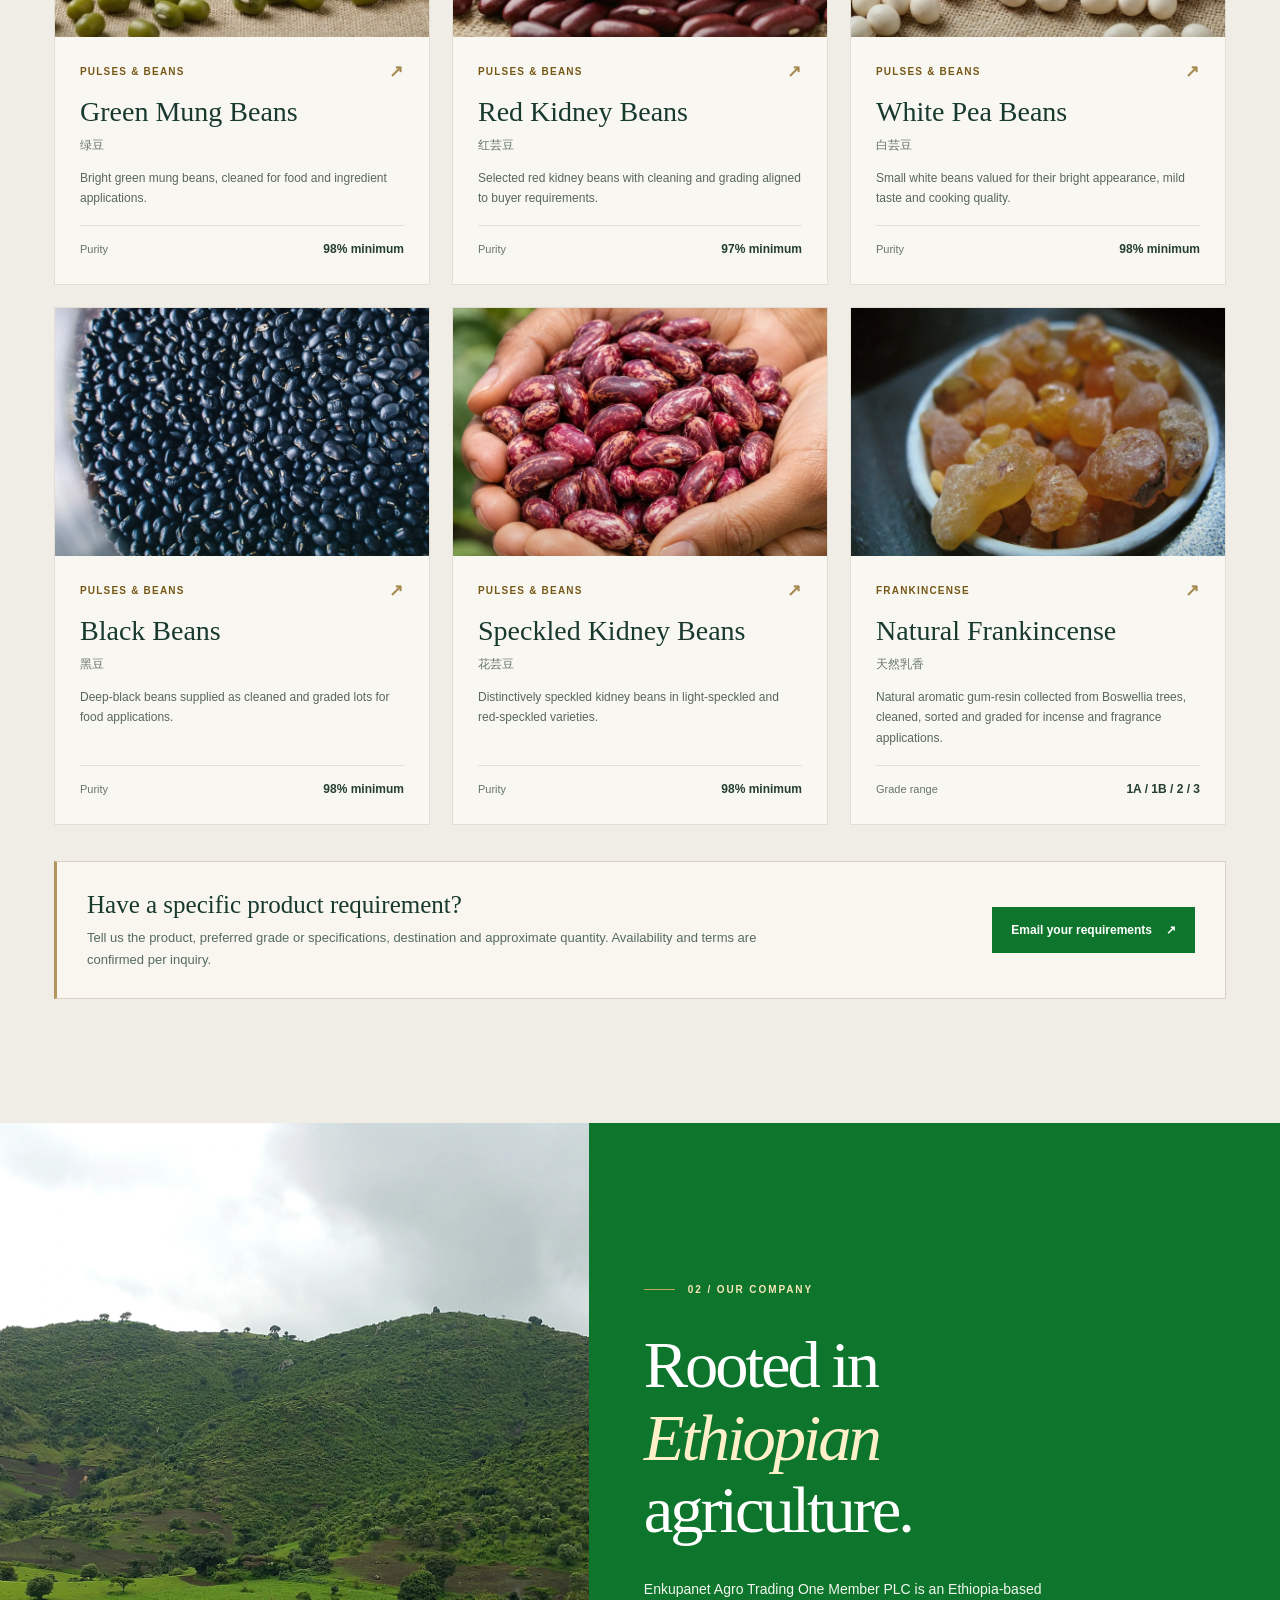
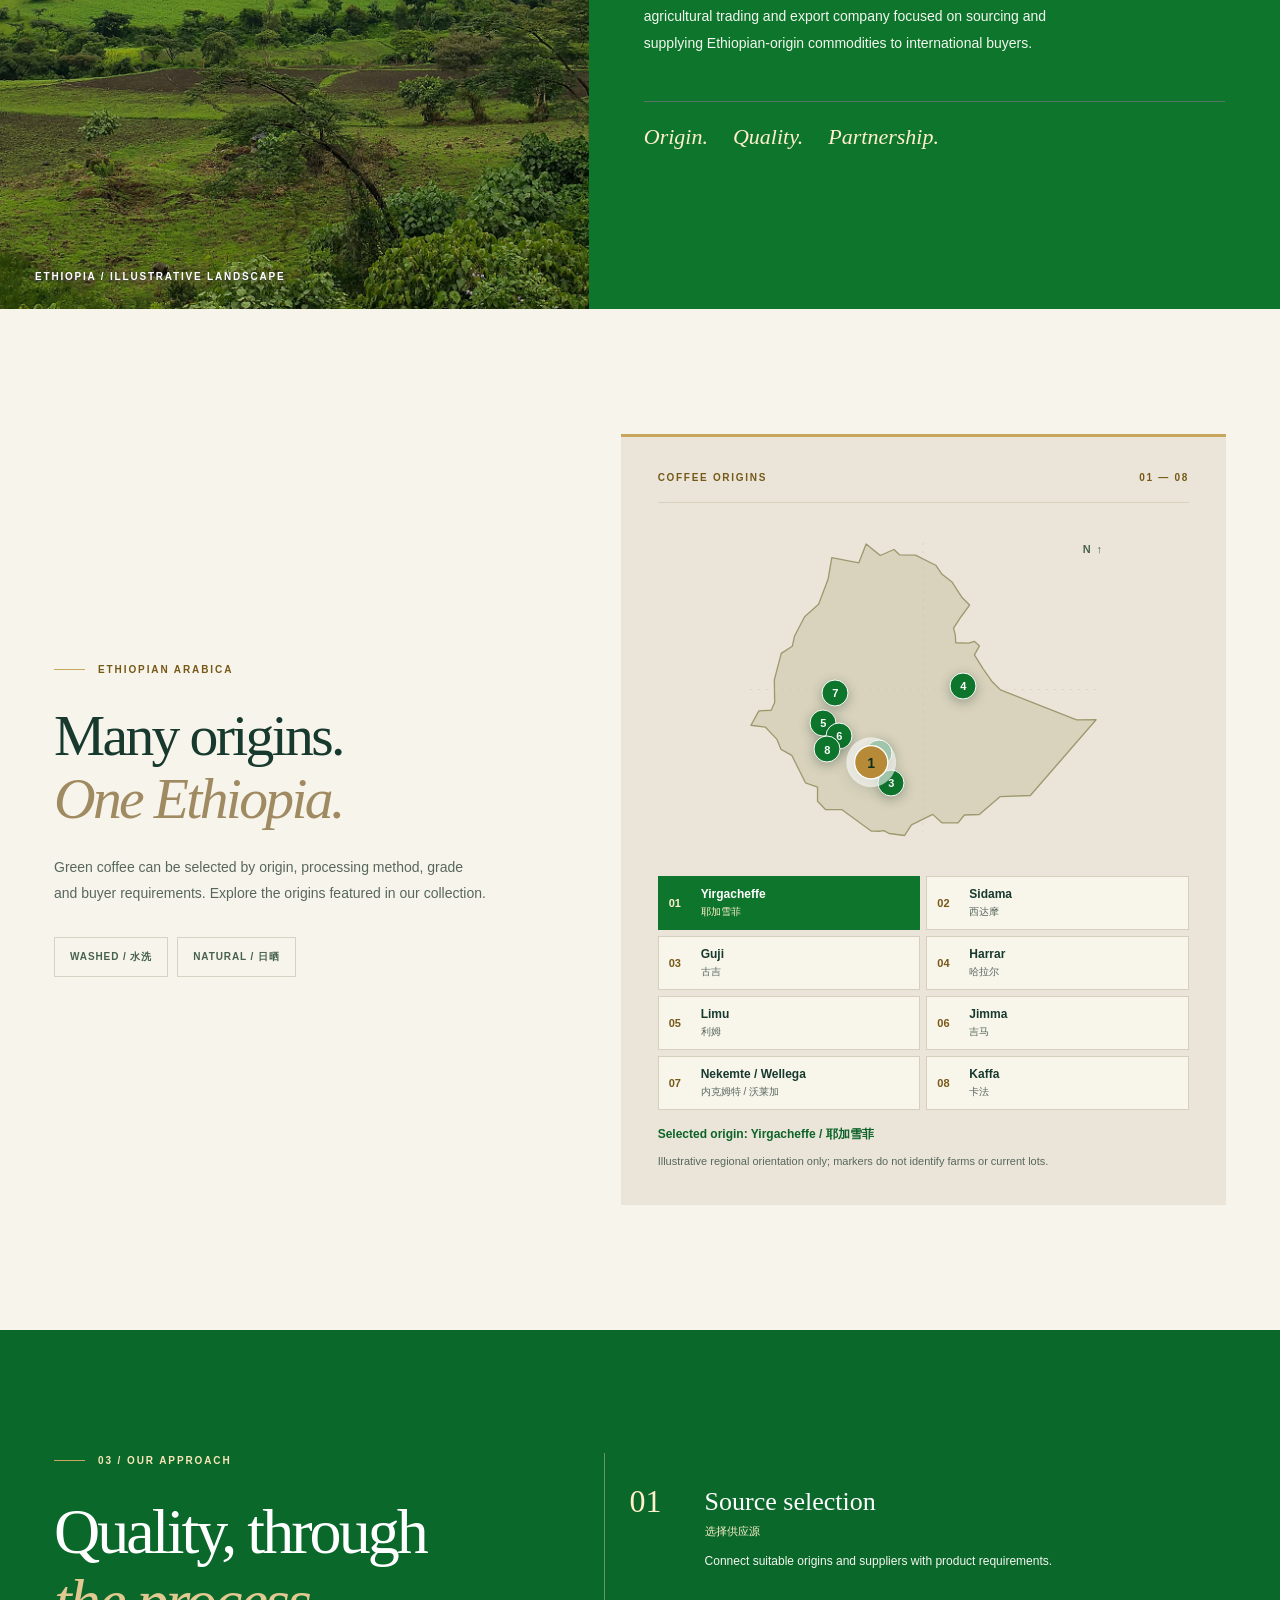
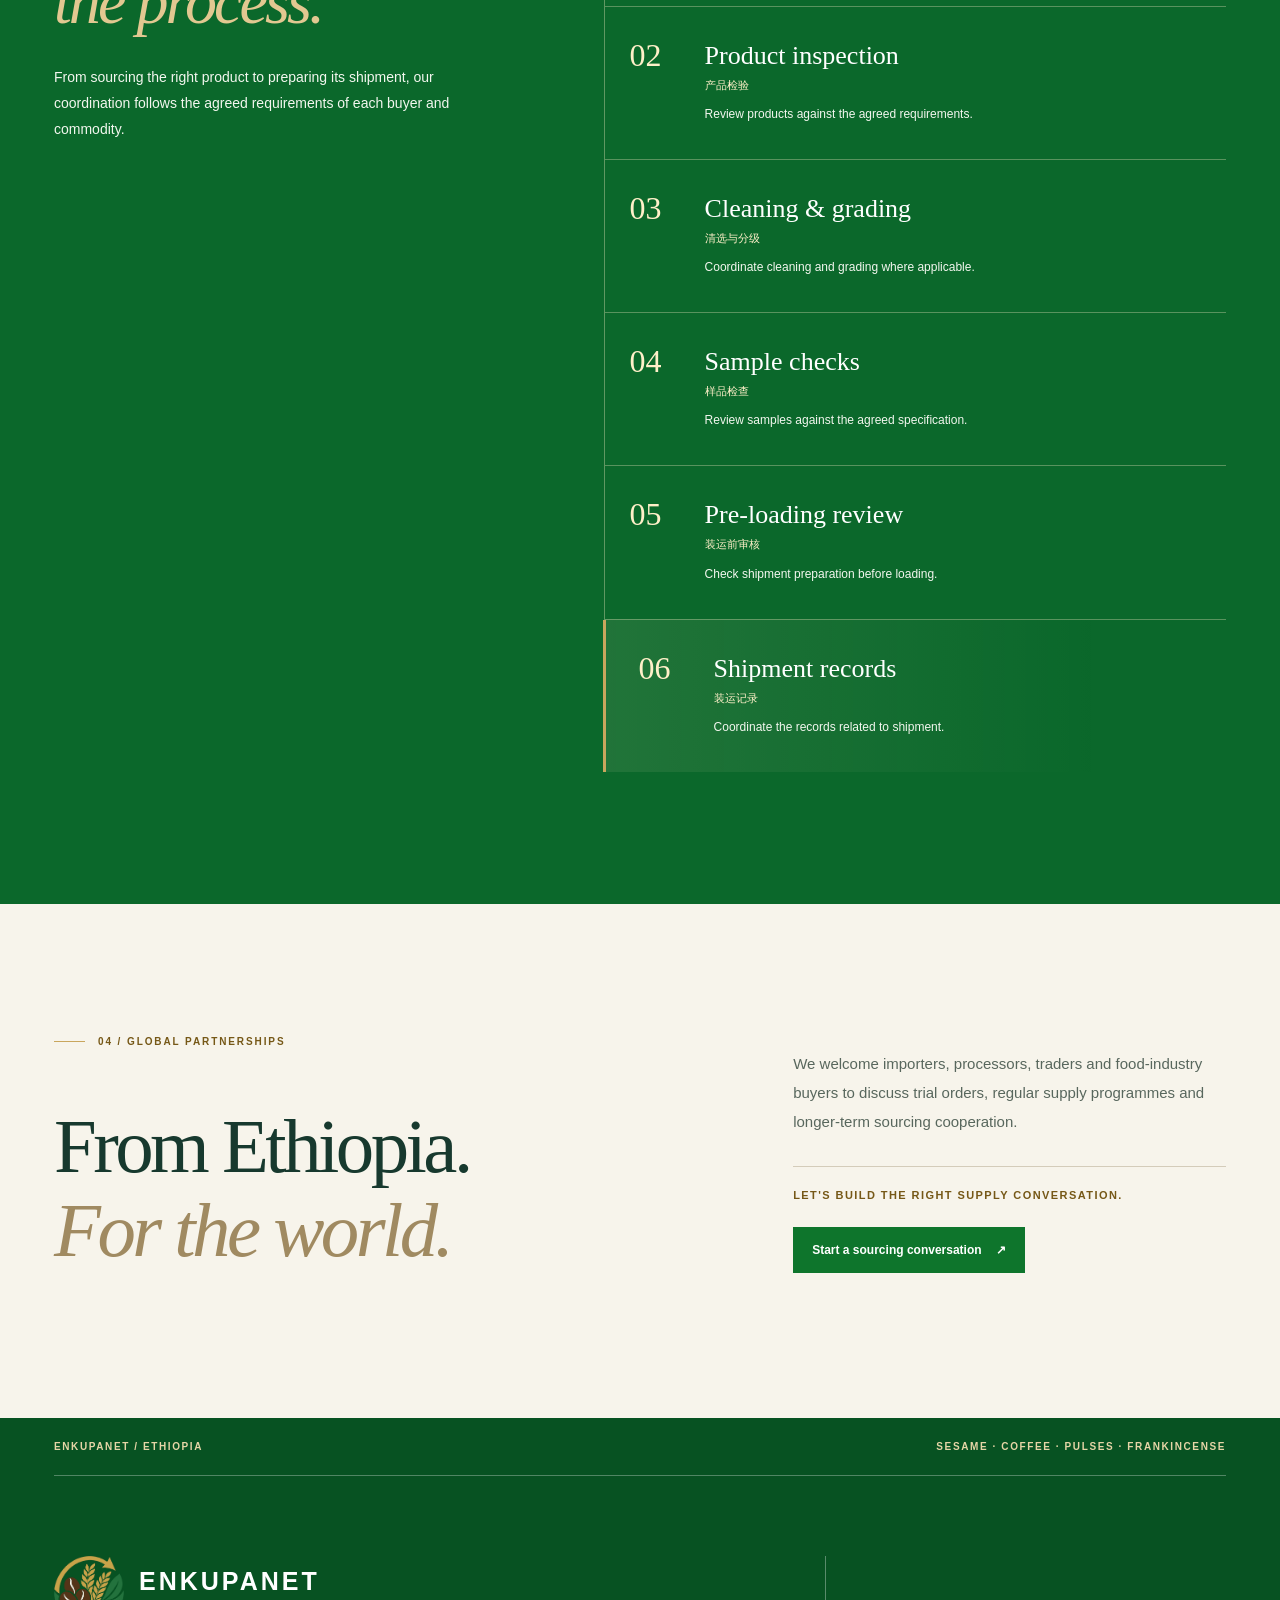
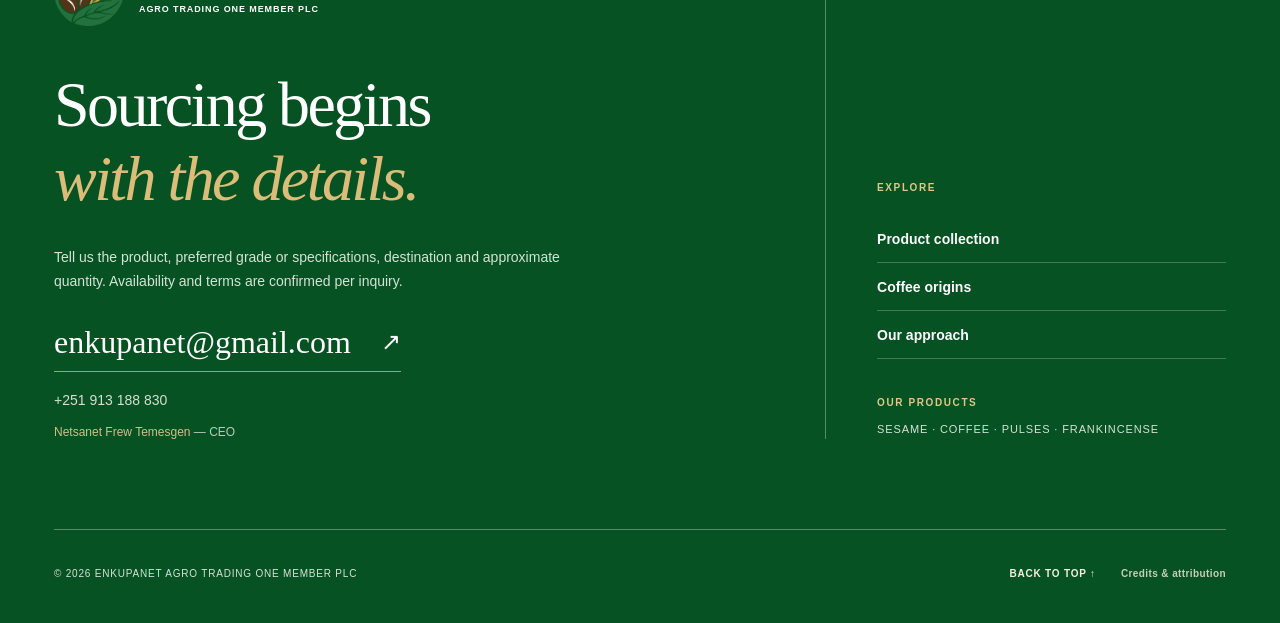
==== commit a6016475: "Refine compact mobile menu with editorial green coffee image" ====
--- a/index.html
+++ b/index.html
@@ -37,7 +37,7 @@
   <link rel="icon" href="assets/brand-mark.png" type="image/png" />
   <link rel="preload" href="assets/green-coffee.webp" as="image" />
   <link rel="stylesheet" href="styles.css?v=20261031emerald" />
-  <link rel="stylesheet" href="premium.css?v=20261101navclean3" />
+  <link rel="stylesheet" href="premium.css?v=20261101coffeeNav1" />
   <script src="site-data.js?v=20261101navclean3" defer></script>
   <script src="app.js?v=20261101navclean3" defer></script>
 </head>
--- a/premium.css
+++ b/premium.css
@@ -477,9 +477,9 @@
 .dialog-share:hover{color:#075522}
 .dialog-inquiry-note{margin-top:8px}
 @media(max-width:920px){
- .main-nav.open{min-height:calc(100dvh - 100px);padding-top:29px}
- .main-nav.open a{font:400 clamp(23px,5vw,35px)/1.25 var(--serif);padding:15px 0}
- .main-nav.open .mobile-nav-contact{font:700 14px var(--sans);margin-top:auto}
+
+
+
  .approach-layout{grid-template-columns:1fr;gap:48px}
  .approach-header{position:static}
  .approach-section h2{max-width:680px}
@@ -565,52 +565,32 @@
 .step { opacity: 1; }
 .footer-bottom, .footer-bottom summary { color: #d5e3d7; }
 
-/* Compact editorial mobile navigation and unobtrusive footer attribution. */
-.nav-panel-head,.nav-panel-foot,.nav-number,.nav-arrow{display:none}
-.footer-bottom .footer-credits-link{margin-left:0;opacity:.78;font-size:10px;letter-spacing:.055em;text-decoration:none;white-space:nowrap}
-.footer-bottom .footer-credits-link:hover{opacity:1;color:#fff;text-decoration:underline;text-underline-offset:4px}
+
+/* Clean minimal navigation, responsive dropdown without excess space. */
+.footer-bottom .footer-credits-link{margin-left:0;opacity:.8;font-size:10px;letter-spacing:.04em}
+.footer-bottom .footer-credits-link:hover{opacity:1;text-decoration:underline;text-underline-offset:4px}
+@media(min-width:921px){
+ .site-header .main-nav{display:flex;align-items:center;gap:clamp(14px,2vw,32px);margin-left:auto;min-width:0}
+ .site-header .main-nav>a:not(.mobile-nav-contact){display:inline-flex;white-space:nowrap;font:600 12px/1.3 var(--sans);color:#244635;min-height:44px;align-items:center}
+ .site-header .main-nav .mobile-nav-contact{display:none!important}
+ .site-header .nav-end{flex:0 0 auto;gap:clamp(12px,1.5vw,23px)}
+ .site-header .nav-contact{white-space:nowrap}
+}
 @media(max-width:920px){
-  body.menu-open{overflow:hidden}
-  body.menu-open::before{content:"";position:fixed;inset:0;z-index:90;background:rgba(6,28,17,.43);backdrop-filter:blur(3px);-webkit-backdrop-filter:blur(3px)}
-  .site-header{isolation:isolate}
-  .site-header .main-nav{display:none;position:absolute;top:100%;left:0;right:0;z-index:30;margin:0;width:100%;height:auto;min-height:0;max-height:calc(100dvh - 69px);overflow-y:auto;overscroll-behavior:contain;padding:24px clamp(22px,5.6vw,50px) 28px;background:#f8f6ef;box-shadow:0 18px 45px rgba(6,29,17,.19);border-bottom:1px solid #d6d9c9;gap:0;align-items:stretch}
-  .site-header .main-nav.open{display:flex;min-height:0;padding-top:24px}
-  .main-nav.open{animation:enk-nav-arrive .32s cubic-bezier(.2,.8,.2,1) both}
-  .nav-panel-head{display:flex;justify-content:space-between;align-items:center;gap:20px;padding:0 0 14px;border-bottom:1px solid #bcc8b6;color:#52715b;font:700 10px/1.4 var(--sans);letter-spacing:.14em}
-  .site-header .main-nav>a:not(.mobile-nav-contact){display:grid;grid-template-columns:38px minmax(0,1fr) 26px;gap:12px;align-items:center;width:100%;min-height:69px;padding:11px 0;border-bottom:1px solid #d8ded1;color:#163f2b;font:400 clamp(23px,4.8vw,31px)/1.22 var(--serif);white-space:normal;transition:padding-left .23s,color .23s}
-  .site-header .main-nav>a:not(.mobile-nav-contact):is(:hover,:focus-visible){padding-left:6px;color:#0e752c}
-  .site-header .main-nav>a .nav-number{display:inline;color:#997b41;font:700 10px/1 var(--sans);letter-spacing:.06em}
-  .site-header .main-nav>a .nav-arrow{display:inline;text-align:right;color:#627b6a;font:400 20px/1 var(--sans);transition:transform .2s}
-  .site-header .main-nav>a:is(:hover,:focus-visible) .nav-arrow{transform:translate(3px,-3px)}
-  .main-nav .nav-panel-foot{display:grid;grid-template-columns:minmax(0,1fr) minmax(155px,.8fr);gap:18px;align-items:center;margin-top:24px}
-  .nav-panel-note{align-self:center;min-width:0}
-  .nav-panel-note>span{display:block;font:750 9px/1.5 var(--sans);letter-spacing:.12em;color:#92733a}
-  .nav-panel-note p{margin:7px 0 0;color:#4c6052;font:500 12px/1.6 var(--sans)}
-  .site-header .main-nav .mobile-nav-contact{display:flex!important;align-items:center;justify-content:space-between;min-height:54px;height:auto;padding:14px 17px!important;margin:0;background:#0e752c;color:#fff;font:700 12px/1.4 var(--sans);border:1px solid #0e752c!important;white-space:normal;gap:10px;transition:background .2s,transform .2s}
-  .site-header .main-nav .mobile-nav-contact:hover{background:#075522;transform:translateY(-2px)}
-  .mobile-nav-contact>span:last-child{font-size:18px}
-  .mobile-toggle{border-radius:50%;z-index:2;transition:background-color .2s}
-  .mobile-toggle[aria-expanded="true"]{background:rgba(14,117,44,.075)}
-  .mobile-toggle:focus-visible{outline:2px solid #0e752c;outline-offset:3px}
-  .footer-bottom{gap:15px 24px}
+ body.menu-open{overflow:hidden}
+ body.menu-open::before{content:"";position:fixed;inset:0;z-index:90;background:rgba(6,27,15,.45);backdrop-filter:blur(2px)}
+ .site-header{isolation:isolate}
+ .site-header .main-nav{display:none;position:absolute;inset:100% 0 auto;z-index:30;width:100%;max-height:calc(100dvh - 76px);overflow-y:auto;overscroll-behavior:contain;margin:0;padding:18px clamp(22px,5vw,42px) 26px;background:#f8f6ef;border-bottom:1px solid #d8dfd0;box-shadow:0 15px 35px rgba(12,37,23,.15);flex-direction:column;align-items:stretch;gap:0}
+ .site-header .main-nav.open{display:flex;min-height:0;height:auto;padding-top:18px;animation:enk-menu-drop .26s ease both}
+ .site-header .main-nav>a:not(.mobile-nav-contact){display:flex;min-height:67px;align-items:center;padding:13px 0;border:0;border-bottom:1px solid #d6dcd0;white-space:normal;font:400 clamp(23px,5.5vw,29px)/1.2 var(--serif);color:#173d2d;transition:color .2s}
+ .site-header .main-nav>a:not(.mobile-nav-contact):hover{color:#0e752c}
+ .site-header .main-nav .mobile-nav-contact{display:flex!important;min-height:55px;align-items:center;justify-content:space-between;width:100%;gap:15px;padding:15px 18px!important;margin:21px 0 0!important;background:#0e752c;color:white;border:1px solid #0e752c!important;font:700 13px/1.3 var(--sans);white-space:normal}
+ .site-header .main-nav .mobile-nav-contact span:last-child{font-size:19px}
 }
 @media(max-width:640px){
- .site-header .main-nav{max-height:calc(100dvh - 69px);padding:20px 20px 23px}
- .site-header .main-nav.open{padding-top:20px}
- .site-header .main-nav>a:not(.mobile-nav-contact){grid-template-columns:30px minmax(0,1fr) 24px;gap:10px;min-height:65px;font-size:clamp(21px,6.2vw,29px)}
- .main-nav .nav-panel-foot{grid-template-columns:minmax(0,1fr) minmax(144px,.9fr);gap:12px;margin-top:21px}
- .nav-panel-note p{font-size:11px}
- .site-header .main-nav .mobile-nav-contact{padding:13px 12px!important}
- .footer-bottom .footer-credits-link{width:100%;margin-top:0}
-}
-@media(max-width:370px){
- .site-header .main-nav{padding-left:16px;padding-right:16px}
- .main-nav .nav-panel-foot{grid-template-columns:1fr;gap:15px}
- .site-header .main-nav .mobile-nav-contact{width:100%}
-}
-@keyframes enk-nav-arrive{from{opacity:0;transform:translateY(-12px)}to{opacity:1;transform:translateY(0)}}
-@media(prefers-reduced-motion:reduce){
- .main-nav.open{animation:none}
- .site-header .main-nav>a,.site-header .main-nav>a .nav-arrow,.site-header .main-nav .mobile-nav-contact{transition:none}
- body.menu-open::before{backdrop-filter:none;-webkit-backdrop-filter:none}
-}
+ .site-header .main-nav{max-height:calc(100dvh - 69px);padding:12px 22px 24px}
+ .site-header .main-nav.open{padding-top:12px}
+ .site-header .main-nav>a:not(.mobile-nav-contact){min-height:62px;font-size:clamp(23px,6.3vw,29px)}
+}
+@keyframes enk-menu-drop{from{opacity:0;transform:translateY(-8px)}to{opacity:1;transform:translateY(0)}}
+@media(prefers-reduced-motion:reduce){.site-header .main-nav.open{animation:none}}
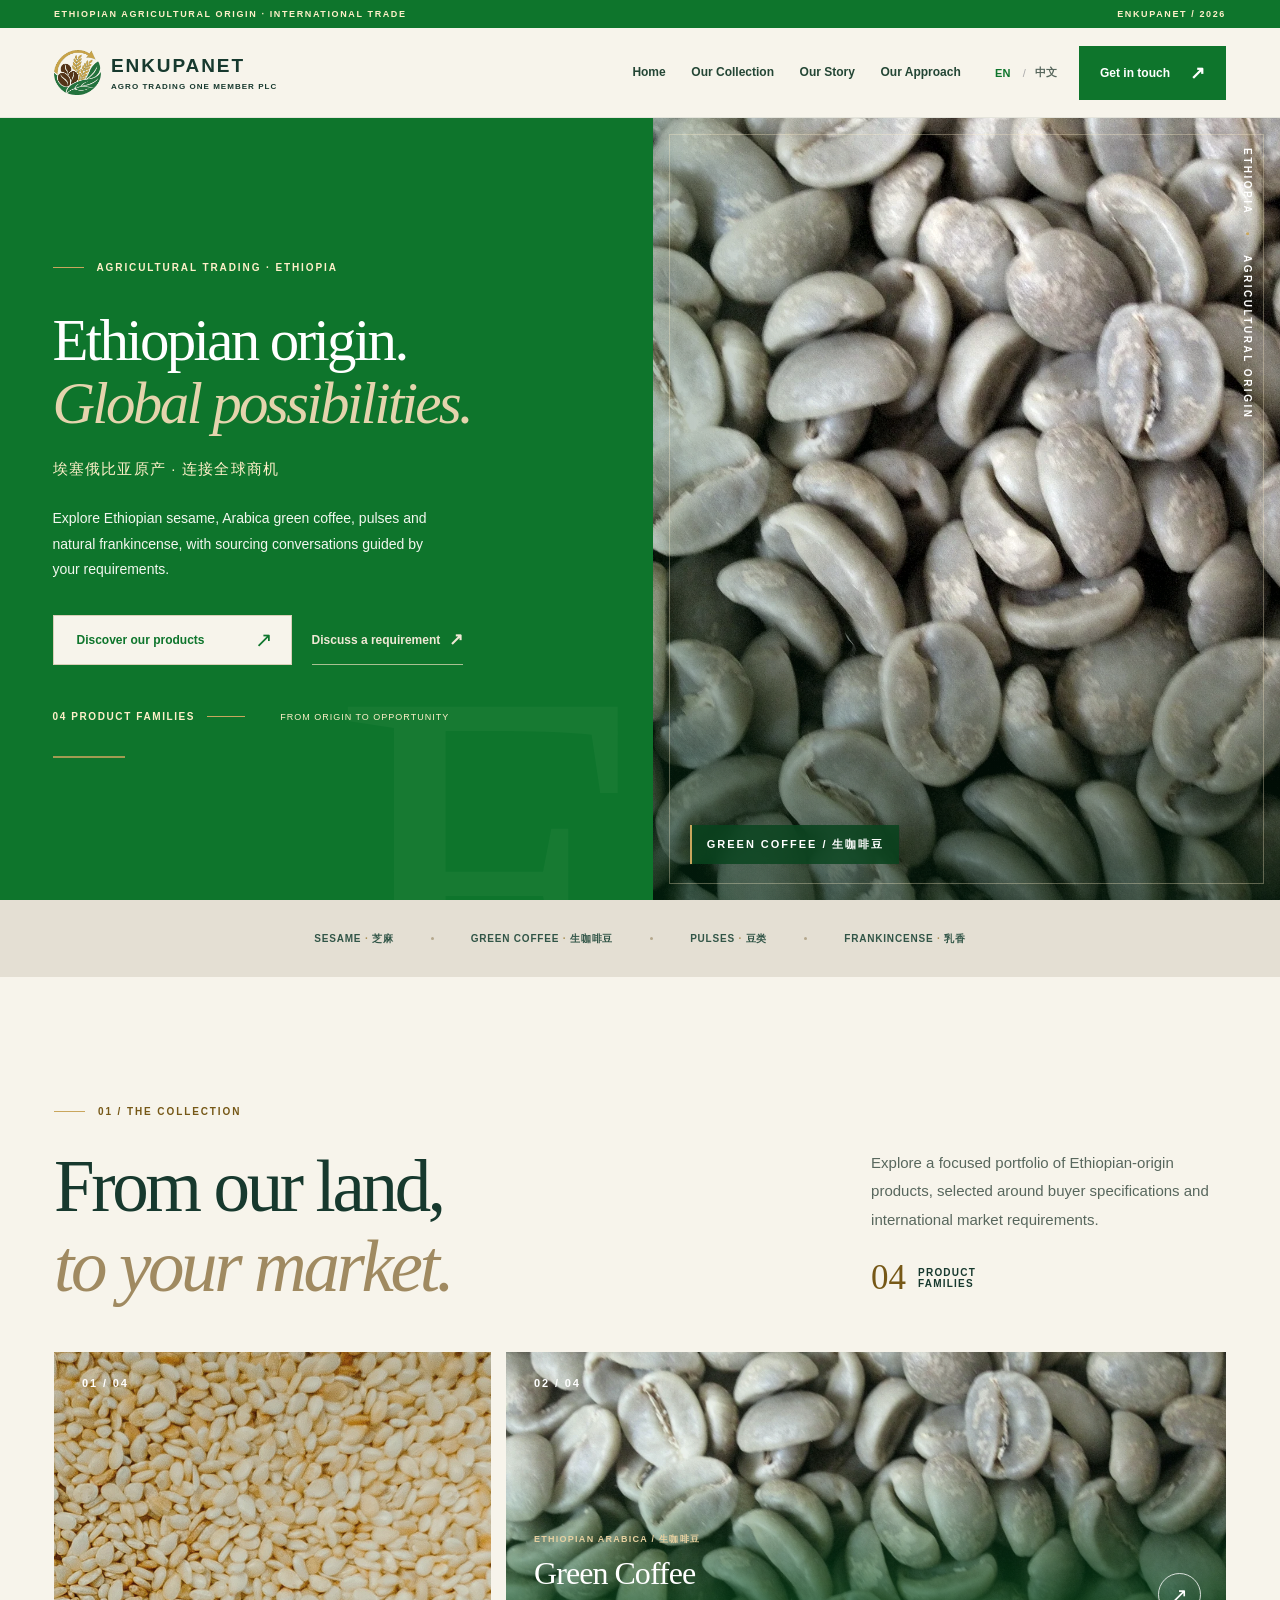
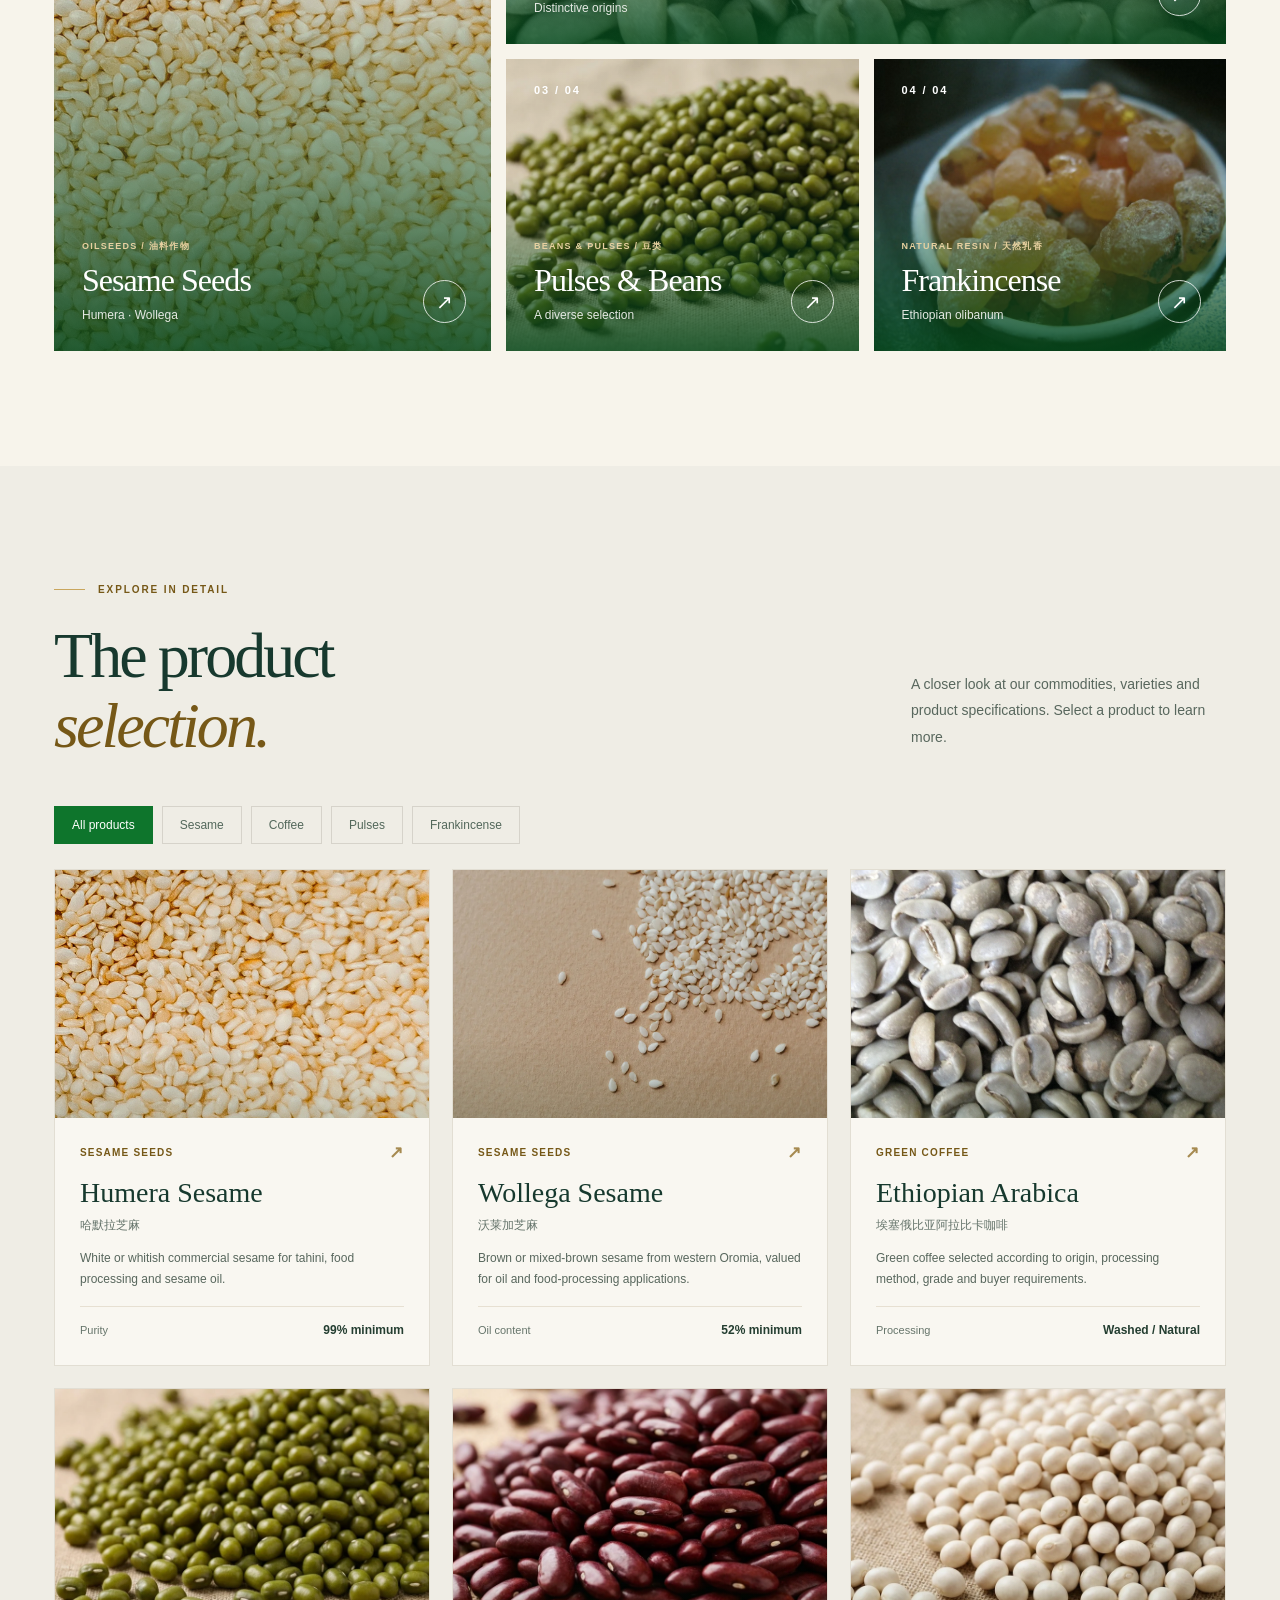
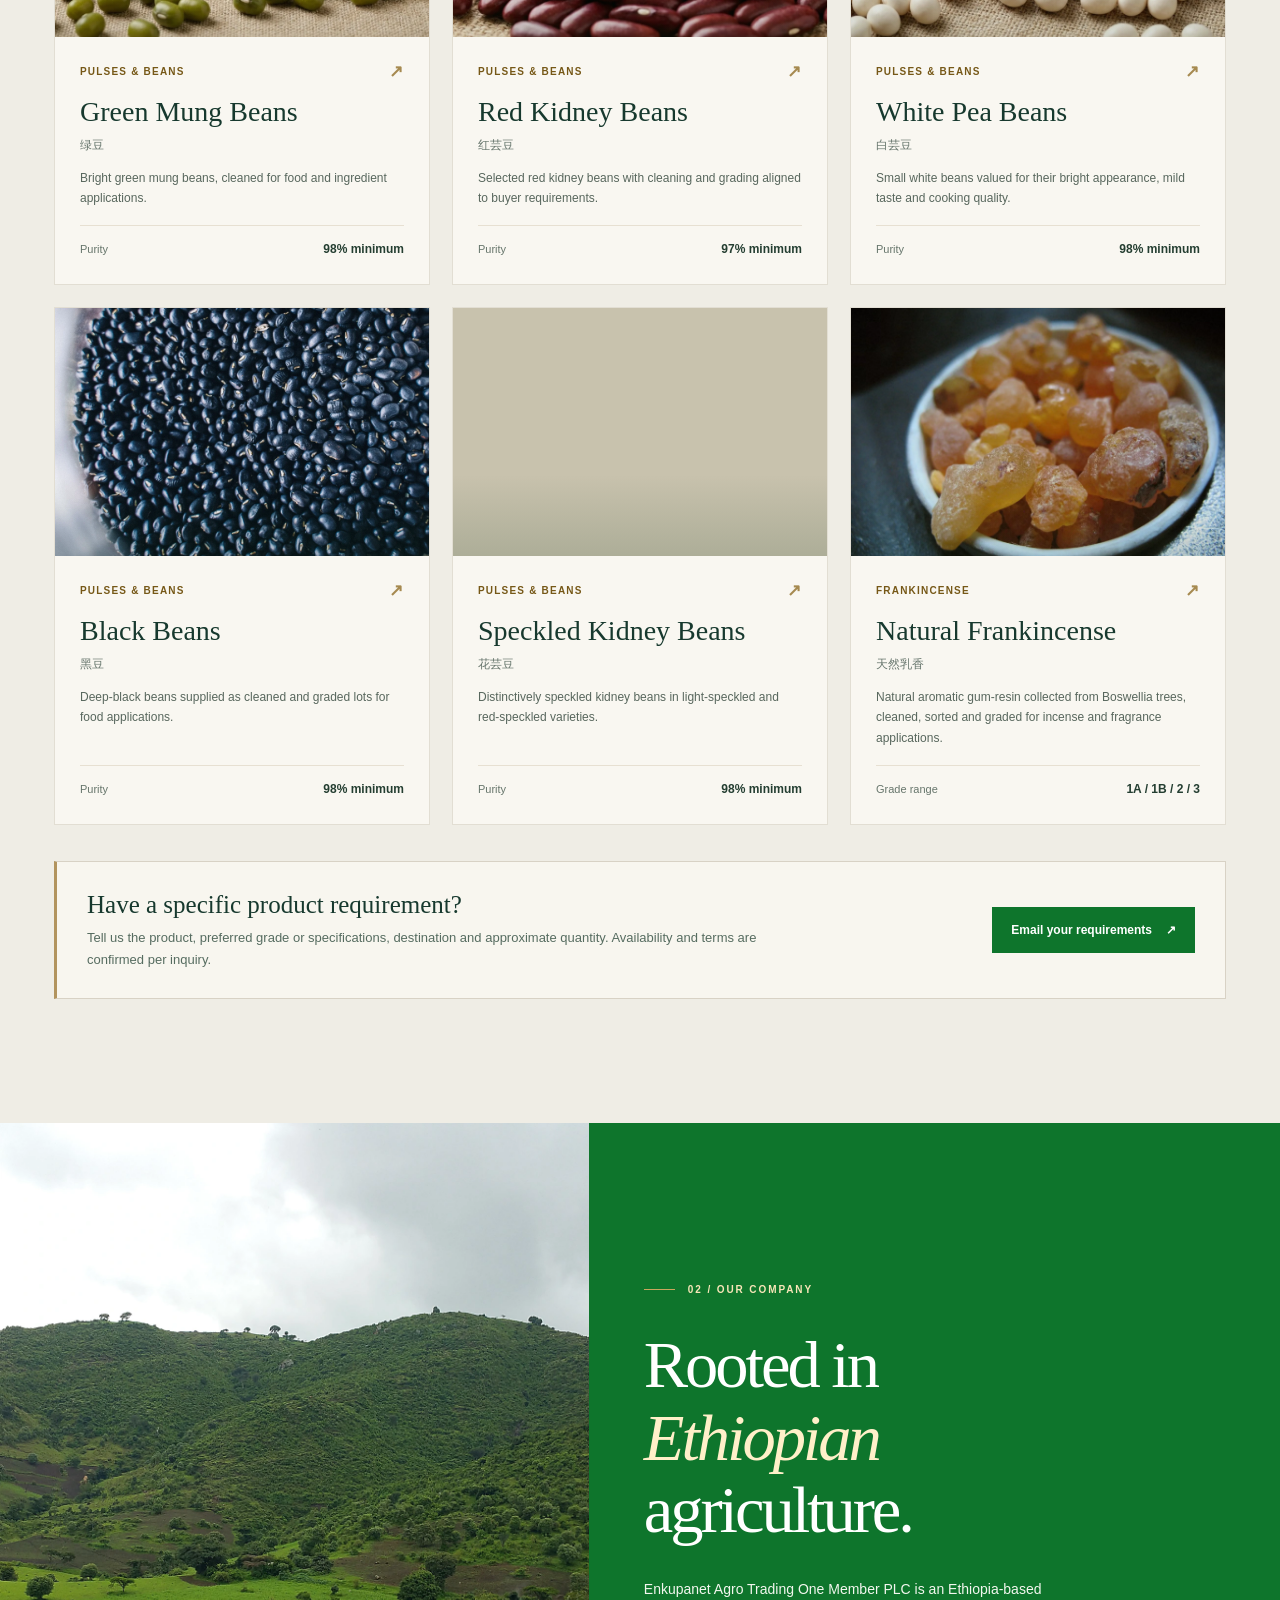
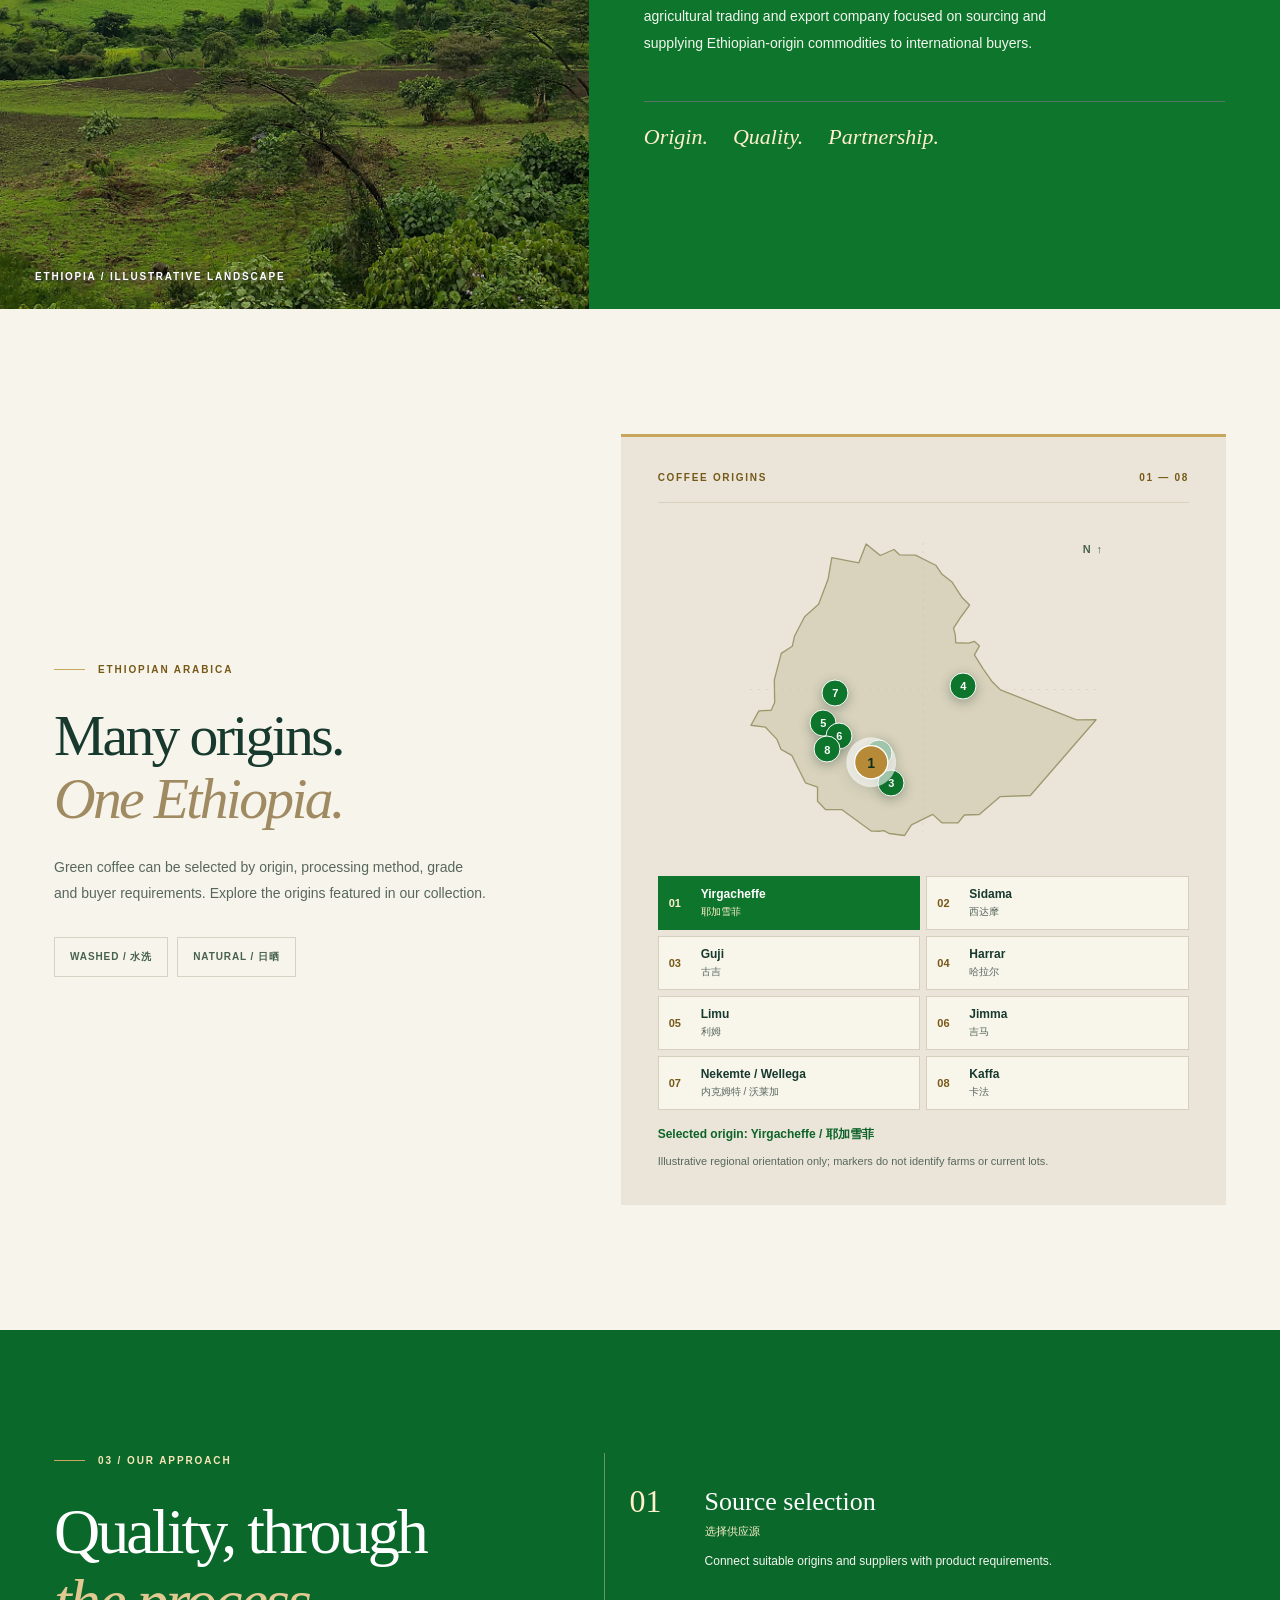
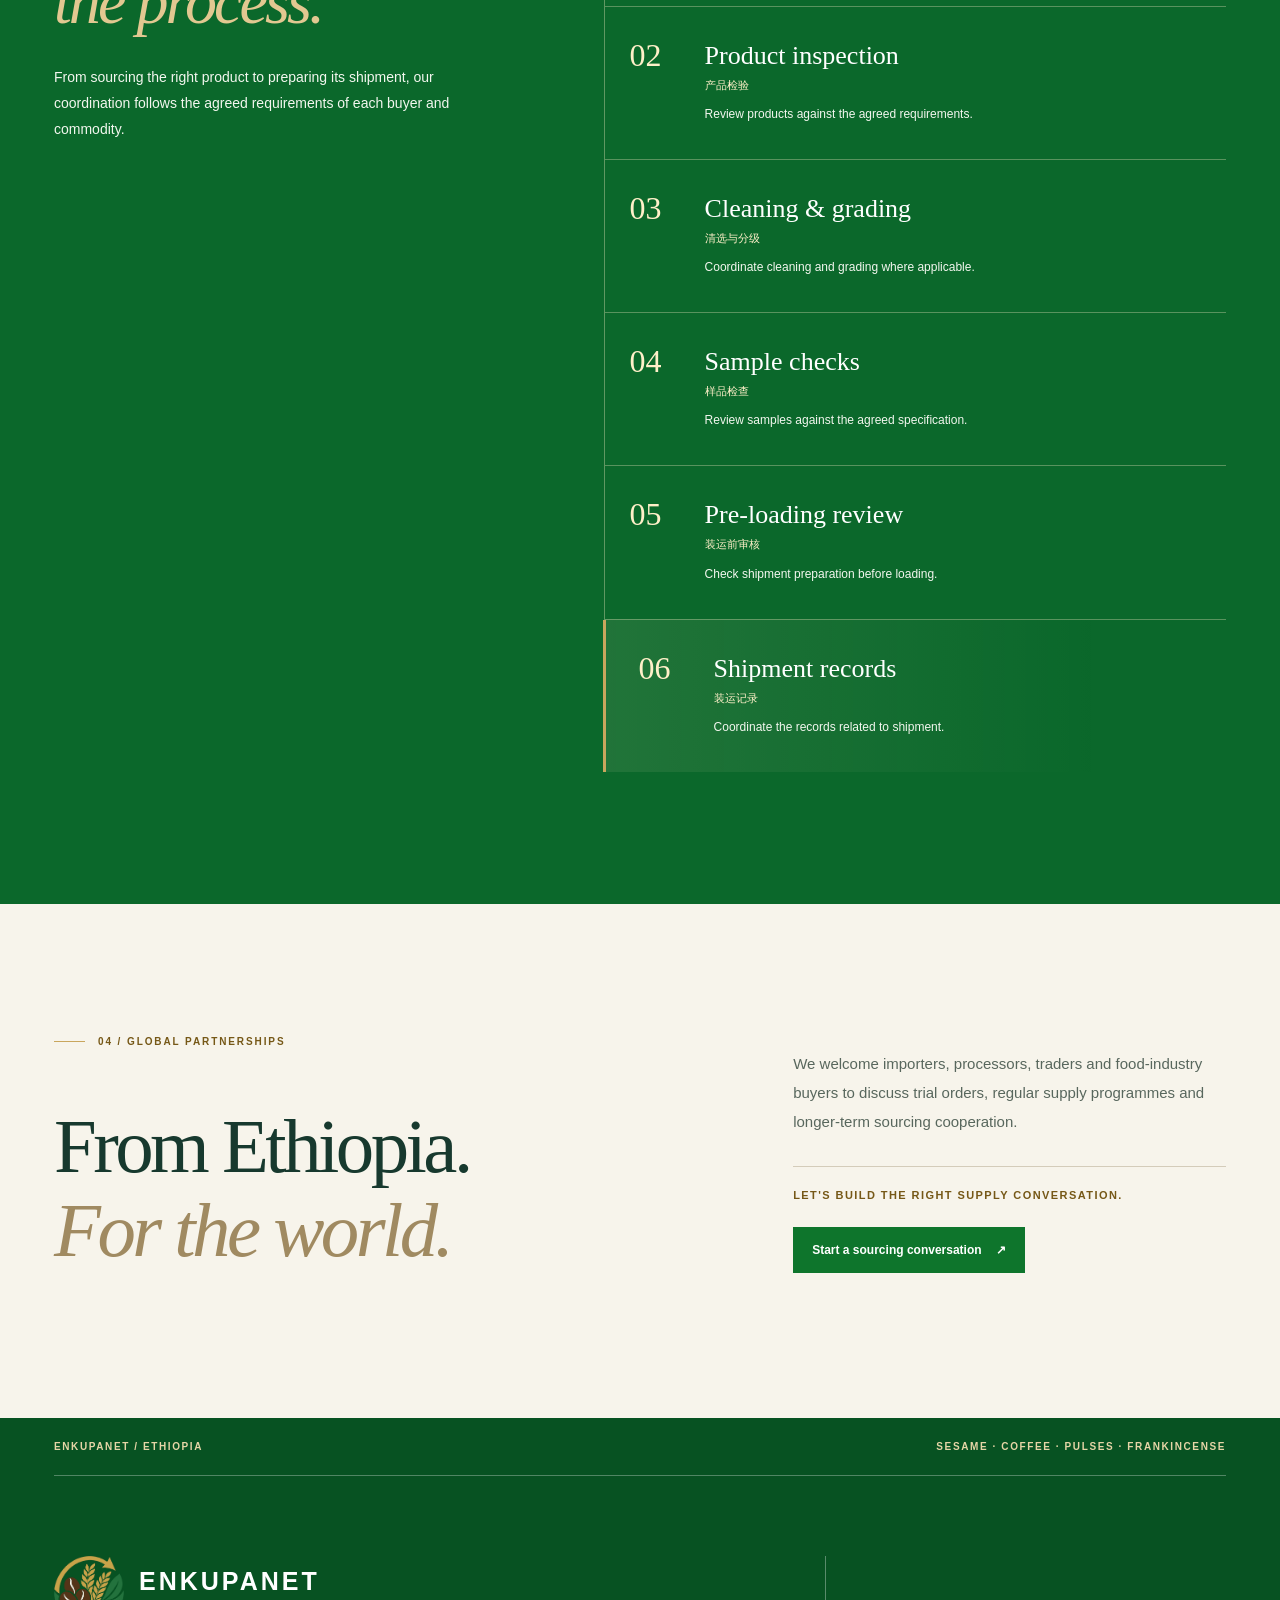
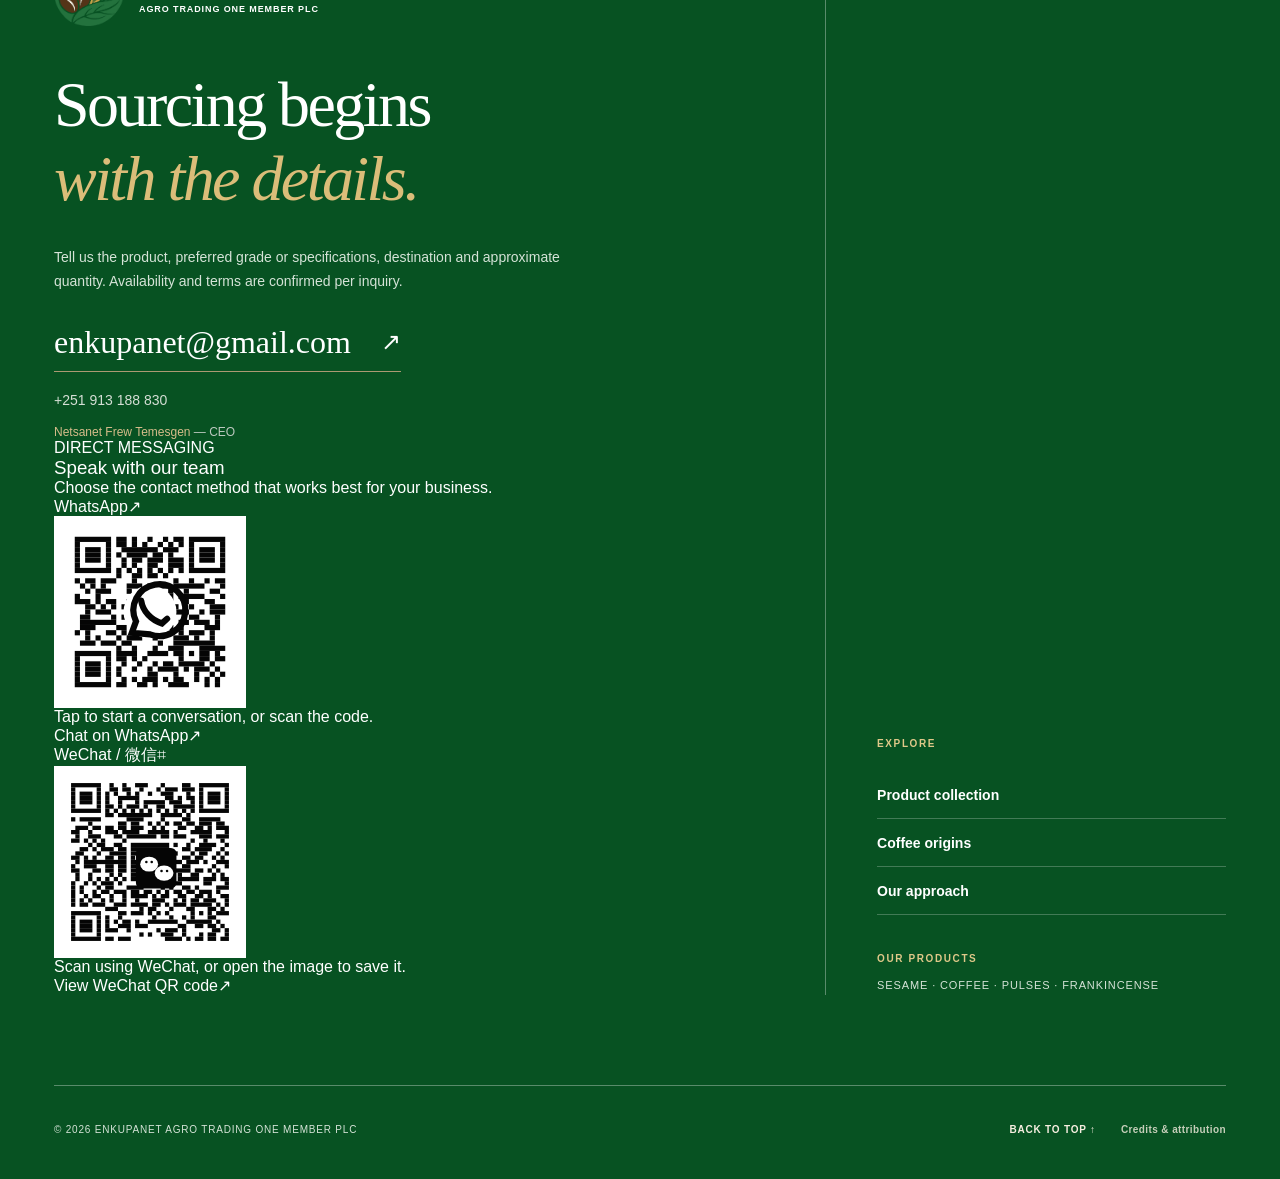
==== commit ce153416: "Integrate bilingual WhatsApp and WeChat contact cards" ====
--- a/index.html
+++ b/index.html
@@ -37,8 +37,8 @@
   <link rel="icon" href="assets/brand-mark.png" type="image/png" />
   <link rel="preload" href="assets/green-coffee.webp" as="image" />
   <link rel="stylesheet" href="styles.css?v=20261031emerald" />
-  <link rel="stylesheet" href="premium.css?v=20261101coffeeNav1" />
-  <script src="site-data.js?v=20261101navclean3" defer></script>
+  <link rel="stylesheet" href="premium.css?v=20261101messaging2" />
+  <script src="site-data.js?v=20261101messaging2" defer></script>
   <script src="app.js?v=20261101navclean3" defer></script>
 </head>
 <body>
@@ -152,6 +152,23 @@
             <a class="footer-email" href="mailto:enkupanet@gmail.com">enkupanet@gmail.com <span aria-hidden="true">↗</span></a>
             <a class="footer-phone" href="tel:+251913188830">+251 913 188 830</a>
             <p class="footer-contact-person">Netsanet Frew Temesgen <span>— CEO</span></p>
+<section class="messaging-section" aria-labelledby="messagingHeading">
+          <div class="messaging-heading"><span class="messaging-overline" data-i18n="messagingEyebrow">DIRECT MESSAGING</span><h3 id="messagingHeading" data-i18n="messagingTitle">Speak with our team</h3><p data-i18n="messagingIntro">Choose the contact method that works best for your business.</p></div>
+          <div class="messaging-grid">
+            <article class="messaging-card">
+              <div class="messaging-card-heading"><span class="messaging-platform">WhatsApp</span><span class="messaging-platform-mark" aria-hidden="true">↗</span></div>
+              <div class="messaging-qr"><img src="assets/whatsapp-contact.svg" width="192" height="192" loading="lazy" decoding="async" alt="WhatsApp QR code for Enkupanet business enquiries"/></div>
+              <p data-i18n="whatsappHint">Tap to start a conversation, or scan the code.</p>
+              <a class="messaging-action" href="https://wa.me/message/D5NRESKHXRZYG1?src=qr" target="_blank" rel="noopener noreferrer"><span data-i18n="whatsappAction">Chat on WhatsApp</span><span aria-hidden="true">↗</span></a>
+            </article>
+            <article class="messaging-card">
+              <div class="messaging-card-heading"><span class="messaging-platform">WeChat / 微信</span><span class="messaging-platform-mark" aria-hidden="true">⌗</span></div>
+              <a class="messaging-qr messaging-qr-open" href="assets/wechat-contact.svg" target="_blank" rel="noopener noreferrer" aria-label="Open larger WeChat QR code"><img src="assets/wechat-contact.svg" width="192" height="192" loading="lazy" decoding="async" alt="WeChat QR code shared by Enkupanet for buyers in China"/></a>
+              <p data-i18n="wechatHint">Scan using WeChat, or open the image to save it.</p>
+              <a class="messaging-action messaging-action-outline" href="assets/wechat-contact.svg" target="_blank" rel="noopener noreferrer"><span data-i18n="wechatAction">View WeChat QR code</span><span aria-hidden="true">↗</span></a>
+            </article>
+          </div>
+        </section>
           </div>
           <nav class="footer-directory" aria-labelledby="footerExploreHeading">
             <h3 id="footerExploreHeading" data-i18n="footerExplore">Explore</h3>
--- a/premium.css
+++ b/premium.css
@@ -594,3 +594,64 @@
 }
 @keyframes enk-menu-drop{from{opacity:0;transform:translateY(-8px)}to{opacity:1;transform:translateY(0)}}
 @media(prefers-reduced-motion:reduce){.site-header .main-nav.open{animation:none}}
+
+/* Mobile-only visual navigation enhancement: no decorative words or numbers. */
+@media(max-width:920px){
+  .site-header .main-nav.open{
+    padding-bottom:calc(23px + env(safe-area-inset-bottom,0px));
+    box-shadow:0 22px 44px rgba(7,35,17,.22);
+    border-bottom:1px solid rgba(13,65,28,.14);
+  }
+  .site-header .main-nav.open>a:not(.mobile-nav-contact){
+    font-size:clamp(23px,5.35vw,28px);
+    min-height:64px;
+    letter-spacing:-.012em;
+    transition:color .2s ease,transform .2s ease;
+  }
+  .site-header .main-nav.open>a:not(.mobile-nav-contact):is(:hover,:focus-visible){
+    color:#0e752c;
+    transform:translateX(4px);
+  }
+  .site-header .main-nav.open::after{
+    content:"";
+    display:block;
+    flex:none;
+    order:1;
+    height:clamp(92px,18vw,132px);
+    width:100%;
+    margin-top:19px;
+    border-radius:2px;
+    background-image:linear-gradient(90deg,rgba(6,52,25,.15),rgba(6,52,25,.02) 58%,rgba(6,52,25,.18)),url("assets/green-coffee.webp");
+    background-size:cover;
+    background-position:center 50%;
+    box-shadow:inset 0 0 0 1px rgba(10,53,27,.10);
+    pointer-events:none;
+  }
+  .site-header .main-nav.open .mobile-nav-contact{
+    order:2;
+    margin-top:16px!important;
+    min-height:55px;
+    border-radius:2px;
+    transition:background-color .2s ease,box-shadow .2s ease;
+  }
+  .site-header .main-nav.open .mobile-nav-contact:is(:hover,:focus-visible){
+    background:#075522;
+    box-shadow:0 6px 20px rgba(7,67,31,.18);
+  }
+  .site-header .mobile-toggle[aria-expanded="true"]{
+    background:rgba(14,117,44,.07);
+    border-radius:50%;
+  }
+}
+@media(max-width:640px){
+  .site-header .main-nav.open>a:not(.mobile-nav-contact){min-height:61px}
+  .site-header .main-nav.open::after{height:clamp(92px,24vw,112px);margin-top:17px}
+}
+@media(max-height:540px) and (max-width:920px){
+  .site-header .main-nav.open::after{height:68px}
+  .site-header .main-nav.open>a:not(.mobile-nav-contact){min-height:52px}
+}
+@media(prefers-reduced-motion:reduce){
+  .site-header .main-nav.open>a:not(.mobile-nav-contact),
+  .site-header .main-nav.open .mobile-nav-contact{transition:none}
+}
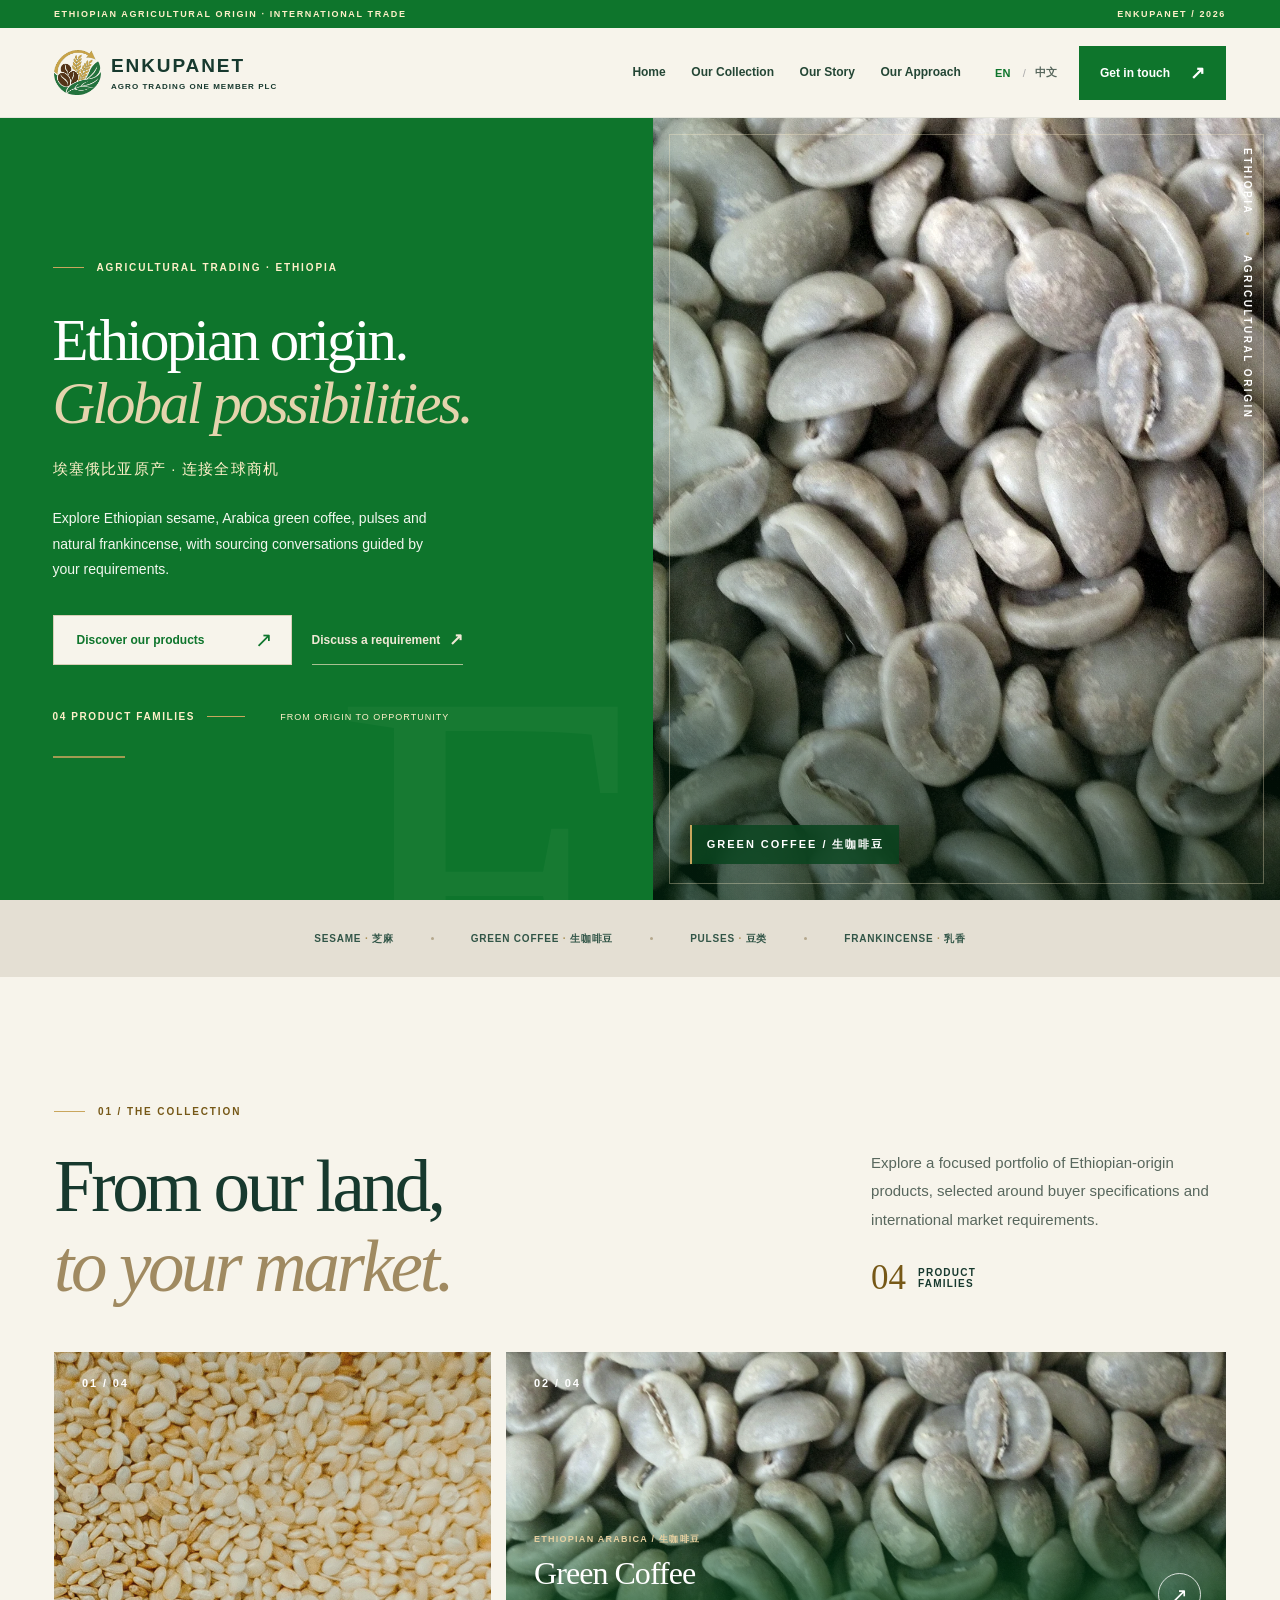
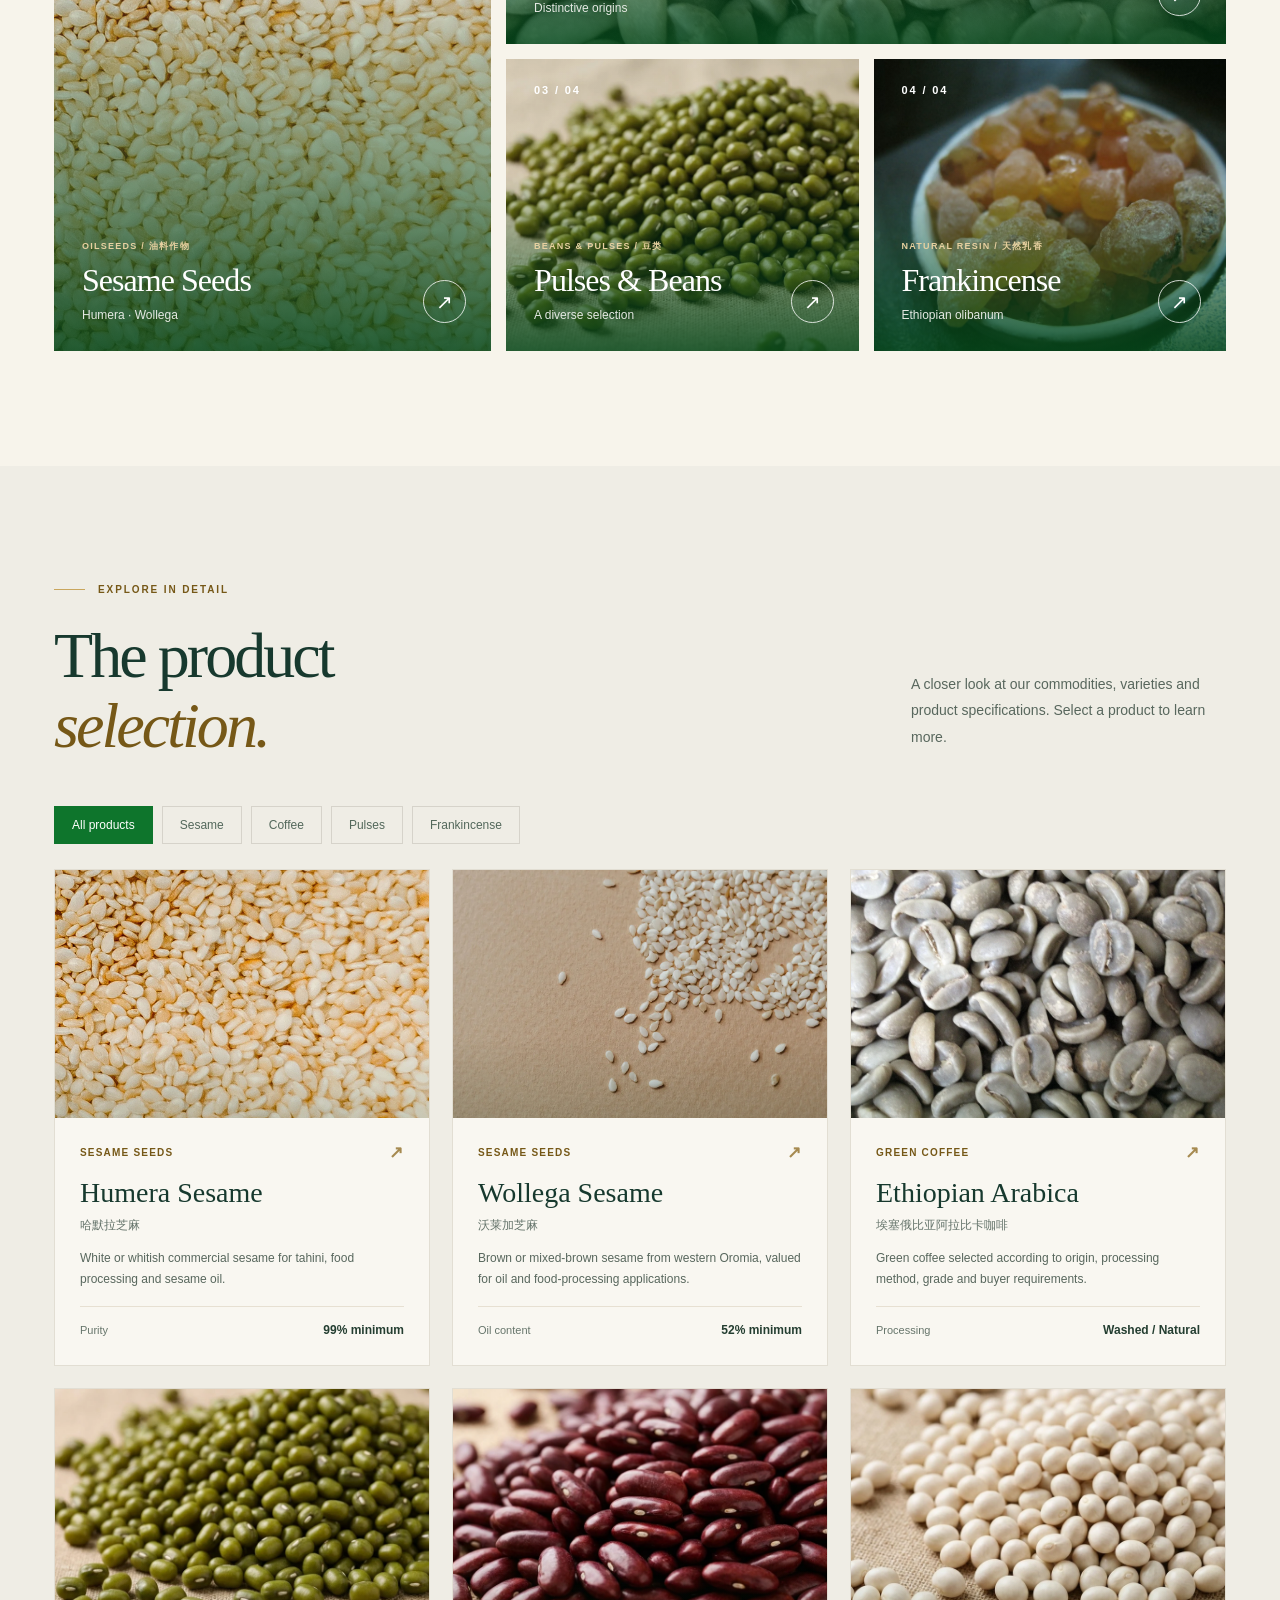
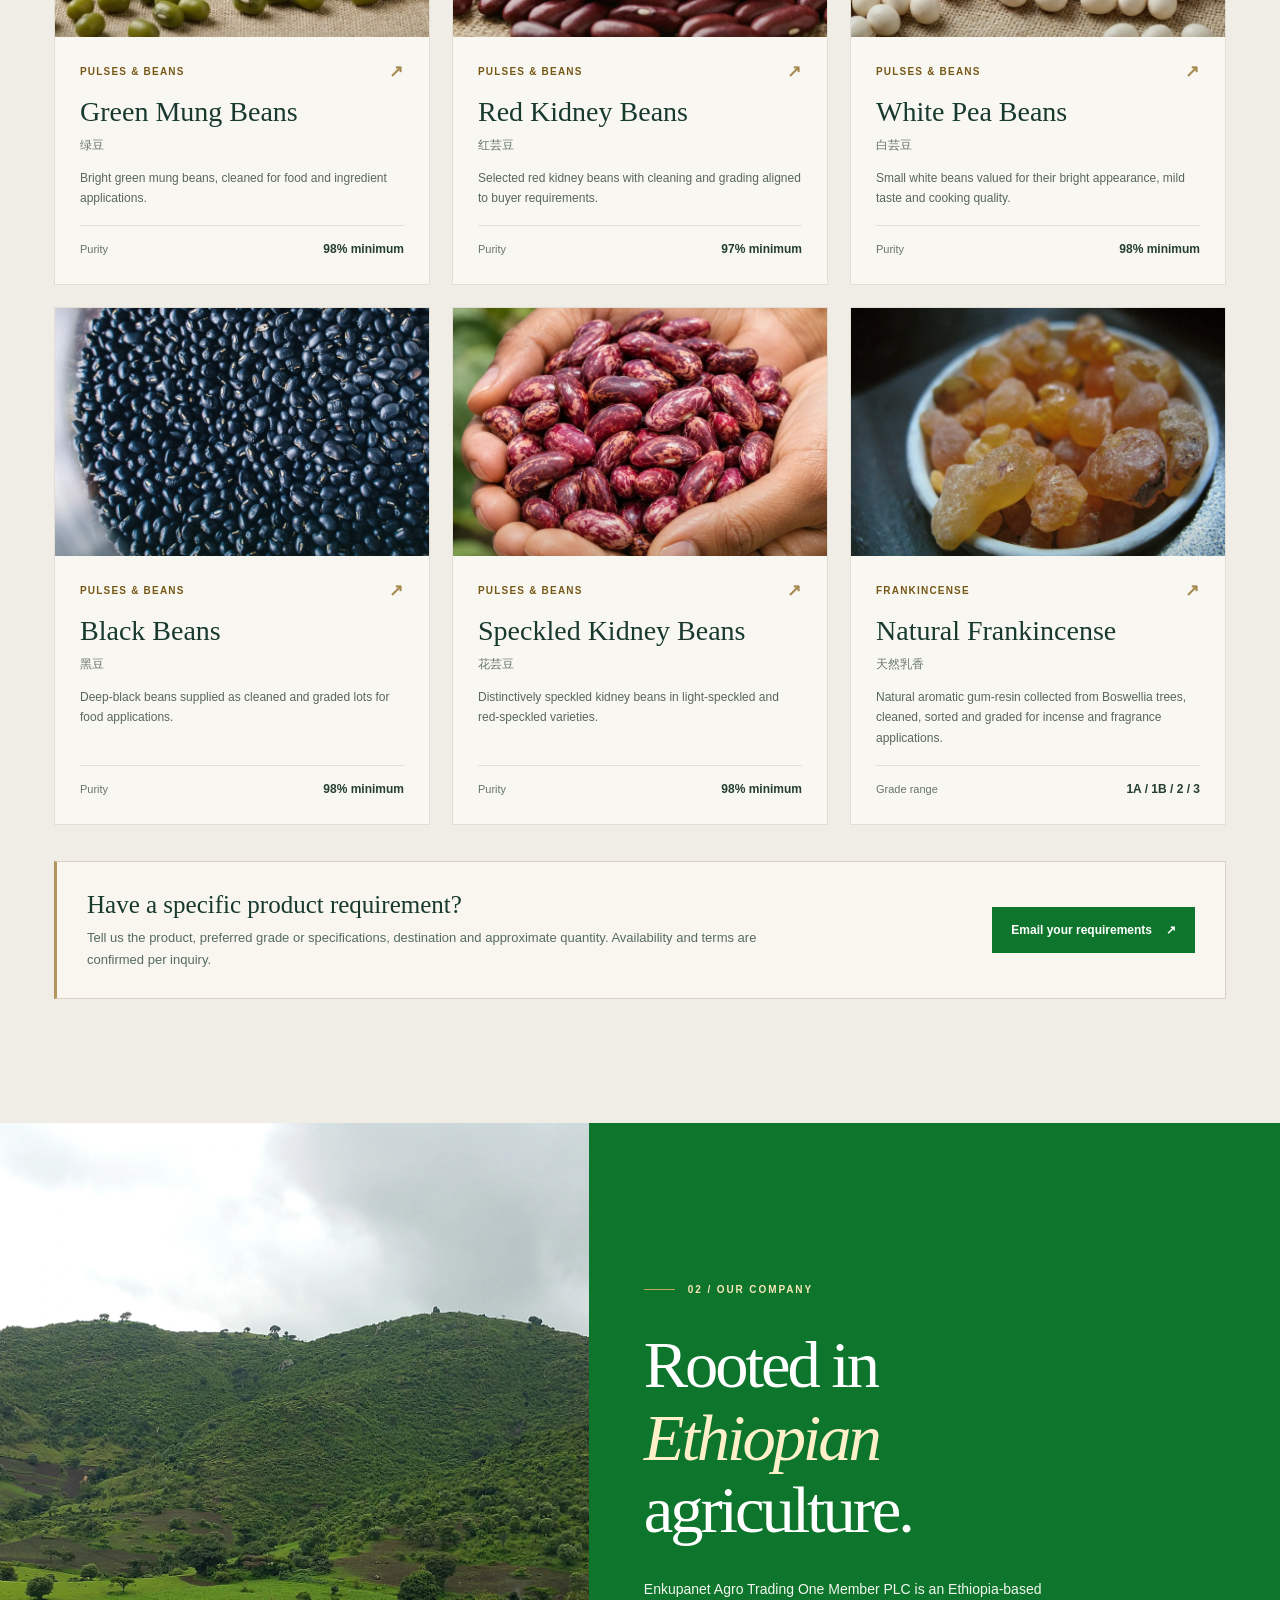
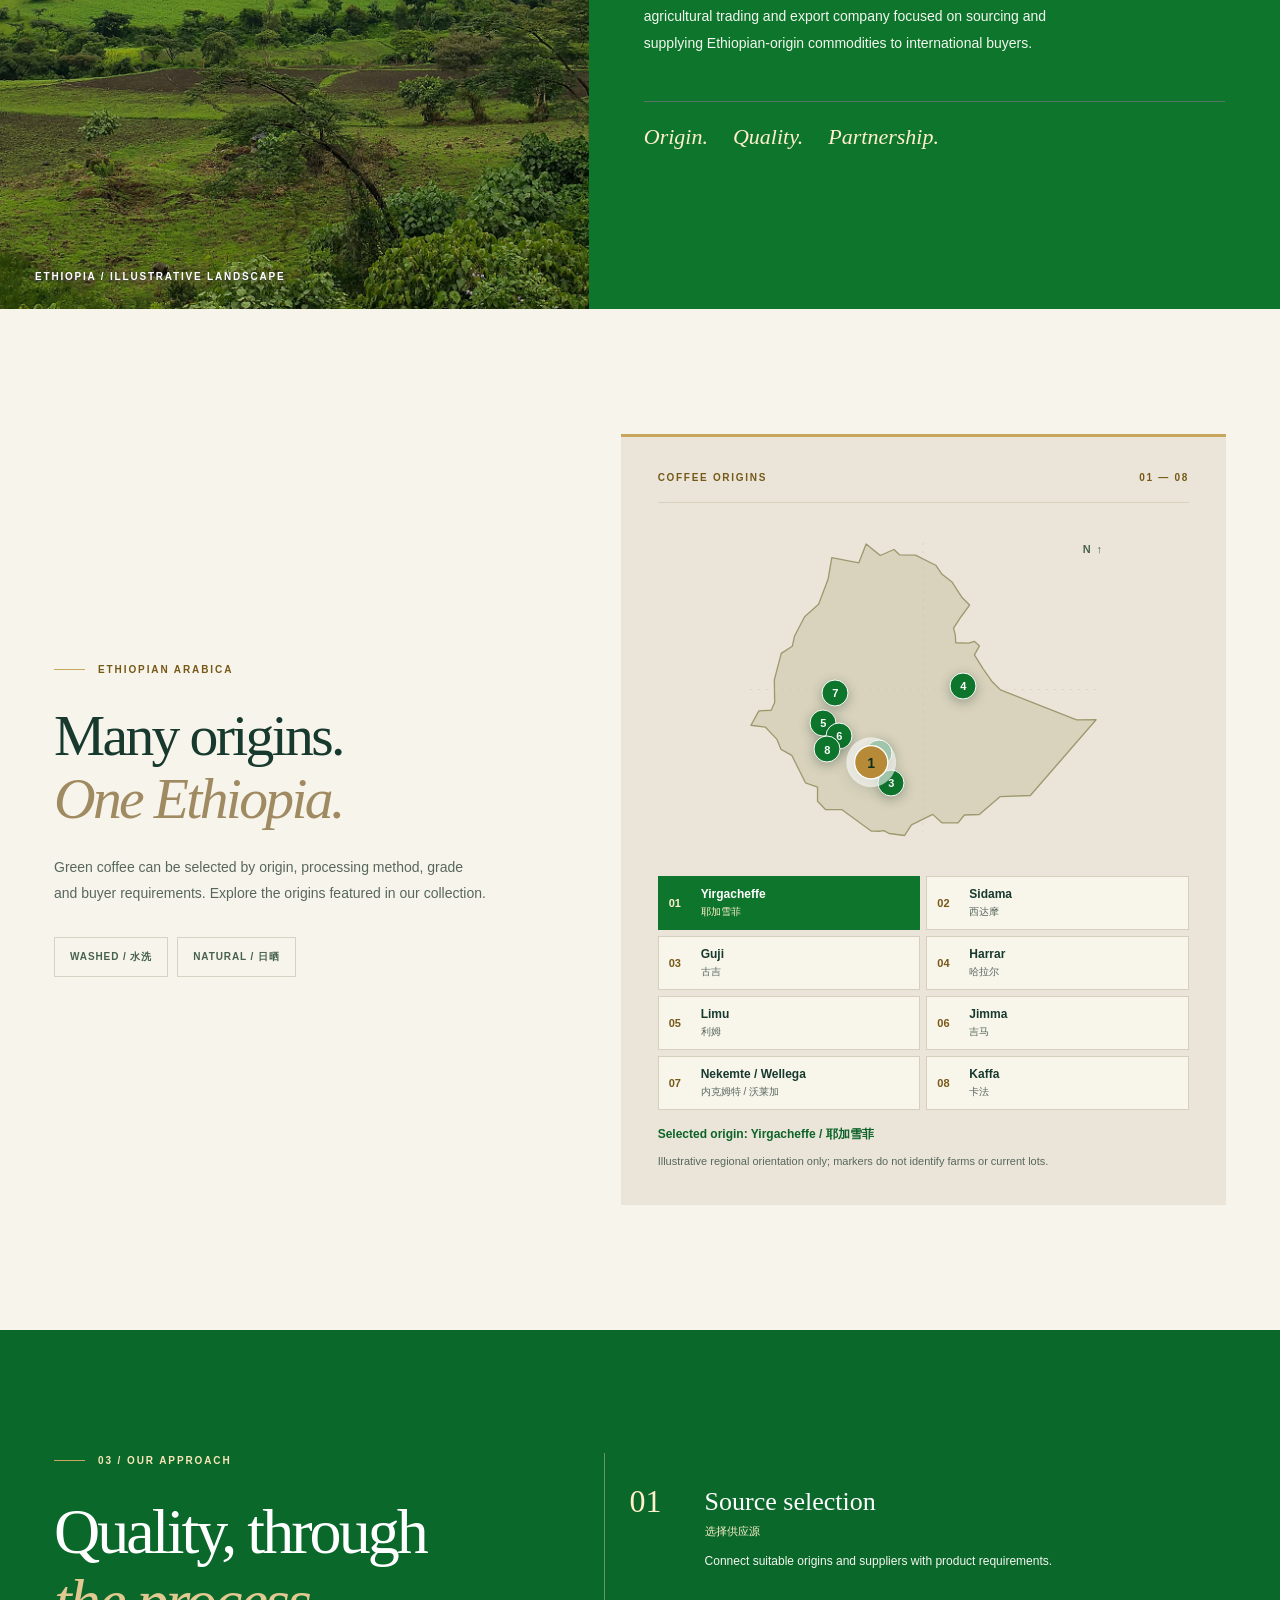
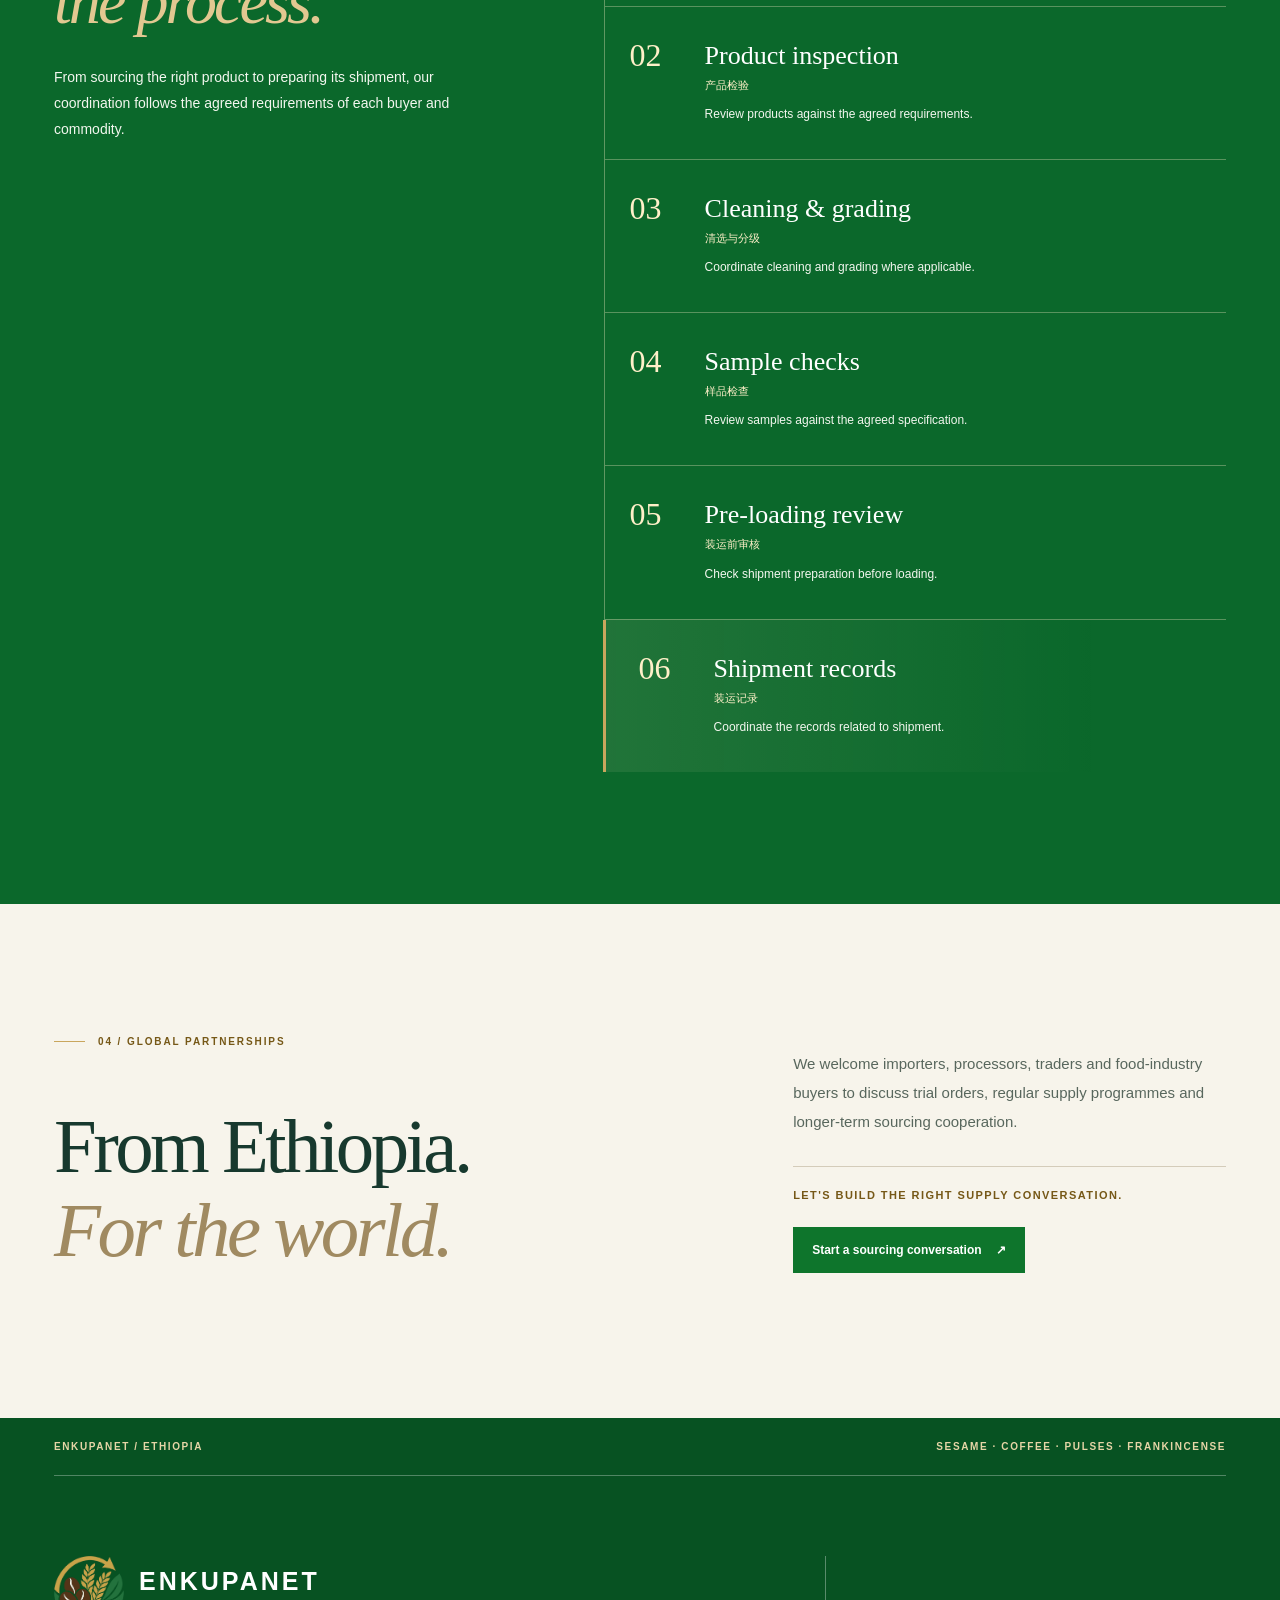
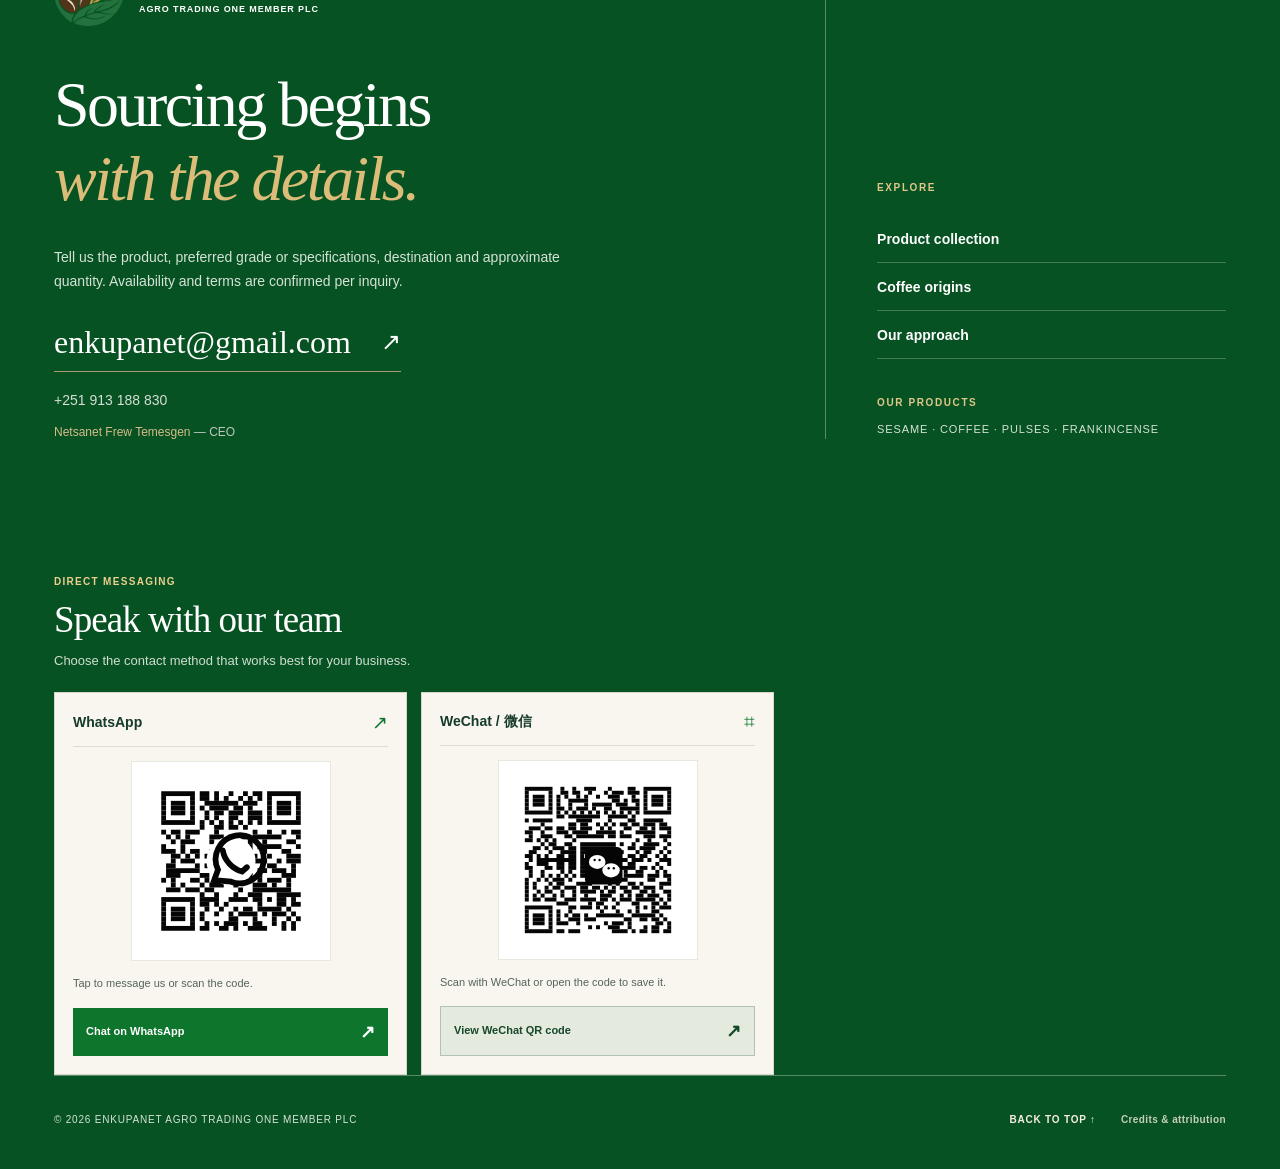
==== commit bbb5d4c0: "Balance footer with full-width messaging and compact navigation zones" ====
--- a/index.html
+++ b/index.html
@@ -37,7 +37,7 @@
   <link rel="icon" href="assets/brand-mark.png" type="image/png" />
   <link rel="preload" href="assets/green-coffee.webp" as="image" />
   <link rel="stylesheet" href="styles.css?v=20261031emerald" />
-  <link rel="stylesheet" href="premium.css?v=20261101messaging2" />
+  <link rel="stylesheet" href="premium.css?v=20261101footer3" />
   <script src="site-data.js?v=20261101messaging2" defer></script>
   <script src="app.js?v=20261101navclean3" defer></script>
 </head>
@@ -152,7 +152,18 @@
             <a class="footer-email" href="mailto:enkupanet@gmail.com">enkupanet@gmail.com <span aria-hidden="true">↗</span></a>
             <a class="footer-phone" href="tel:+251913188830">+251 913 188 830</a>
             <p class="footer-contact-person">Netsanet Frew Temesgen <span>— CEO</span></p>
-<section class="messaging-section" aria-labelledby="messagingHeading">
+
+          </div>
+          <nav class="footer-directory" aria-labelledby="footerExploreHeading">
+            <h3 id="footerExploreHeading" data-i18n="footerExplore">Explore</h3>
+            <a href="#catalogue" data-i18n="footerCatalog">Product collection</a>
+            <a href="#origins" data-i18n="footerOrigins">Coffee origins</a>
+            <a href="#approach" data-i18n="footerApproach">Our approach</a>
+            <span class="footer-directory-label" data-i18n="footerProductLabel">OUR PRODUCTS</span>
+            <p data-i18n="footerProducts">SESAME · COFFEE · PULSES · FRANKINCENSE</p>
+          </nav>
+        </div>
+        <section class="messaging-section" aria-labelledby="messagingHeading">
           <div class="messaging-heading"><span class="messaging-overline" data-i18n="messagingEyebrow">DIRECT MESSAGING</span><h3 id="messagingHeading" data-i18n="messagingTitle">Speak with our team</h3><p data-i18n="messagingIntro">Choose the contact method that works best for your business.</p></div>
           <div class="messaging-grid">
             <article class="messaging-card">
@@ -169,16 +180,6 @@
             </article>
           </div>
         </section>
-          </div>
-          <nav class="footer-directory" aria-labelledby="footerExploreHeading">
-            <h3 id="footerExploreHeading" data-i18n="footerExplore">Explore</h3>
-            <a href="#catalogue" data-i18n="footerCatalog">Product collection</a>
-            <a href="#origins" data-i18n="footerOrigins">Coffee origins</a>
-            <a href="#approach" data-i18n="footerApproach">Our approach</a>
-            <span class="footer-directory-label" data-i18n="footerProductLabel">OUR PRODUCTS</span>
-            <p data-i18n="footerProducts">SESAME · COFFEE · PULSES · FRANKINCENSE</p>
-          </nav>
-        </div>
         <div class="footer-bottom"><span>© <span id="year">2026</span> ENKUPANET AGRO TRADING ONE MEMBER PLC</span><a href="#home" data-i18n="backToTop">BACK TO TOP ↑</a><a class="footer-credits-link" href="image-credits.html" data-i18n="creditsLink">Credits &amp; attribution</a></div>
       </div>
     </footer>
--- a/premium.css
+++ b/premium.css
@@ -655,3 +655,28 @@
   .site-header .main-nav.open>a:not(.mobile-nav-contact),
   .site-header .main-nav.open .mobile-nav-contact{transition:none}
 }
+
+/* Direct buyer communications: a restrained two-platform contact block. */
+.messaging-section{margin-top:42px;max-width:720px}
+.messaging-heading{margin-bottom:20px}
+.messaging-overline{font:750 10px/1.4 var(--sans);color:#edcf8f;letter-spacing:.13em}
+.messaging-heading h3{font:400 clamp(26px,3.5vw,37px)/1.17 var(--serif);margin:9px 0;color:#fff;letter-spacing:-.025em}
+.messaging-heading p{max-width:480px;font-size:13px;line-height:1.65;color:#cfddd2}
+.messaging-grid{display:grid;grid-template-columns:repeat(2,minmax(0,1fr));gap:14px}
+.messaging-card{min-width:0;padding:18px;background:#f8f6ef;color:#173b29;display:flex;flex-direction:column;align-items:stretch;border:1px solid #d8d8ca}
+.messaging-card-heading{display:flex;align-items:center;justify-content:space-between;gap:10px;border-bottom:1px solid #dcded2;padding-bottom:12px;margin-bottom:14px}
+.messaging-platform{font:750 14px/1.3 var(--sans)}
+.messaging-platform-mark{font-size:19px;color:#0e752c}
+.messaging-qr{display:grid;place-items:center;align-self:center;background:#fff;border:1px solid #e7e8e0;padding:10px;width:min(100%,200px);aspect-ratio:1;line-height:0}
+.messaging-qr img{width:100%;height:100%;object-fit:contain;image-rendering:crisp-edges}
+.messaging-qr-open:hover{border-color:#0e752c}
+.messaging-card p{color:#546559;font-size:11px;line-height:1.65;margin:13px 0 15px;flex:1}
+.messaging-action{display:flex;align-items:center;justify-content:space-between;gap:9px;min-height:48px;padding:12px 13px;background:#0e752c;color:white;font:750 11px/1.35 var(--sans);transition:background .2s}
+.messaging-action span:last-child{font-size:18px}
+.messaging-action:hover{background:#075522}
+.messaging-action-outline{background:#e4eade;color:#16482c;border:1px solid #b0c2b2}
+.messaging-action-outline:hover{background:#d4e0d3}
+@media(max-width:920px){.messaging-section{max-width:760px}}
+@media(max-width:640px){.messaging-section{margin-top:34px}.messaging-grid{grid-template-columns:repeat(2,minmax(0,1fr));gap:9px}.messaging-card{padding:12px}.messaging-qr{padding:6px}.messaging-card p{font-size:10px;margin:10px 0 13px}.messaging-platform{font-size:12px}.messaging-action{padding:9px 10px;min-height:46px;font-size:10px}.messaging-heading h3{font-size:30px}}
+@media(max-width:380px){.messaging-grid{grid-template-columns:1fr;gap:13px}.messaging-card{padding:18px}.messaging-qr{max-width:190px}.messaging-platform{font-size:14px}}
+@media(prefers-reduced-motion:reduce){.messaging-action{transition:none}}
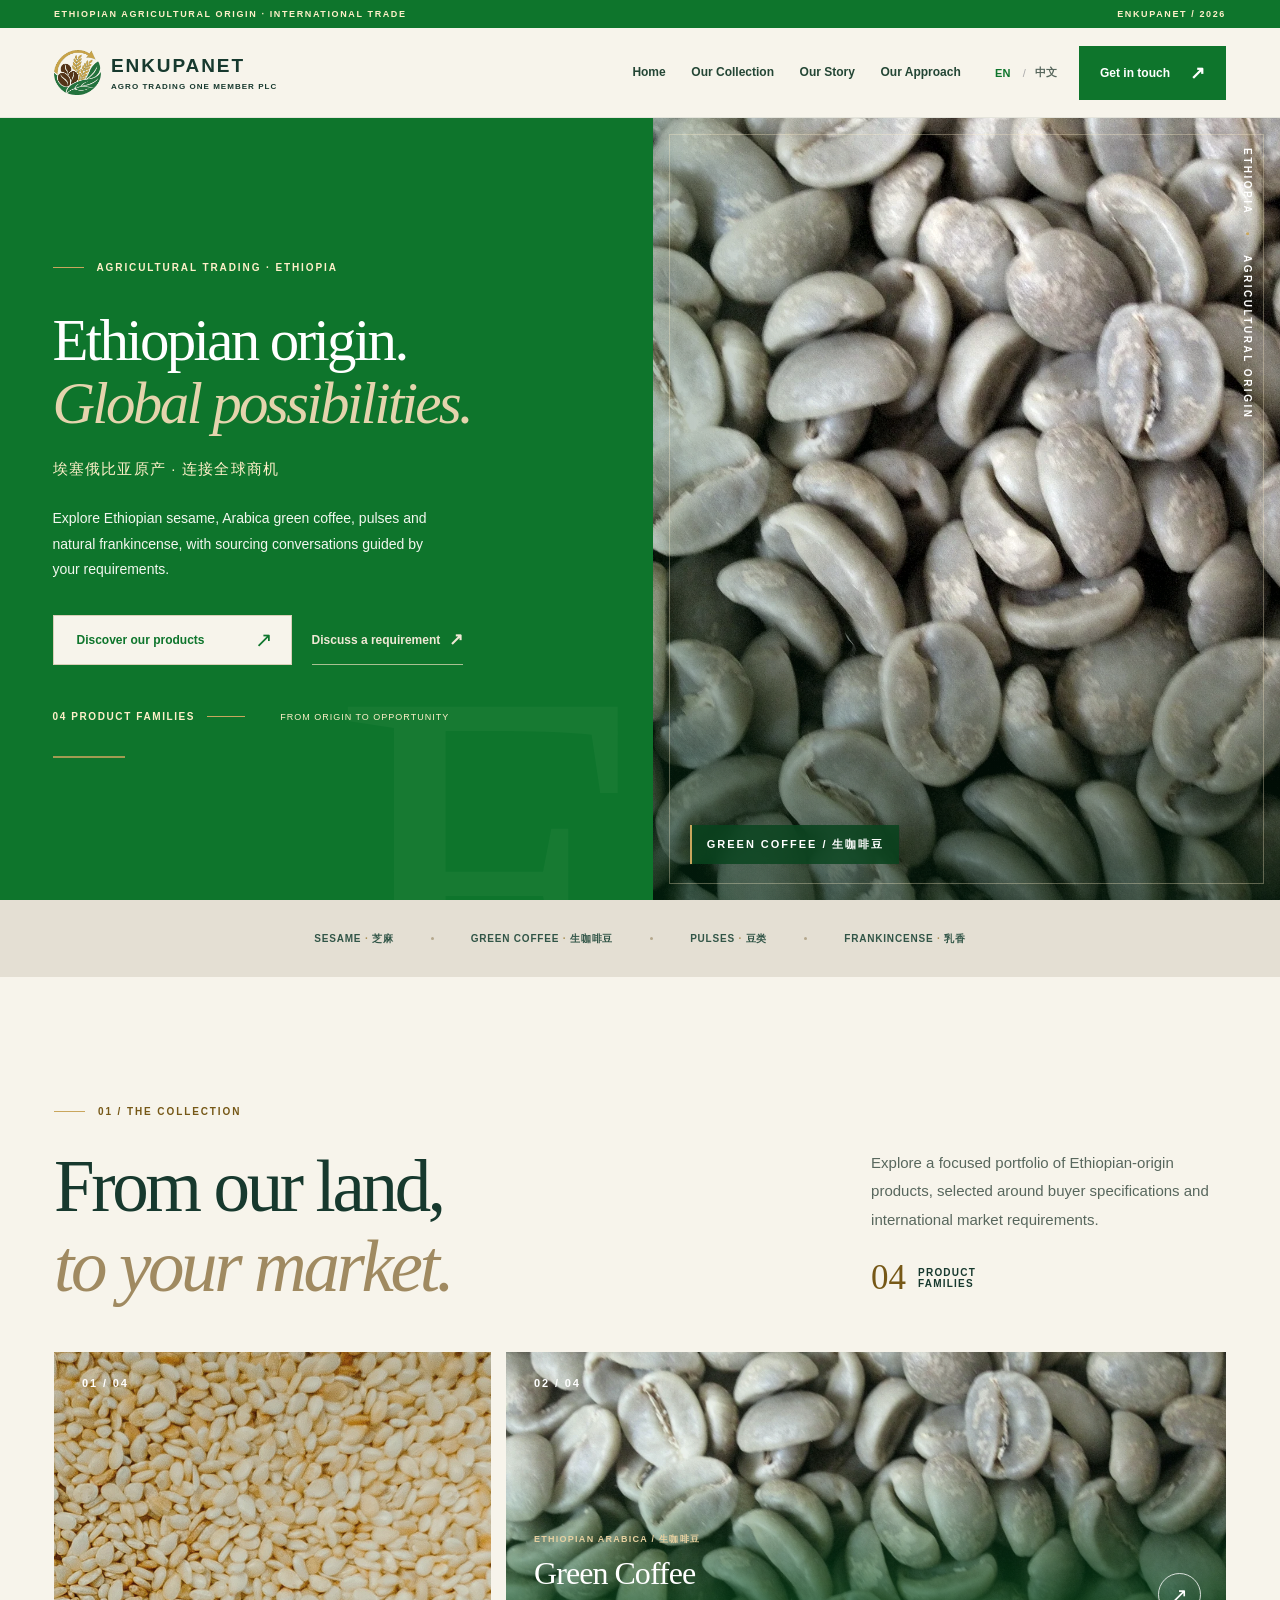
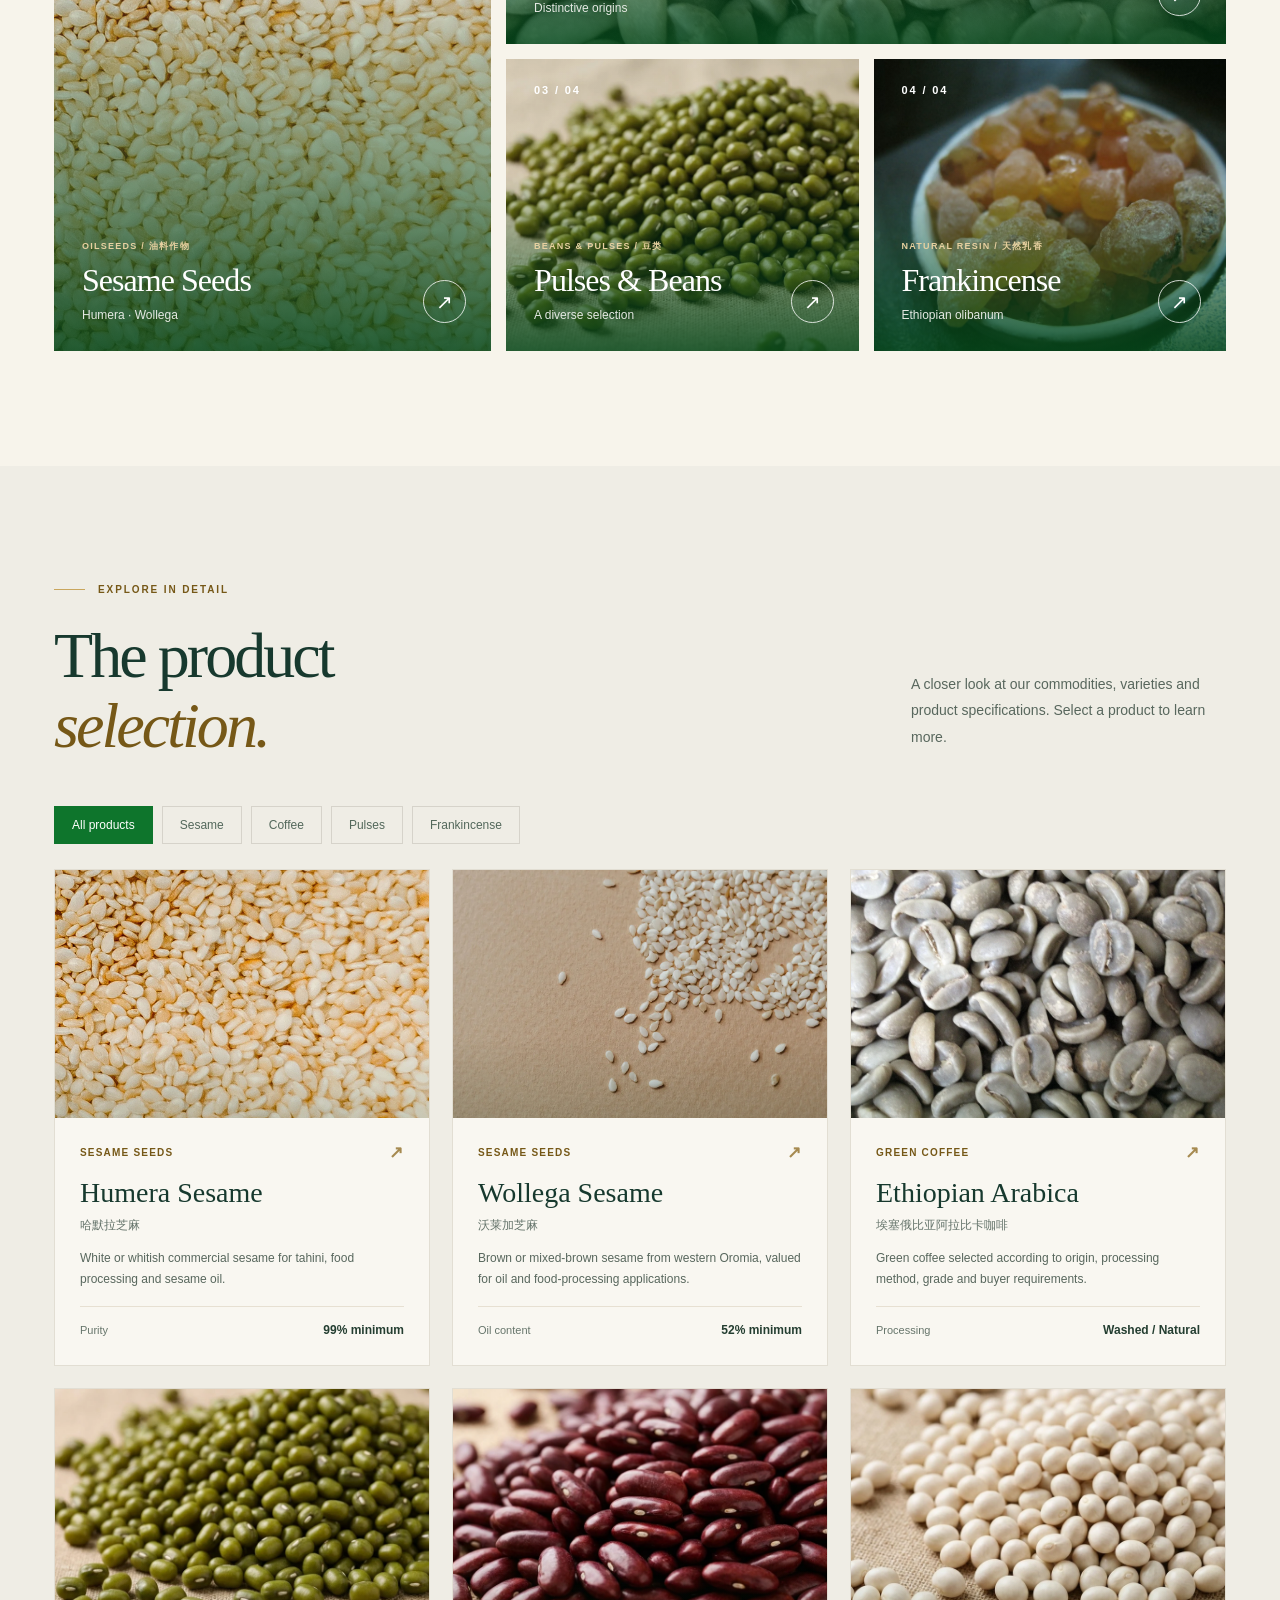
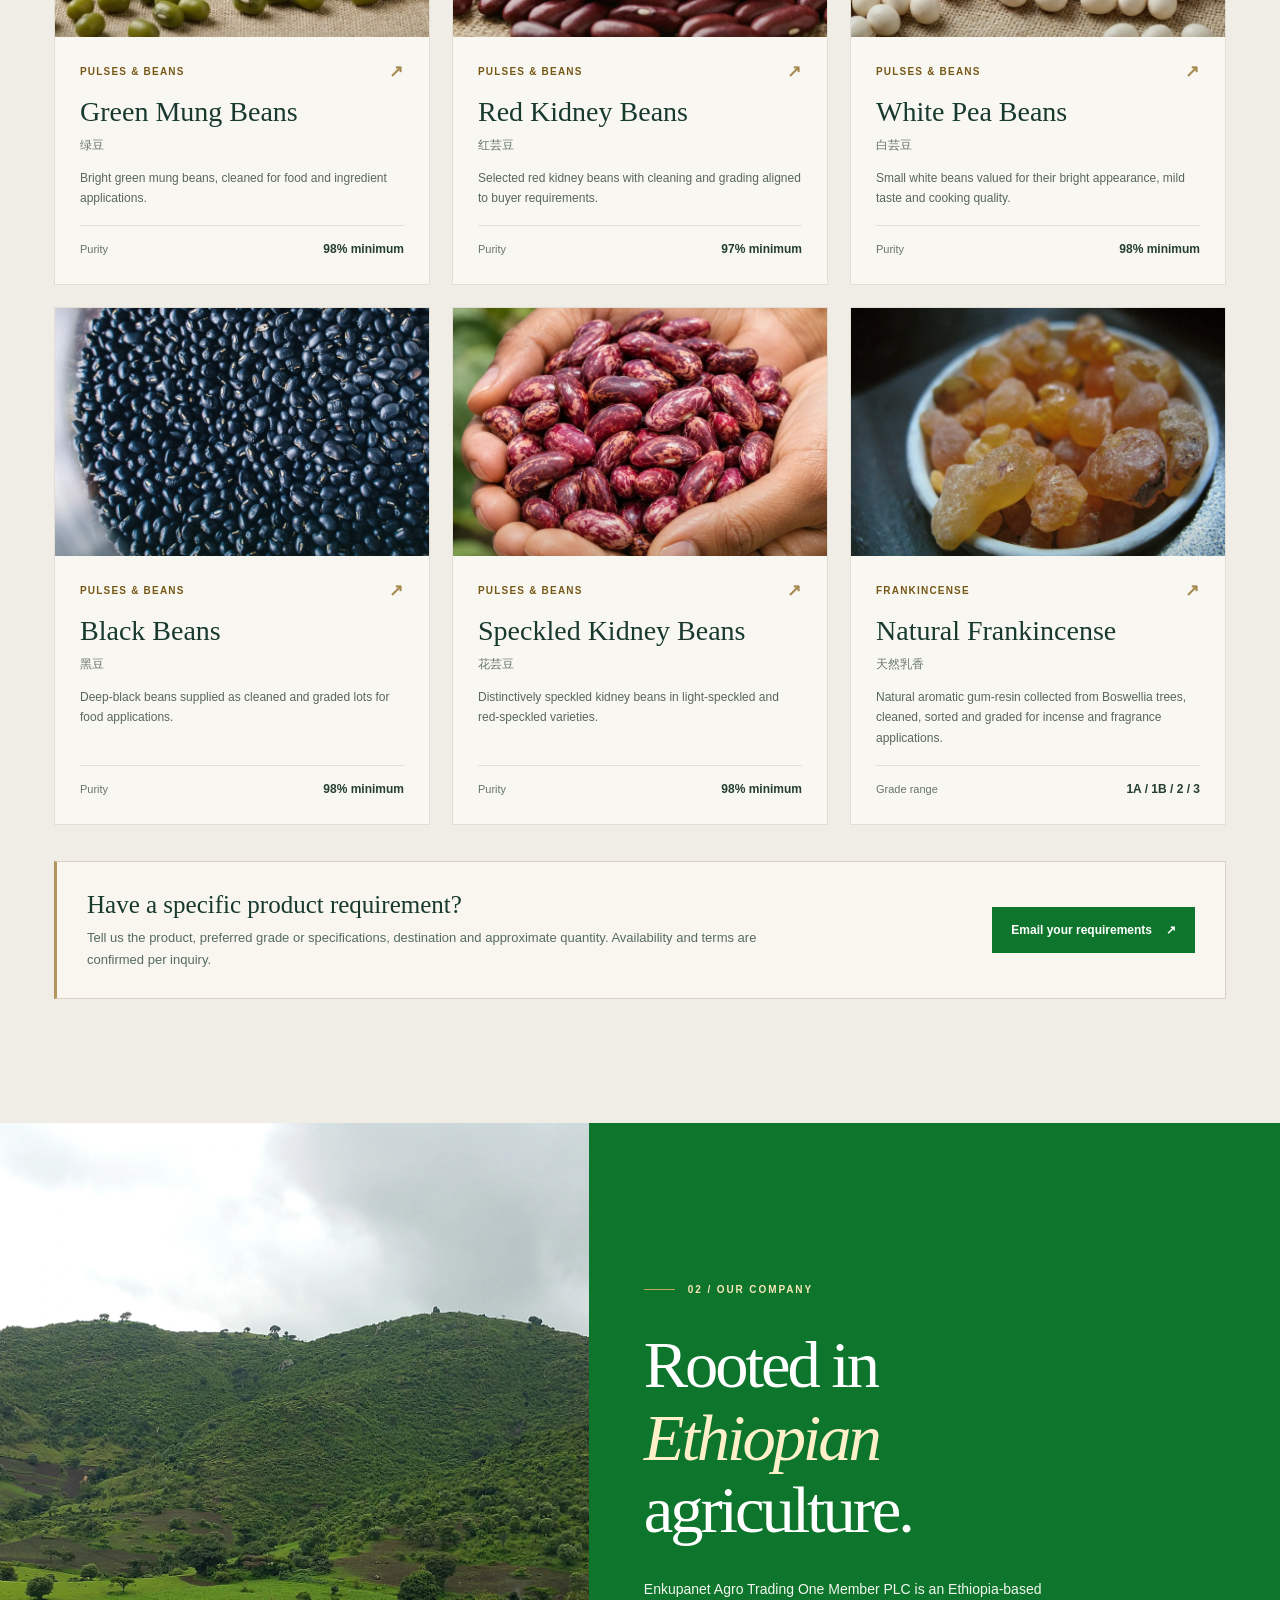
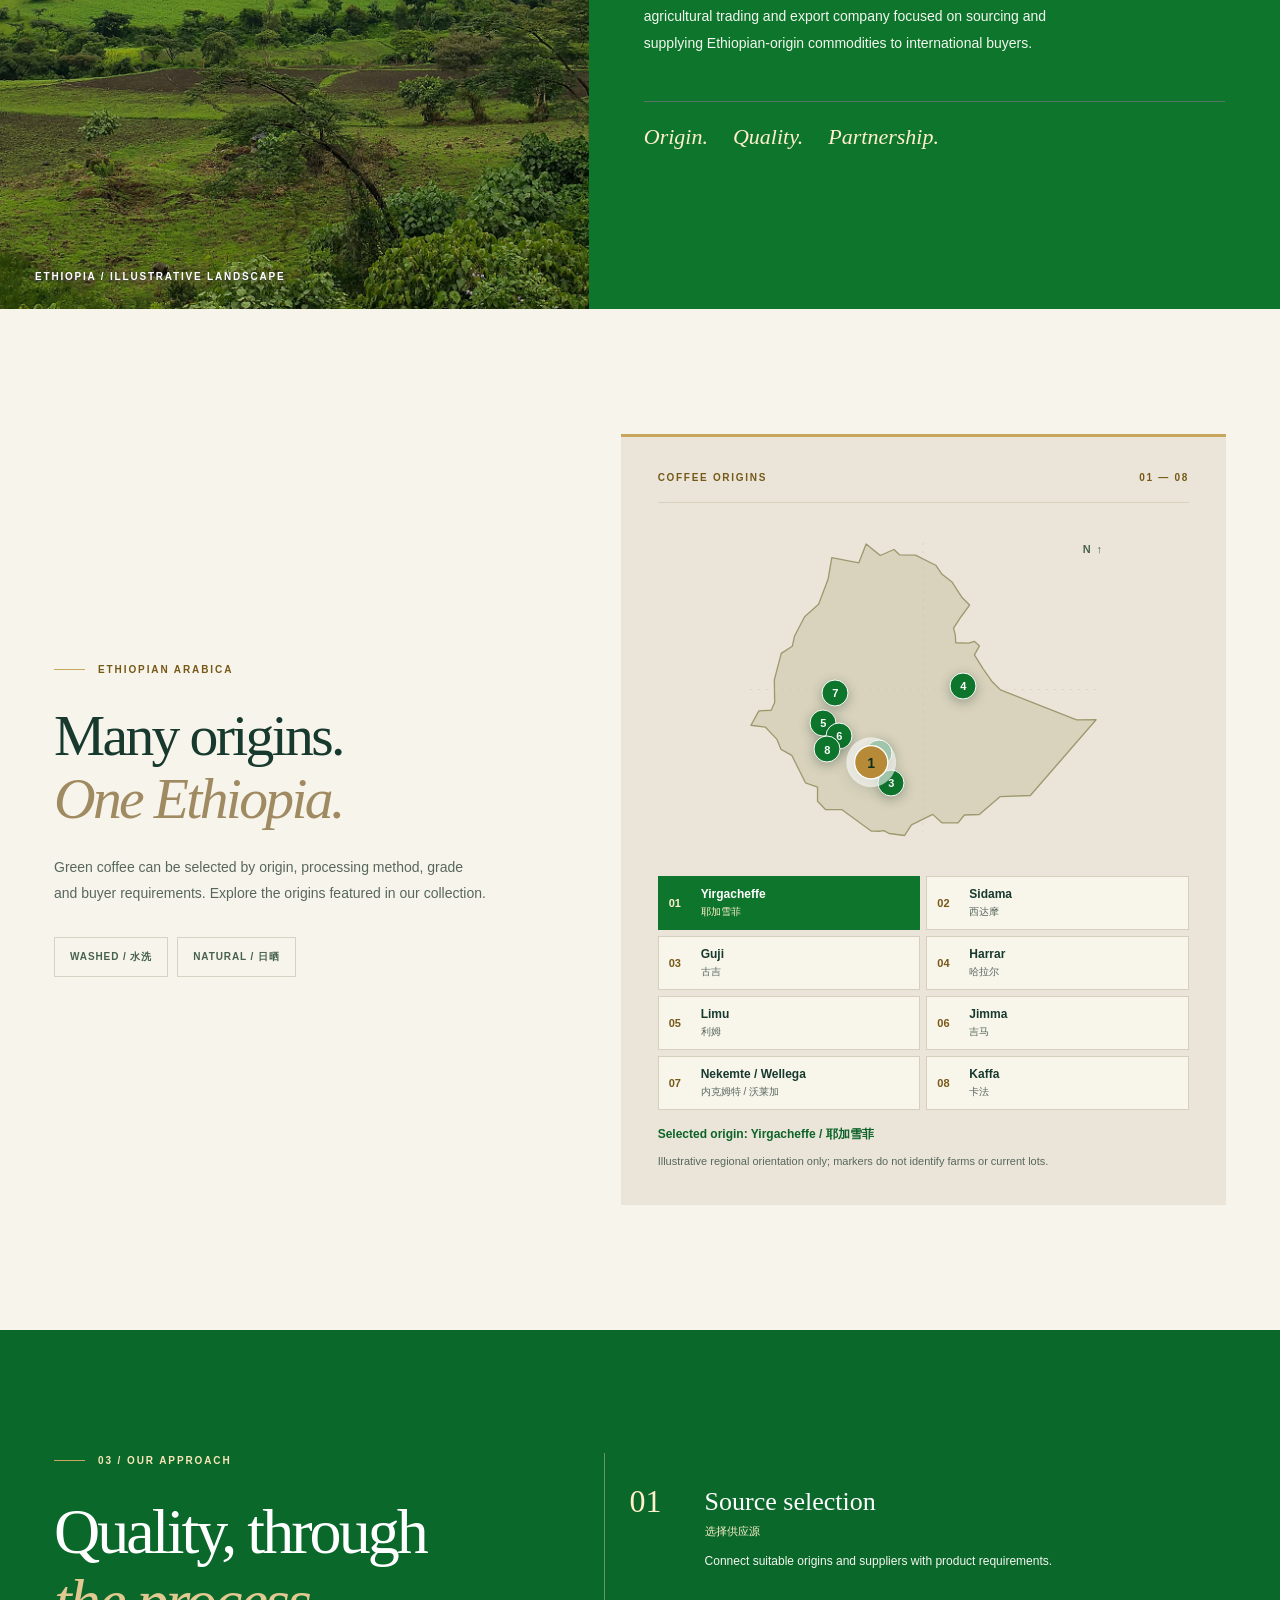
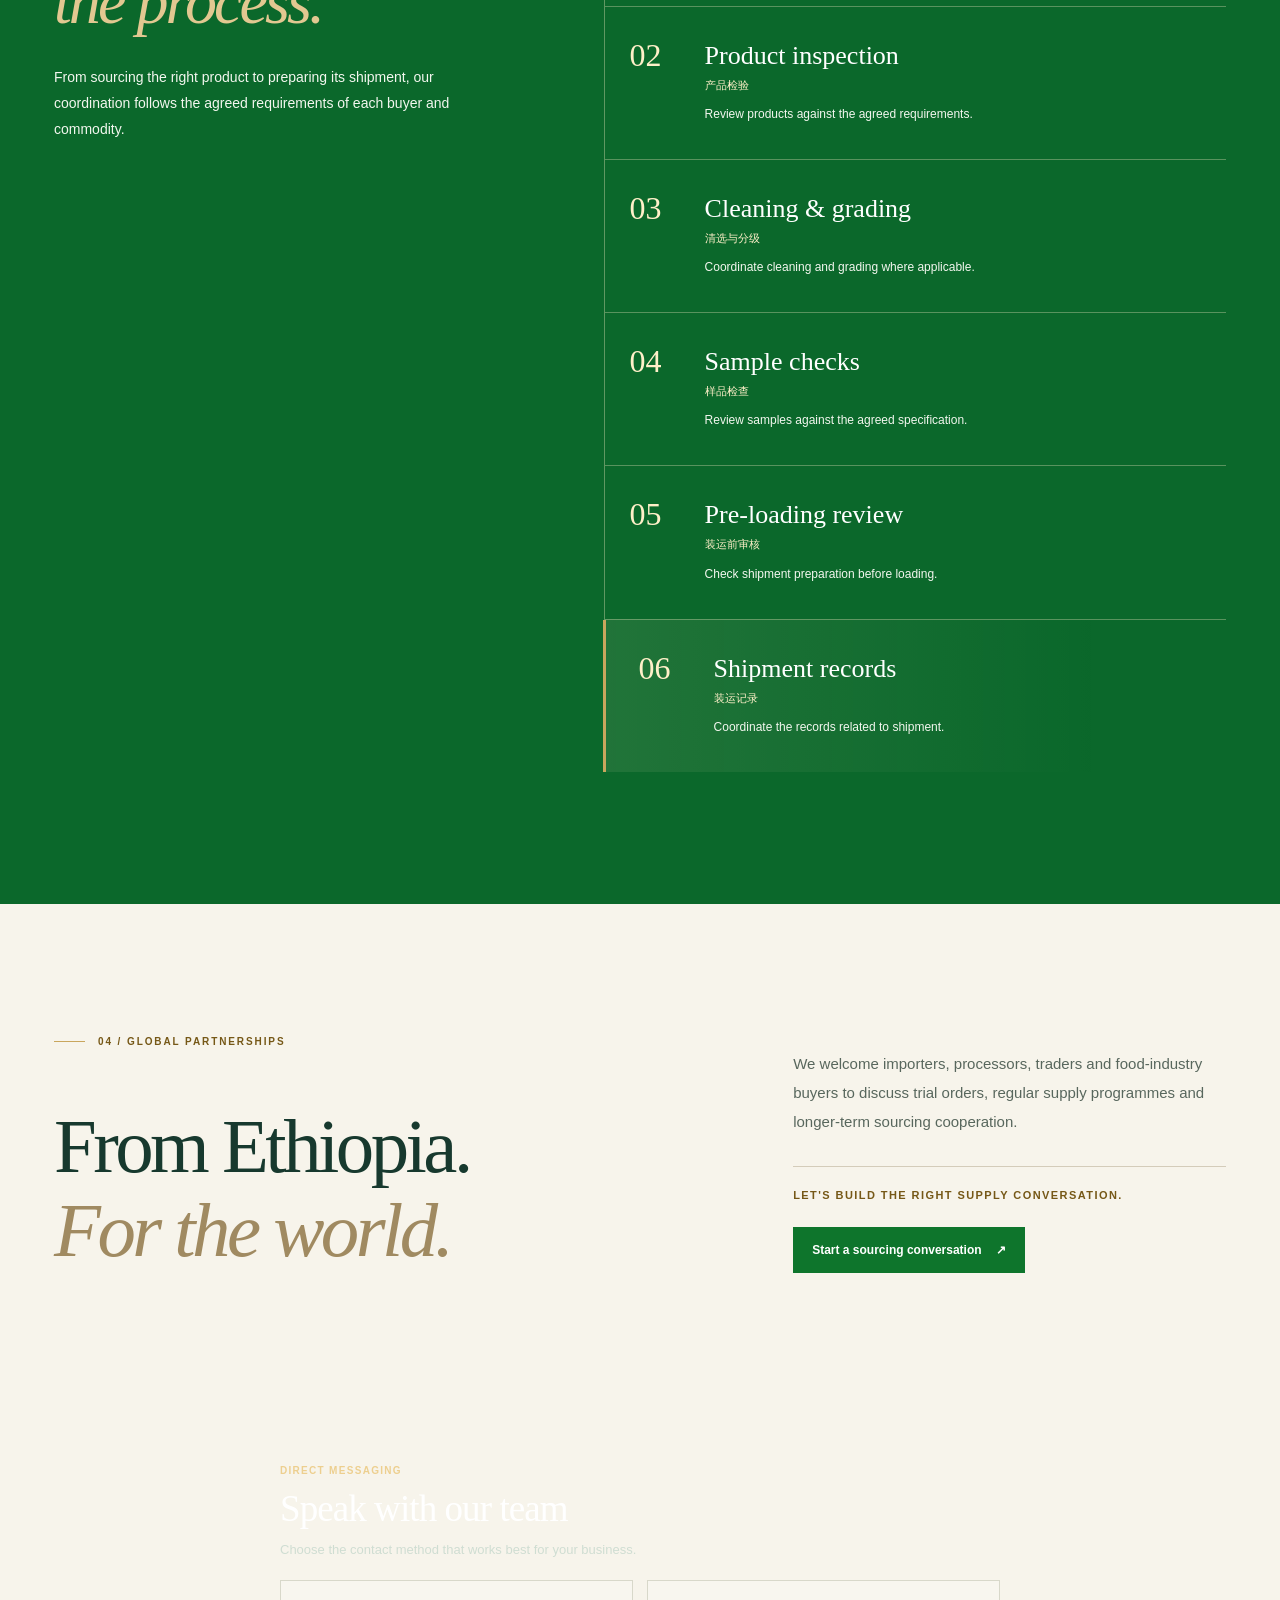
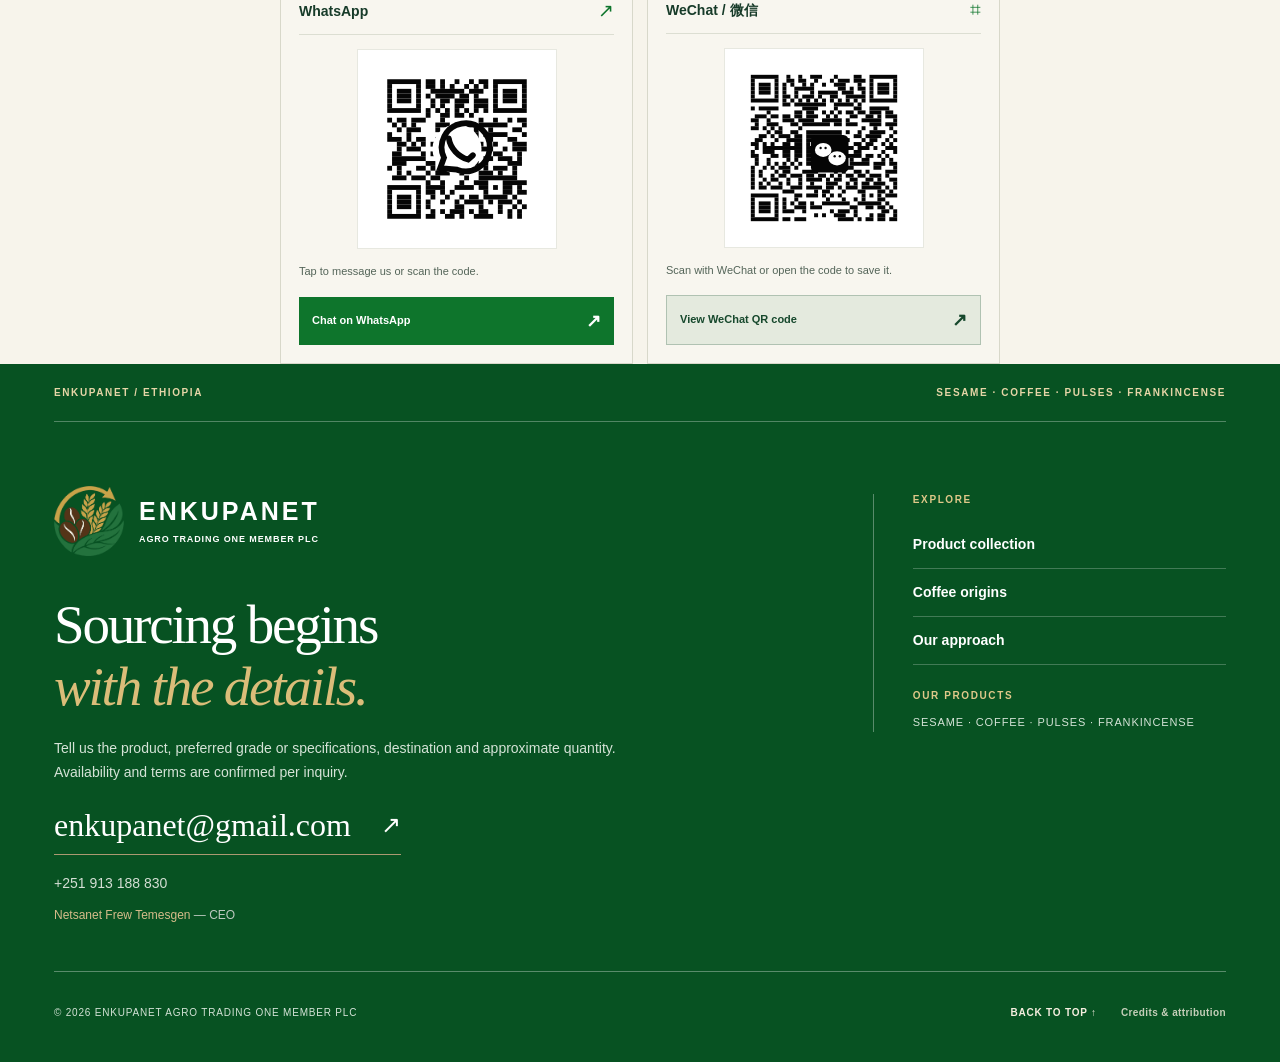
==== commit 69f1a22f: "Move messaging cards into dedicated pre-footer contact band" ====
--- a/index.html
+++ b/index.html
@@ -37,7 +37,7 @@
   <link rel="icon" href="assets/brand-mark.png" type="image/png" />
   <link rel="preload" href="assets/green-coffee.webp" as="image" />
   <link rel="stylesheet" href="styles.css?v=20261031emerald" />
-  <link rel="stylesheet" href="premium.css?v=20261101footer3" />
+  <link rel="stylesheet" href="premium.css?v=20261101contactBand1" />
   <script src="site-data.js?v=20261101messaging2" defer></script>
   <script src="app.js?v=20261101navclean3" defer></script>
 </head>
@@ -141,6 +141,25 @@
     <section class="partner-section wrap reveal" id="partnership"><div class="eyebrow"><span class="eyebrow-line"></span><span data-i18n="partnerEyebrow">04 / GLOBAL PARTNERSHIPS</span></div><div class="partner-grid"><h2 data-i18n-html="partnerHeading">From Ethiopia.<br><em>For the world.</em></h2><div><p data-i18n="partnerDesc">We welcome importers, processors, traders and food-industry buyers to discuss trial orders, regular supply programmes and longer-term sourcing cooperation.</p><span class="partner-accent" data-i18n="partnerAccent">LET'S BUILD THE RIGHT SUPPLY CONVERSATION.</span><a class="partner-inquiry" href="#connect"><span data-i18n="partnerCta">Start a sourcing conversation</span><span aria-hidden="true">↗</span></a></div></div></section>
 
   </main>
+  <div class="contact-band">
+    <section class="messaging-section wrap" id="contact-channels" aria-labelledby="messagingHeading">
+          <div class="messaging-heading"><span class="messaging-overline" data-i18n="messagingEyebrow">DIRECT MESSAGING</span><h3 id="messagingHeading" data-i18n="messagingTitle">Speak with our team</h3><p data-i18n="messagingIntro">Choose the contact method that works best for your business.</p></div>
+          <div class="messaging-grid">
+            <article class="messaging-card">
+              <div class="messaging-card-heading"><span class="messaging-platform">WhatsApp</span><span class="messaging-platform-mark" aria-hidden="true">↗</span></div>
+              <a class="messaging-qr messaging-qr-open messaging-whatsapp-qr" href="https://wa.me/message/D5NRESKHXRZYG1?src=qr" target="_blank" rel="noopener noreferrer" aria-label="Open WhatsApp business chat"><img src="assets/whatsapp-contact.svg" width="192" height="192" loading="lazy" decoding="async" alt="WhatsApp contact QR code for Enkupanet"/></a>
+              <p data-i18n="whatsappHint">Tap to start a conversation, or scan the code.</p>
+              <a class="messaging-action" href="https://wa.me/message/D5NRESKHXRZYG1?src=qr" target="_blank" rel="noopener noreferrer"><span data-i18n="whatsappAction">Chat on WhatsApp</span><span aria-hidden="true">↗</span></a>
+            </article>
+            <article class="messaging-card">
+              <div class="messaging-card-heading"><span class="messaging-platform">WeChat / 微信</span><span class="messaging-platform-mark" aria-hidden="true">⌗</span></div>
+              <a class="messaging-qr messaging-qr-open" href="assets/wechat-contact.svg" target="_blank" rel="noopener noreferrer" aria-label="Open larger WeChat QR code"><img src="assets/wechat-contact.svg" width="192" height="192" loading="lazy" decoding="async" alt="WeChat QR code shared by Enkupanet for buyers in China"/></a>
+              <p data-i18n="wechatHint">Scan using WeChat, or open the image to save it.</p>
+              <a class="messaging-action messaging-action-outline" href="assets/wechat-contact.svg" target="_blank" rel="noopener noreferrer"><span data-i18n="wechatAction">View WeChat QR code</span><span aria-hidden="true">↗</span></a>
+            </article>
+          </div>
+        </section>
+  </div>
   <footer id="connect">
       <div class="wrap footer-inner">
         <div class="footer-topline"><span>ENKUPANET / ETHIOPIA</span><span data-i18n="footerProducts">SESAME · COFFEE · PULSES · FRANKINCENSE</span></div>
@@ -163,23 +182,7 @@
             <p data-i18n="footerProducts">SESAME · COFFEE · PULSES · FRANKINCENSE</p>
           </nav>
         </div>
-        <section class="messaging-section" aria-labelledby="messagingHeading">
-          <div class="messaging-heading"><span class="messaging-overline" data-i18n="messagingEyebrow">DIRECT MESSAGING</span><h3 id="messagingHeading" data-i18n="messagingTitle">Speak with our team</h3><p data-i18n="messagingIntro">Choose the contact method that works best for your business.</p></div>
-          <div class="messaging-grid">
-            <article class="messaging-card">
-              <div class="messaging-card-heading"><span class="messaging-platform">WhatsApp</span><span class="messaging-platform-mark" aria-hidden="true">↗</span></div>
-              <div class="messaging-qr"><img src="assets/whatsapp-contact.svg" width="192" height="192" loading="lazy" decoding="async" alt="WhatsApp QR code for Enkupanet business enquiries"/></div>
-              <p data-i18n="whatsappHint">Tap to start a conversation, or scan the code.</p>
-              <a class="messaging-action" href="https://wa.me/message/D5NRESKHXRZYG1?src=qr" target="_blank" rel="noopener noreferrer"><span data-i18n="whatsappAction">Chat on WhatsApp</span><span aria-hidden="true">↗</span></a>
-            </article>
-            <article class="messaging-card">
-              <div class="messaging-card-heading"><span class="messaging-platform">WeChat / 微信</span><span class="messaging-platform-mark" aria-hidden="true">⌗</span></div>
-              <a class="messaging-qr messaging-qr-open" href="assets/wechat-contact.svg" target="_blank" rel="noopener noreferrer" aria-label="Open larger WeChat QR code"><img src="assets/wechat-contact.svg" width="192" height="192" loading="lazy" decoding="async" alt="WeChat QR code shared by Enkupanet for buyers in China"/></a>
-              <p data-i18n="wechatHint">Scan using WeChat, or open the image to save it.</p>
-              <a class="messaging-action messaging-action-outline" href="assets/wechat-contact.svg" target="_blank" rel="noopener noreferrer"><span data-i18n="wechatAction">View WeChat QR code</span><span aria-hidden="true">↗</span></a>
-            </article>
-          </div>
-        </section>
+        
         <div class="footer-bottom"><span>© <span id="year">2026</span> ENKUPANET AGRO TRADING ONE MEMBER PLC</span><a href="#home" data-i18n="backToTop">BACK TO TOP ↑</a><a class="footer-credits-link" href="image-credits.html" data-i18n="creditsLink">Credits &amp; attribution</a></div>
       </div>
     </footer>
--- a/premium.css
+++ b/premium.css
@@ -680,3 +680,56 @@
 @media(max-width:640px){.messaging-section{margin-top:34px}.messaging-grid{grid-template-columns:repeat(2,minmax(0,1fr));gap:9px}.messaging-card{padding:12px}.messaging-qr{padding:6px}.messaging-card p{font-size:10px;margin:10px 0 13px}.messaging-platform{font-size:12px}.messaging-action{padding:9px 10px;min-height:46px;font-size:10px}.messaging-heading h3{font-size:30px}}
 @media(max-width:380px){.messaging-grid{grid-template-columns:1fr;gap:13px}.messaging-card{padding:18px}.messaging-qr{max-width:190px}.messaging-platform{font-size:14px}}
 @media(prefers-reduced-motion:reduce){.messaging-action{transition:none}}
+
+/* Balanced three-zone footer layout: contact/navigation, messaging, legal. */
+footer .footer-grid{grid-template-columns:minmax(0,1.5fr) minmax(240px,.7fr);gap:clamp(30px,5vw,85px);padding:clamp(40px,5vw,68px) 0 clamp(29px,4vw,49px);align-items:start}
+footer .footer-main{min-width:0}
+footer .footer-main h2{font-size:clamp(38px,4.3vw,60px);line-height:1.12;margin:clamp(25px,3vw,38px) 0 20px}
+footer .footer-intro{max-width:610px;margin:0 0 22px}
+footer .footer-directory{align-self:start;justify-content:flex-start;padding-left:clamp(24px,3vw,45px);margin-top:8px}
+footer .footer-directory h3{margin-bottom:16px}
+footer .footer-directory-label{margin-top:25px}
+footer .messaging-section{width:100%;max-width:none;margin:0;padding:clamp(28px,3.5vw,45px) 0 clamp(32px,4vw,52px);border-top:1px solid rgba(255,255,255,.32)}
+footer .messaging-heading{display:grid;grid-template-columns:minmax(0,.85fr) minmax(0,1.15fr);gap:9px clamp(18px,3vw,46px);align-items:end;margin-bottom:24px}
+footer .messaging-overline{grid-column:1/-1}
+footer .messaging-heading h3{margin:0;font-size:clamp(28px,3vw,42px)}
+footer .messaging-heading p{max-width:540px}
+footer .messaging-grid{grid-template-columns:repeat(2,minmax(0,1fr));gap:clamp(14px,2vw,24px)}
+footer .messaging-card{display:grid;grid-template-columns:minmax(0,1fr) minmax(105px,154px);grid-template-rows:auto 1fr auto;gap:0 clamp(12px,2vw,25px);padding:clamp(16px,2vw,25px);align-items:start}
+footer .messaging-card-heading{grid-column:1;grid-row:1}
+footer .messaging-qr{grid-column:2;grid-row:1/4;width:100%;align-self:center;padding:7px}
+footer .messaging-card p{grid-column:1;grid-row:2;margin:0 0 14px;align-self:start;font-size:12px}
+footer .messaging-action{grid-column:1;grid-row:3;align-self:end;max-width:260px}
+footer .footer-bottom{margin:0;padding:19px 0 0;display:flex;align-items:center;gap:15px 24px}
+footer .footer-bottom a{margin-left:0;white-space:nowrap}
+footer .footer-bottom>a:first-of-type{margin-left:auto}
+@media(max-width:920px){
+ footer .footer-grid{grid-template-columns:minmax(0,1.3fr) minmax(185px,.7fr);gap:28px;padding:46px 0 37px}
+ footer .footer-directory{border-left:1px solid rgba(255,255,255,.3);border-top:0;padding-left:24px}
+ footer .messaging-card{grid-template-columns:minmax(0,1fr) 110px;gap:0 12px}
+ footer .messaging-qr{max-width:110px}
+}
+@media(max-width:760px){
+ footer .footer-grid{grid-template-columns:1fr;gap:29px;padding:38px 0 33px}
+ footer .footer-main h2{margin:25px 0 18px}
+ footer .footer-directory{margin:0;border-left:0;border-top:1px solid rgba(255,255,255,.3);padding:22px 0 0}
+ footer .footer-directory h3{margin-bottom:8px}
+ footer .footer-directory-label{margin-top:18px}
+ footer .messaging-heading{display:block;margin-bottom:18px}
+ footer .messaging-heading h3{margin:10px 0 7px}
+ footer .messaging-grid{grid-template-columns:repeat(2,minmax(0,1fr));gap:12px}
+ footer .messaging-card{display:flex;flex-direction:column;gap:0;padding:13px;align-items:stretch}
+ footer .messaging-card-heading{margin-bottom:12px}
+ footer .messaging-qr{width:min(100%,170px);max-width:none;align-self:center;margin:0 auto}
+ footer .messaging-card p{font-size:11px;margin:12px 0 14px;flex:1}
+ footer .messaging-action{max-width:none;width:100%}
+ footer .footer-bottom>a:first-of-type{margin-left:0}
+}
+@media(max-width:390px){
+ footer .messaging-grid{grid-template-columns:1fr}
+ footer .messaging-card{display:grid;grid-template-columns:minmax(0,1fr) 108px;grid-template-rows:auto 1fr auto;gap:0 12px}
+ footer .messaging-card-heading{grid-column:1;grid-row:1}
+ footer .messaging-qr{grid-column:2;grid-row:1/4;width:108px}
+ footer .messaging-card p{grid-column:1;grid-row:2}
+ footer .messaging-action{grid-column:1;grid-row:3}
+}
